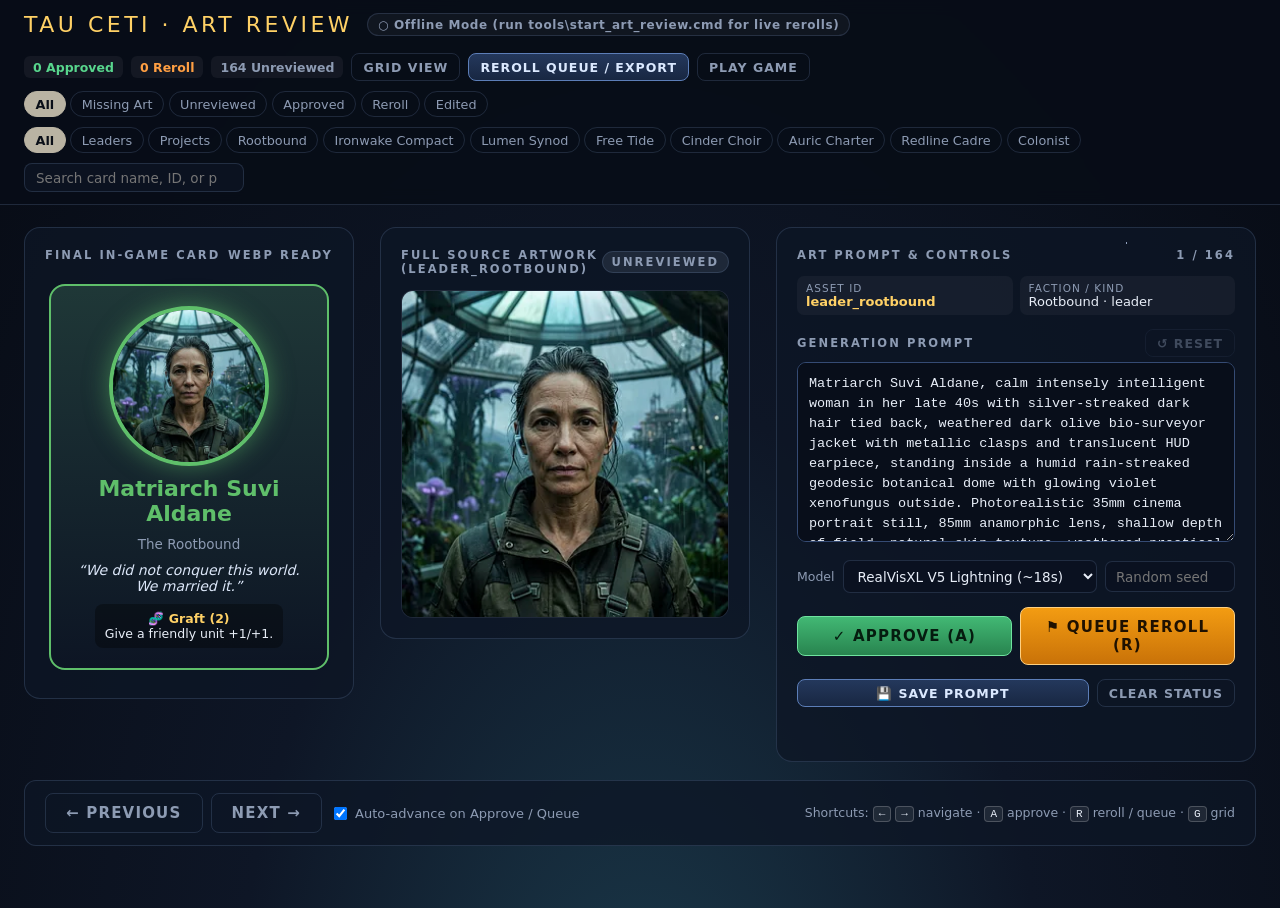
==== art/art_review.html @ 4774d33a "card art" ====
<!doctype html>
<html lang="en">
<head>
  <meta charset="utf-8">
  <meta name="viewport" content="width=device-width, initial-scale=1">
  <title>Tau Ceti — Art Review Studio</title>
  <link rel="stylesheet" href="../css/style.css">
  <style>
    html { font-size: 10px; }
    body {
      height: auto; min-height: 100vh; overflow-y: auto; user-select: text;
      font-size: 1.5rem; padding: 0 0 4rem;
    }
    .rv-top {
      position: sticky; top: 0; z-index: 40;
      background: rgba(8, 13, 24, 0.94); backdrop-filter: blur(8px);
      border-bottom: 1px solid var(--panel-line); padding: 1.2rem 2.4rem;
      display: flex; flex-direction: column; gap: 1rem;
    }
    .rv-bar { display: flex; align-items: center; justify-content: space-between; gap: 1.6rem; flex-wrap: wrap; }
    .rv-brand { display: flex; align-items: center; gap: 1.4rem; }
    .rv-brand h1 { margin: 0; font-size: 2.2rem; font-weight: 300; letter-spacing: 0.35rem; text-transform: uppercase; color: var(--gold); }
    .rv-pill {
      display: inline-flex; align-items: center; gap: 0.5rem; padding: 0.35rem 1rem;
      border-radius: 10rem; font-size: 1.2rem; font-weight: 700; letter-spacing: 0.05em;
      border: 1px solid var(--panel-line); background: rgba(255,255,255,0.04); color: var(--muted);
    }
    .rv-pill.live { border-color: var(--good); color: var(--good); background: rgba(88,214,141,0.12); }
    .rv-pill.busy { border-color: var(--gold); color: var(--gold); background: rgba(255,209,102,0.14); animation: pulse 1.4s infinite; }
    .rv-stats { display: flex; gap: 0.8rem; flex-wrap: wrap; align-items: center; }
    .rv-stat { padding: 0.35rem 0.9rem; border-radius: 0.6rem; font-size: 1.25rem; font-weight: 700; background: rgba(255,255,255,0.05); }
    .rv-stat.ok { color: var(--good); }
    .rv-stat.rr { color: #ff9f43; }
    .rv-stat.un { color: var(--muted); }
    .rv-filters { display: flex; align-items: center; gap: 1rem; flex-wrap: wrap; }
    .rv-search {
      background: #0b1220; border: 1px solid var(--panel-line); color: var(--ink);
      border-radius: 0.8rem; padding: 0.55rem 1.1rem; font: inherit; font-size: 1.35rem; width: 22rem;
    }
    .rv-main { max-width: 152rem; margin: 2.2rem auto; padding: 0 2.4rem; }

    /* Single-card inspector layout */
    .stage {
      display: grid; grid-template-columns: auto minmax(34rem, 1fr) minmax(38rem, 48rem);
      gap: 2.6rem; align-items: start;
    }
    .stage-col {
      background: rgba(14, 22, 38, 0.78); border: 1px solid var(--panel-line);
      border-radius: 1.6rem; padding: 2rem; display: flex; flex-direction: column; gap: 1.4rem;
    }
    .col-title {
      font-size: 1.15rem; text-transform: uppercase; letter-spacing: 0.18em; color: var(--muted);
      font-weight: 700; display: flex; justify-content: space-between; align-items: center;
    }
    .card-stage { display: flex; flex-direction: column; align-items: center; gap: 1.8rem; padding: 0.8rem 0.4rem; }
    .card-stage .card { font-size: 2.25rem; }
    .board-preview { display: flex; gap: 1.4rem; align-items: center; justify-content: center; flex-wrap: wrap; }
    .board-preview .unit { font-size: 1.5rem; cursor: default; }
    .board-preview .site { width: 23rem; cursor: default; }
    .leader-card-preview {
      width: 28rem; padding: 2rem; border-radius: 1.6rem; text-align: center;
      background: linear-gradient(180deg, color-mix(in srgb, var(--fc) 18%, #111a2c), #0d1524);
      border: 2px solid var(--fc); display: flex; flex-direction: column; align-items: center; gap: 1rem;
    }
    .leader-card-preview .lp-img {
      width: 16rem; height: 16rem; border-radius: 50%; overflow: hidden;
      border: 0.4rem solid var(--fc); box-shadow: 0 0 2.4rem color-mix(in srgb, var(--fc) 50%, transparent);
    }
    .leader-card-preview .lp-name { font-size: 2.2rem; font-weight: 700; color: var(--fc); }
    .leader-card-preview .lp-sub { font-size: 1.35rem; color: var(--muted); }
    .leader-card-preview .lp-motto { font-style: italic; font-size: 1.4rem; color: #dbe6f8; }

    .raw-frame {
      position: relative; width: 100%; border-radius: 1.2rem; overflow: hidden;
      border: 1px solid var(--panel-line); background: #070b14; min-height: 28rem;
      display: grid; place-items: center;
    }
    .raw-frame img { width: 100%; height: auto; max-height: 52rem; object-fit: contain; display: block; }
    .raw-overlay {
      position: absolute; inset: 0; background: rgba(7, 11, 20, 0.82); backdrop-filter: blur(4px);
      display: flex; flex-direction: column; align-items: center; justify-content: center; gap: 1rem;
      color: var(--gold); font-size: 1.8rem; font-weight: 700; letter-spacing: 0.1em; text-transform: uppercase;
    }
    .spinner {
      width: 4.2rem; height: 4.2rem; border-radius: 50%;
      border: 0.4rem solid rgba(255, 209, 102, 0.25); border-top-color: var(--gold);
      animation: spin 0.9s linear infinite;
    }
    @keyframes spin { to { transform: rotate(360deg); } }

    .meta-grid { display: grid; grid-template-columns: repeat(2, 1fr); gap: 0.7rem; font-size: 1.3rem; }
    .meta-item { background: rgba(255,255,255,0.04); padding: 0.6rem 0.9rem; border-radius: 0.7rem; }
    .meta-item span { display: block; font-size: 1.05rem; text-transform: uppercase; letter-spacing: 0.1em; color: var(--muted); }
    .prompt-box {
      width: 100%; min-height: 18rem; resize: vertical; background: #080e1a;
      border: 1px solid #354b74; border-radius: 0.9rem; color: var(--ink);
      font-family: ui-monospace, SFMono-Regular, Consolas, monospace; font-size: 1.35rem; line-height: 1.48;
      padding: 1.1rem; outline: none;
    }
    .prompt-box:focus { border-color: var(--gold); box-shadow: 0 0 0 2px rgba(255, 209, 102, 0.2); }
    .ctrl-row { display: flex; gap: 0.8rem; align-items: center; flex-wrap: wrap; }
    .ctrl-row select, .ctrl-row input[type="text"], .ctrl-row input[type="number"] {
      background: #0a1120; border: 1px solid var(--panel-line); color: var(--ink);
      border-radius: 0.7rem; padding: 0.65rem 1rem; font: inherit; font-size: 1.35rem;
    }
    .btn.approve { background: linear-gradient(180deg, #42b874, #28844f); border-color: #6fe39f; color: #051c0f; }
    .btn.approve:hover:not(:disabled) { background: linear-gradient(180deg, #52ce86, #32995d); }
    .btn.reroll { background: linear-gradient(180deg, #f39c12, #c97208); border-color: #ffd080; color: #1f1100; }
    .btn.reroll:hover:not(:disabled) { background: linear-gradient(180deg, #ffae2b, #db7f0e); }
    .status-badge {
      padding: 0.3rem 0.9rem; border-radius: 10rem; font-size: 1.15rem; font-weight: 800; text-transform: uppercase;
    }
    .st-approved { background: rgba(88, 214, 141, 0.2); color: var(--good); border: 1px solid var(--good); }
    .st-reroll { background: rgba(243, 156, 18, 0.2); color: #ffb347; border: 1px solid #f39c12; }
    .st-unreviewed { background: rgba(141, 155, 179, 0.14); color: var(--muted); border: 1px solid var(--panel-line); }
    .toast-msg { font-size: 1.3rem; min-height: 2rem; color: var(--energy); }
    .toast-msg.err { color: #ff8c8c; }
    .toast-msg.ok { color: var(--good); }
    .nav-bar {
      display: flex; justify-content: space-between; align-items: center; gap: 1.2rem;
      margin-top: 1.8rem; padding: 1.2rem 2rem; border-radius: 1.2rem;
      background: rgba(14, 22, 38, 0.78); border: 1px solid var(--panel-line); flex-wrap: wrap;
    }
    .kbd {
      display: inline-block; padding: 0.1rem 0.5rem; border-radius: 0.4rem; font-size: 1.1rem;
      background: rgba(255,255,255,0.08); border: 1px solid rgba(255,255,255,0.2); color: var(--ink);
      font-family: ui-monospace, monospace;
    }

    /* Grid browser view */
    .grid-view { display: grid; grid-template-columns: repeat(auto-fill, minmax(23rem, 1fr)); gap: 1.8rem; }
    .grid-item {
      position: relative; background: rgba(14, 22, 38, 0.8); border: 2px solid var(--panel-line);
      border-radius: 1.2rem; padding: 1.2rem; cursor: pointer; display: flex; flex-direction: column;
      align-items: center; gap: 0.8rem; transition: transform 0.12s, border-color 0.12s;
    }
    .grid-item:hover { transform: translateY(-3px); border-color: var(--gold); }
    .grid-item.st-approved-card { border-color: rgba(88, 214, 141, 0.55); }
    .grid-item.st-reroll-card { border-color: rgba(243, 156, 18, 0.8); }
    .grid-item .card { font-size: 1.5rem; pointer-events: none; }
    .grid-item .gi-foot { width: 100%; display: flex; justify-content: space-between; align-items: center; font-size: 1.2rem; }

    /* Modal export / queue */
    .q-box { width: 96rem; max-width: 90vw; }
    .q-pre {
      background: #070c16; border: 1px solid var(--panel-line); border-radius: 0.8rem;
      padding: 1.2rem; font-family: ui-monospace, Consolas, monospace; font-size: 1.25rem;
      color: #cfe4ff; white-space: pre-wrap; word-break: break-all; max-height: 26rem; overflow-y: auto;
    }
    @media (max-width: 1180px) {
      .stage { grid-template-columns: 1fr; }
    }
  </style>
</head>
<body>
  <div id="stars"></div>

  <header class="rv-top">
    <div class="rv-bar">
      <div class="rv-brand">
        <h1>Tau Ceti · Art Review</h1>
        <span id="server-pill" class="rv-pill">Checking local GPU server…</span>
        <button id="btn-pause" class="btn ghost small hidden">⏸ Pause Queue</button>
      </div>
      <div class="rv-stats">
        <span class="rv-stat ok" id="st-ok">0 Approved</span>
        <span class="rv-stat rr" id="st-rr">0 Reroll</span>
        <span class="rv-stat un" id="st-un">0 Unreviewed</span>
        <button id="btn-view" class="btn ghost small">Grid View</button>
        <button id="btn-queue" class="btn mode-btn small">Reroll Queue / Export</button>
        <a href="../index.html" class="btn ghost small" style="text-decoration:none">Play Game</a>
      </div>
    </div>
    <div class="rv-filters">
      <div id="status-chips" class="chips"></div>
      <div id="group-chips" class="chips"></div>
      <input id="search" class="rv-search" type="search" placeholder="Search card name, ID, or prompt…">
    </div>
  </header>

  <main class="rv-main">
    <div id="single-view"></div>
    <div id="grid-view" class="grid-view hidden"></div>
    <div id="nav-bar" class="nav-bar"></div>
  </main>

  <div id="modal" class="modal hidden"><div id="modal-box" class="modal-box"></div></div>

  <script src="../js/world.js"></script>
  <script src="../js/art.js"></script>
  <script src="../js/cards.js"></script>
  <script src="../tools/art_prompts.js"></script>
  <script src="review_state.js"></script>
  <script>
  (function () {
    'use strict';
    const V = window.TauCeti || {};
    const CARDS = V.CARDS || {};
    const FACTIONS = V.FACTIONS || {};
    const RAW_PROMPTS = window.TauCetiPrompts || [];
    const DISK_STATE = window.TauCetiReviewState || {};

    const REVIEW_KEY = 'tauceti_art_review_v1';
    const $ = (s, r) => (r || document).querySelector(s);

    // State persisted in localStorage AND synced with art/review_state.json when live server runs
    function loadState() {
      try { return JSON.parse(localStorage.getItem(REVIEW_KEY) || '{}'); }
      catch (e) { return {}; }
    }
    const saved = loadState();
    const statuses = Object.assign({}, DISK_STATE.statuses || {}, saved.statuses || {});
    const editedPrompts = Object.assign({}, DISK_STATE.prompts || {}, saved.prompts || {});
    const notes = Object.assign({}, DISK_STATE.notes || {}, saved.notes || {});

    let syncTimer = null;
    function syncStateToDisk() {
      if (!serverLive) return;
      clearTimeout(syncTimer);
      syncTimer = setTimeout(() => {
        fetch('/api/review_state', {
          method: 'POST', headers: { 'Content-Type': 'application/json' },
          body: JSON.stringify({ statuses, prompts: editedPrompts, notes }),
        }).catch(() => {});
      }, 250);
    }

    function persist() {
      try {
        localStorage.setItem(REVIEW_KEY, JSON.stringify({ statuses, prompts: editedPrompts, notes }));
      } catch (e) {}
      syncStateToDisk();
    }

    // Working runtime state — automatically discovers ANY new cards/factions added to js/cards.js!
    const promptMap = {};
    const origPromptMap = {};
    RAW_PROMPTS.forEach((p) => {
      promptMap[p.id] = p;
      origPromptMap[p.id] = p.prompt;
    });

    function defaultPromptFor(id, isLeader, card, fac) {
      if (isLeader) {
        const f = FACTIONS[fac];
        const name = f ? f.leader : id;
        return `Photorealistic 35mm cinema portrait still of ${name}, leader of ${f ? f.name : 'an exoplanet colony'}, weathered practical sci-fi attire, atmospheric exoplanet colony background, subtle film grain, centered bust framing.`;
      }
      const flavor = card && card.flavor ? ` Mood: ${card.flavor}` : '';
      const desc = card ? `${card.name}, sci-fi ${card.project ? 'monumental Secret Project structure' : card.type} on an alien frontier planet.${flavor}` : id;
      return `${desc} Photorealistic 35mm anamorphic cinema still, practical textures, volumetric atmosphere, natural lens optics, Sid Meier Alpha Centauri aesthetic.`;
    }

    const ALL_ITEMS = [];
    const seenIds = new Set();
    const addEntry = (id, isLeader) => {
      if (seenIds.has(id)) return;
      seenIds.add(id);
      const card = isLeader ? null : CARDS[id];
      const fac = isLeader
        ? (id === 'leader_boss' ? 'boss' : id.replace('leader_', ''))
        : (card ? card.faction : 'neutral');
      if (!origPromptMap[id]) origPromptMap[id] = defaultPromptFor(id, isLeader, card, fac);
      ALL_ITEMS.push({
        id,
        kind: isLeader ? 'leader' : (card && card.project ? 'project' : (card ? card.type : 'card')),
        name: isLeader
          ? (id === 'leader_boss' ? 'The Chiron Echo' : (FACTIONS[fac] ? FACTIONS[fac].leader : id))
          : (card ? card.name : id),
        faction: fac,
        card,
        leaderFaction: isLeader && FACTIONS[fac] ? FACTIONS[fac] : null,
      });
    };

    // 1. All existing prompt entries in order
    RAW_PROMPTS.forEach((p) => addEntry(p.id, p.kind === 'leader'));
    // 2. Any brand-new factions or cards added to js/cards.js without prompts/art yet!
    Object.keys(FACTIONS).forEach((fid) => addEntry('leader_' + fid, true));
    addEntry('leader_boss', true);
    Object.keys(CARDS).forEach((cid) => addEntry(cid, false));

    let filterStatus = 'all';
    let filterGroup = 'all';
    let searchTerm = '';
    let viewMode = 'single'; // 'single' | 'grid'
    let curIndex = 0;
    let autoAdvance = true;
    let serverLive = false;
    let serverBusy = false;
    let generatingId = null;
    let queuePaused = false;
    let rerollOrder = [];
    let freshRerolls = {}; // id -> { seed, elapsed }
    let webpSizes = {};
    let cacheBust = {}; // id -> timestamp
    let activeModel = 'realvis';
    let toast = { text: '', cls: '' };

    function pendingRerollIds() {
      // Preserve explicit FIFO order first, then any other flagged IDs
      const seen = new Set();
      const out = [];
      rerollOrder.forEach((id) => {
        if (statuses[id] === 'reroll' && !seen.has(id)) { seen.add(id); out.push(id); }
      });
      ALL_ITEMS.forEach((it) => {
        if (statuses[it.id] === 'reroll' && !seen.has(it.id)) { seen.add(it.id); out.push(it.id); }
      });
      rerollOrder = out;
      return out;
    }

    function queuePosition(id) {
      if (generatingId === id) return 0;
      const idx = pendingRerollIds().indexOf(id);
      return idx >= 0 ? idx + 1 : -1;
    }

    const facLabel = (fid) => fid === 'neutral' ? 'Colonist'
      : fid === 'boss' ? 'Campaign Boss'
      : (FACTIONS[fid] ? FACTIONS[fid].name.replace(/^The /, '') : fid);

    function currentPrompt(id) {
      return editedPrompts[id] != null ? editedPrompts[id] : (origPromptMap[id] || '');
    }

    function hasArtFile(id) {
      return !!(webpSizes[id] != null || (V.ART && V.ART[id]) || cacheBust[id]);
    }

    function filteredItems() {
      const q = searchTerm.trim().toLowerCase();
      return ALL_ITEMS.filter((it) => {
        const st = statuses[it.id] || 'unreviewed';
        if (filterStatus === 'missing' && hasArtFile(it.id)) return false;
        if (filterStatus === 'unreviewed' && st !== 'unreviewed') return false;
        if (filterStatus === 'approved' && st !== 'approved') return false;
        if (filterStatus === 'reroll' && st !== 'reroll') return false;
        if (filterStatus === 'edited' && editedPrompts[it.id] == null) return false;

        if (filterGroup === 'leaders' && it.kind !== 'leader') return false;
        else if (filterGroup === 'projects' && it.kind !== 'project') return false;
        else if (filterGroup !== 'all' && filterGroup !== 'leaders' && filterGroup !== 'projects' && it.faction !== filterGroup) return false;

        if (q) {
          const hay = (it.id + ' ' + it.name + ' ' + currentPrompt(it.id) + ' ' + (it.card ? it.card.text : '')).toLowerCase();
          if (!hay.includes(q)) return false;
        }
        return true;
      });
    }

    function imgSrc(id, raw) {
      const bust = cacheBust[id] ? '?t=' + cacheBust[id] : '';
      return raw ? `raw/${id}.png${bust}` : `${id}.webp${bust}`;
    }

    function renderCardHTML(it) {
      const bust = cacheBust[it.id] ? '?t=' + cacheBust[it.id] : '';
      const hasImg = hasArtFile(it.id);
      if (it.kind === 'leader') {
        const f = it.leaderFaction;
        const fc = f ? 'f-' + f.id : 'f-boss';
        const title = f ? f.leader : 'The Chiron Echo';
        const sub = f ? f.name : 'Planetary Conquest Final Boss';
        const motto = f ? `“${f.motto}”` : '“The world beneath the spores has learned to speak with human voices.”';
        const lArt = hasImg ? `<img class="art-img" src="${it.id}.webp${bust}" alt="">` : `<div style="font-size:7rem;display:grid;place-items:center;height:100%">${f ? f.art : '🧠'}</div>`;
        return `<div class="leader-card-preview ${fc}">
          <div class="lp-img">${lArt}</div>
          <div class="lp-name">${title}</div>
          <div class="lp-sub">${sub}</div>
          <div class="lp-motto">${motto}</div>
          ${f ? `<div style="font-size:1.25rem;background:rgba(0,0,0,0.35);padding:.7rem 1rem;border-radius:.8rem"><b>${f.power.art} ${f.power.name} (${f.power.cost})</b><br>${f.power.text}</div>` : ''}
        </div>`;
      }
      const d = it.card;
      const isUnit = d.type === 'unit';
      const isSite = d.type === 'site';
      const kind = d.project ? 'Project' : isSite ? 'Location' : isUnit ? 'Unit' : 'Order';
      const body = d.text || (d.flavor ? `<i>${d.flavor}</i>` : '');
      const stats = isUnit
        ? `<div class="c-atk">${d.atk}</div><div class="c-hp">${d.hp}</div>`
        : isSite ? `<div class="c-hp c-int" title="Integrity">${d.hp}</div>` : '';
      const cls = [isUnit ? 'unit-card' : isSite ? 'site-card' : 'order', 'f-' + d.faction];
      if (d.project) cls.push('project');
      const artInner = hasImg ? `<img class="art-img" src="${it.id}.webp${bust}" alt="">` : `<span>${d.art || '❔'}</span>`;
      return `<div class="card ${cls.join(' ')}">
        <div class="c-cost">${d.cost}</div>
        <div class="c-art">${artInner}</div>
        <div class="c-name">${d.name}</div>
        <div class="c-type">${kind} · ${facLabel(d.faction)}</div>
        <div class="c-text"><div>${body}</div></div>${stats}
      </div>`;
    }

    function renderBoardPreview(it) {
      if (!it.card) return '';
      const d = it.card;
      const bust = cacheBust[it.id] ? '?t=' + cacheBust[it.id] : '';
      const hasImg = hasArtFile(it.id);
      if (d.type === 'unit') {
        const kws = Object.keys(d.kw || {}).slice(0, 4).map((k) => {
          const info = V.KEYWORDS[k];
          return info ? `<span>${info.icon}</span>` : '';
        }).join('');
        return `<div class="board-preview">
          <div class="unit f-${d.faction}">
            <div class="u-name">${d.name}</div>
            <div class="u-art ${hasImg ? 'has-art' : ''}">${hasImg ? `<img class="art-img" src="${it.id}.webp${bust}" alt="">` : (d.art || '❔')}</div>
            <div class="u-kw">${kws}</div>
            <div class="c-atk">${d.atk}</div>
            <div class="c-hp">${d.hp}</div>
          </div>
        </div>`;
      }
      if (d.type === 'site') {
        return `<div class="board-preview">
          <div class="site f-${d.faction} ${d.project ? 'project' : ''}">
            <div class="s-art ${hasImg ? 'has-art' : ''}">${hasImg ? `<img class="art-img" src="${it.id}.webp${bust}" alt="">` : (d.art || '❔')}</div>
            <div class="s-body"><div class="s-name">${d.name}</div><div class="s-brief">${d.brief || ''}</div></div>
            <div class="c-hp c-int">${d.hp}</div>
          </div>
        </div>`;
      }
      return '';
    }

    function updateHeader() {
      let ok = 0, rr = 0, un = 0;
      ALL_ITEMS.forEach((it) => {
        const st = statuses[it.id];
        if (st === 'approved') ok++;
        else if (st === 'reroll') rr++;
        else un++;
      });
      $('#st-ok').textContent = `${ok} Approved`;
      $('#st-rr').textContent = `${rr} Reroll`;
      $('#st-un').textContent = `${un} Unreviewed`;
      $('#btn-view').textContent = viewMode === 'single' ? 'Grid View' : 'Single View';

      const pill = $('#server-pill');
      const pauseBtn = $('#btn-pause');
      const qIds = pendingRerollIds();
      const qCount = qIds.length;
      if (serverLive) {
        pauseBtn.classList.toggle('hidden', qCount === 0 && !serverBusy);
        pauseBtn.textContent = queuePaused ? `▶ Resume Queue (${qCount})` : '⏸ Pause Queue';
      } else {
        pauseBtn.classList.add('hidden');
      }

      if (serverBusy && generatingId) {
        const gItem = ALL_ITEMS.find((x) => x.id === generatingId);
        const rem = Math.max(0, qCount - (statuses[generatingId] === 'reroll' ? 1 : 0));
        pill.className = 'rv-pill busy';
        pill.textContent = `⚡ Rerolling ${gItem ? gItem.name : generatingId}${rem > 0 ? ` (+${rem} queued)` : ''}…`;
      } else if (serverLive && queuePaused && qCount > 0) {
        pill.className = 'rv-pill';
        pill.textContent = `⏸ Queue Paused (${qCount} waiting)`;
      } else if (serverLive) {
        pill.className = 'rv-pill live';
        pill.textContent = '● Live GPU Server Ready';
      } else {
        pill.className = 'rv-pill';
        pill.textContent = '○ Offline Mode (run tools\\start_art_review.cmd for live rerolls)';
      }

      const missingCount = ALL_ITEMS.filter((it) => !hasArtFile(it.id)).length;
      const stTabs = [
        ['all', 'All'],
        ...(missingCount ? [['missing', `Missing Art (${missingCount})`]] : [['missing', 'Missing Art']]),
        ['unreviewed', 'Unreviewed'], ['approved', 'Approved'], ['reroll', 'Reroll'], ['edited', 'Edited'],
      ];
      $('#status-chips').innerHTML = stTabs.map(([k, lbl]) =>
        `<span class="chip f-neutral ${filterStatus === k ? 'on' : ''}" data-fst="${k}">${lbl}</span>`).join('');

      const grpTabs = [
        ['all', 'All'], ['leaders', 'Leaders'], ['projects', 'Projects'],
        ...Object.keys(FACTIONS).map((id) => [id, facLabel(id)]),
        ['neutral', 'Colonist'],
      ];
      $('#group-chips').innerHTML = grpTabs.map(([k, lbl]) => {
        const fc = FACTIONS[k] ? 'f-' + k : 'f-neutral';
        return `<span class="chip ${fc} ${filterGroup === k ? 'on' : ''}" data-fgrp="${k}">${lbl}</span>`;
      }).join('');
    }

    function render() {
      updateHeader();
      const list = filteredItems();
      if (curIndex >= list.length) curIndex = Math.max(0, list.length - 1);

      const singleEl = $('#single-view');
      const gridEl = $('#grid-view');
      const navEl = $('#nav-bar');

      if (!list.length) {
        singleEl.classList.remove('hidden');
        gridEl.classList.add('hidden');
        singleEl.innerHTML = `<div class="stage-col" style="text-align:center;padding:6rem">
          <h2 style="margin:0;color:var(--muted)">No cards match the current filter.</h2>
          <p>Try switching status or faction filters above.</p>
        </div>`;
        navEl.innerHTML = '';
        return;
      }

      if (viewMode === 'grid') {
        singleEl.classList.add('hidden');
        gridEl.classList.remove('hidden');
        navEl.innerHTML = `<span style="color:var(--muted)">Showing ${list.length} of ${ALL_ITEMS.length} assets. Click any card to review, edit its prompt, or reroll.</span>`;
        gridEl.innerHTML = list.map((it, idx) => {
          const st = statuses[it.id] || 'unreviewed';
          const stCls = st === 'approved' ? 'st-approved-card' : st === 'reroll' ? 'st-reroll-card' : '';
          const badge = st === 'approved' ? '<span class="status-badge st-approved">✓ Approved</span>'
            : st === 'reroll' ? '<span class="status-badge st-reroll">↻ Reroll</span>'
            : '<span class="status-badge st-unreviewed">Unreviewed</span>';
          return `<div class="grid-item ${stCls}" data-open="${idx}">
            ${renderCardHTML(it)}
            <div class="gi-foot">
              <span style="color:var(--muted)">${it.id}</span>
              ${badge}
            </div>
          </div>`;
        }).join('');
        return;
      }

      singleEl.classList.remove('hidden');
      gridEl.classList.add('hidden');
      const it = list[curIndex];
      const st = statuses[it.id] || 'unreviewed';
      const qPos = queuePosition(it.id);
      const isGenThis = generatingId === it.id;
      const fresh = freshRerolls[it.id];
      const stBadge = isGenThis ? '<span class="status-badge st-reroll">⚡ Rerolling Now…</span>'
        : st === 'approved' ? '<span class="status-badge st-approved">✓ Approved</span>'
        : st === 'reroll' ? `<span class="status-badge st-reroll">↻ Queued (#${qPos})</span>`
        : fresh ? `<span class="status-badge st-approved" style="border-color:var(--energy);color:var(--energy);background:rgba(79,209,255,0.14)">✨ Fresh Reroll (${fresh.elapsed}s)</span>`
        : '<span class="status-badge st-unreviewed">Unreviewed</span>';
      const hasImg = hasArtFile(it.id);
      const kb = hasImg ? (webpSizes[it.id] != null ? `${webpSizes[it.id]} KB WebP` : 'WebP ready') : 'No art yet';
      const isEdited = editedPrompts[it.id] != null && editedPrompts[it.id] !== origPromptMap[it.id];
      const savedModel = (notes[it.id] && notes[it.id].model) || activeModel;
      const savedSeed = (notes[it.id] && notes[it.id].seed) || '';
      const bust = cacheBust[it.id] ? '?t=' + cacheBust[it.id] : '';

      let rerollBtnHTML;
      if (!serverLive) {
        rerollBtnHTML = `<button id="btn-reroll-action" class="btn reroll" style="flex:1">${hasImg ? '⚑ Queue Reroll (R)' : '✨ Queue Generate (R)'}</button>`;
      } else if (isGenThis) {
        rerollBtnHTML = `<button id="btn-reroll-action" class="btn reroll" style="flex:1" disabled>⏳ Generating…</button>`;
      } else if (st === 'reroll') {
        rerollBtnHTML = `<button id="btn-reroll-action" class="btn reroll" style="flex:1" disabled>⏳ Queued (#${qPos})</button>`;
      } else if (serverBusy) {
        rerollBtnHTML = `<button id="btn-reroll-action" class="btn reroll" style="flex:1">${hasImg ? '+ Queue Reroll (R)' : '+ Queue Generate (R)'}</button>`;
      } else {
        rerollBtnHTML = `<button id="btn-reroll-action" class="btn reroll" style="flex:1">${hasImg ? '↻ Reroll Now (R)' : '✨ Generate Now (R)'}</button>`;
      }

      const rawInner = hasImg
        ? `<img id="raw-img" src="raw/${it.id}.png${bust}" onerror="if(!this.dataset.f1){this.dataset.f1=1;this.src='raw/${it.id}.jpg${bust}';}else if(!this.dataset.f2){this.dataset.f2=1;this.src='${it.id}.webp${bust}';}" alt="${it.name}">`
        : `<div style="text-align:center;padding:5rem 2rem;color:var(--muted)"><div style="font-size:5rem;margin-bottom:1rem">${it.card ? it.card.art : '🪐'}</div><b>No artwork generated yet</b><br>Tweak the prompt on the right and click <b>Generate</b> (or run <code>tools\\gen_missing_art.cmd</code>).</div>`;

      singleEl.innerHTML = `<div class="stage" data-cur-id="${it.id}">
        <div class="stage-col">
          <div class="col-title"><span>Final In-Game Card</span><span id="cur-kb">${kb}</span></div>
          <div class="card-stage">
            ${renderCardHTML(it)}
            ${renderBoardPreview(it)}
          </div>
        </div>

        <div class="stage-col">
          <div class="col-title"><span>Full Source Artwork (${it.id})</span><span id="cur-badge">${stBadge}</span></div>
          <div class="raw-frame" id="raw-frame">
            ${rawInner}
            ${isGenThis ? '<div class="raw-overlay"><div class="spinner"></div><div>Generating on Arc A750…</div></div>' : ''}
          </div>
          ${it.card && it.card.flavor ? `<div class="insp-notes"><div class="insp-flavor">${it.card.flavor}</div></div>` : ''}
        </div>

        <div class="stage-col">
          <div class="col-title"><span>Art Prompt & Controls</span><span>${curIndex + 1} / ${list.length}</span></div>
          <div class="meta-grid">
            <div class="meta-item"><span>Asset ID</span><b>${it.id}</b></div>
            <div class="meta-item"><span>Faction / Kind</span>${facLabel(it.faction)} · ${it.kind}</div>
          </div>

          <div>
            <div class="col-title" style="margin-bottom:.5rem">
              <span>Generation Prompt ${isEdited ? '<b style="color:var(--gold)">(edited)</b>' : ''}</span>
              <button class="btn ghost small" id="btn-reset-prompt" ${isEdited ? '' : 'disabled'}>↺ Reset</button>
            </div>
            <textarea id="prompt-edit" class="prompt-box">${currentPrompt(it.id).replace(/</g, '&lt;')}</textarea>
          </div>

          <div class="ctrl-row">
            <label style="font-size:1.25rem;color:var(--muted)">Model</label>
            <select id="sel-model" style="flex:1">
              <option value="realvis" ${savedModel === 'realvis' ? 'selected' : ''}>RealVisXL V5 Lightning (~18s)</option>
              <option value="cyberrealistic" ${savedModel === 'cyberrealistic' ? 'selected' : ''}>CyberRealistic SD1.5 (~12s)</option>
              <option value="dev" ${savedModel === 'dev' ? 'selected' : ''}>FLUX.1 Dev Q3 (~8m)</option>
              <option value="unchained" ${savedModel === 'unchained' ? 'selected' : ''}>FLUX Unchained Q3 (~8m)</option>
            </select>
            <input id="inp-seed" type="text" placeholder="Random seed" value="${savedSeed}" style="width:13rem">
          </div>

          <div class="ctrl-row">
            <button id="btn-approve" class="btn approve" style="flex:1" ${isGenThis ? 'disabled' : ''}>✓ Approve (A)</button>
            ${rerollBtnHTML}
          </div>

          <div class="ctrl-row">
            <button id="btn-save-prompt" class="btn mode-btn small" style="flex:1">💾 Save Prompt</button>
            <button id="btn-clear-st" class="btn ghost small">${st === 'reroll' ? '✕ Unqueue' : 'Clear Status'}</button>
          </div>

          <div id="toast" class="toast-msg ${toast.cls}">${toast.text}</div>
        </div>
      </div>`;

      navEl.innerHTML = `
        <div class="ctrl-row">
          <button id="btn-prev" class="btn ghost">← Previous</button>
          <button id="btn-next" class="btn ghost">Next →</button>
          <label style="display:inline-flex;align-items:center;gap:.5rem;font-size:1.3rem;color:var(--muted);cursor:pointer">
            <input type="checkbox" id="chk-auto" ${autoAdvance ? 'checked' : ''}> Auto-advance on Approve / Queue
          </label>
        </div>
        <div style="font-size:1.25rem;color:var(--muted)">
          Shortcuts: <span class="kbd">←</span> <span class="kbd">→</span> navigate · <span class="kbd">A</span> approve · <span class="kbd">R</span> reroll / queue · <span class="kbd">G</span> grid
        </div>`;

      wireSingleHandlers(it, list);
    }

    function setToast(text, cls) {
      toast = { text, cls: cls || '' };
      const el = $('#toast');
      if (el) { el.textContent = text; el.className = 'toast-msg ' + (cls || ''); }
    }

    function wireSingleHandlers(it, list) {
      const box = $('#prompt-edit');
      const selM = $('#sel-model');
      const inpS = $('#inp-seed');

      const saveLocalEdit = () => {
        const txt = box.value.trim();
        if (txt && txt !== origPromptMap[it.id]) editedPrompts[it.id] = txt;
        else delete editedPrompts[it.id];
        activeModel = selM.value;
        notes[it.id] = { model: selM.value, seed: inpS.value.trim() };
        persist();
      };

      box.addEventListener('input', saveLocalEdit);
      box.addEventListener('change', saveLocalEdit);
      selM.addEventListener('change', saveLocalEdit);
      inpS.addEventListener('change', saveLocalEdit);

      $('#btn-reset-prompt').addEventListener('click', () => {
        delete editedPrompts[it.id];
        persist();
        setToast('Prompt reset to original.', '');
        render();
      });

      $('#btn-save-prompt').addEventListener('click', async () => {
        saveLocalEdit();
        const txt = box.value.trim();
        if (!txt) return setToast('Prompt cannot be empty.', 'err');
        if (serverLive) {
          try {
            const res = await fetch('/api/save_prompt', {
              method: 'POST', headers: { 'Content-Type': 'application/json' },
              body: JSON.stringify({ id: it.id, prompt: txt }),
            }).then((r) => r.json());
            if (!res.ok) throw new Error(res.error);
            origPromptMap[it.id] = txt;
            delete editedPrompts[it.id];
            persist();
            setToast('Saved directly to tools/art_prompts.json!', 'ok');
            render();
          } catch (err) {
            setToast('Save error: ' + err.message, 'err');
          }
        } else {
          setToast('Saved in browser review state. Use "Reroll Queue / Export" to download updated art_prompts.json.', 'ok');
          render();
        }
      });

      $('#btn-approve').addEventListener('click', () => approveCurrent());
      $('#btn-reroll-action').addEventListener('click', () => {
        saveLocalEdit();
        queueRerollCurrent();
      });

      $('#btn-clear-st').addEventListener('click', () => {
        delete statuses[it.id];
        delete freshRerolls[it.id];
        rerollOrder = rerollOrder.filter((x) => x !== it.id);
        persist();
        setToast('Status cleared.', '');
        render();
      });

      $('#btn-prev').addEventListener('click', () => step(-1));
      $('#btn-next').addEventListener('click', () => step(1));
      $('#chk-auto').addEventListener('change', (e) => { autoAdvance = e.target.checked; });
    }

    function step(delta) {
      const list = filteredItems();
      if (!list.length) return;
      curIndex = (curIndex + delta + list.length) % list.length;
      toast = { text: '', cls: '' };
      render();
    }

    function approveCurrent() {
      const list = filteredItems();
      const it = list[curIndex];
      if (!it || generatingId === it.id) return;
      statuses[it.id] = 'approved';
      delete freshRerolls[it.id];
      rerollOrder = rerollOrder.filter((x) => x !== it.id);
      persist();
      toast = { text: `Approved ${it.name}.`, cls: 'ok' };
      if (autoAdvance) {
        const nextList = filteredItems();
        if (filterStatus === 'unreviewed' || filterStatus === 'reroll') {
          if (curIndex >= nextList.length) curIndex = Math.max(0, nextList.length - 1);
        } else if (curIndex < nextList.length - 1) {
          curIndex++;
        }
      }
      render();
    }

    function queueRerollCurrent() {
      const list = filteredItems();
      const it = list[curIndex];
      if (!it || generatingId === it.id) return;
      const wasBusy = serverBusy;
      statuses[it.id] = 'reroll';
      delete freshRerolls[it.id];
      if (!rerollOrder.includes(it.id)) rerollOrder.push(it.id);
      persist();
      toast = {
        text: serverLive
          ? (wasBusy ? `Queued ${it.name} for automatic reroll (#${queuePosition(it.id)}).` : `Starting live reroll of ${it.name}…`)
          : `Queued ${it.name} for reroll.`,
        cls: '',
      };
      if (autoAdvance && filterStatus !== 'reroll' && curIndex < list.length - 1 && (wasBusy || !serverLive)) {
        curIndex++;
      }
      render();
      if (serverLive && !queuePaused) pumpQueue();
    }

    /** Update header, reroll button, and visible artwork without disrupting any focused prompt textarea. */
    function refreshLiveUI(affectedId, finished) {
      updateHeader();
      const focused = document.activeElement;
      const typing = focused && (focused.tagName === 'TEXTAREA' || focused.tagName === 'INPUT' || focused.tagName === 'SELECT');
      const stage = $('#single-view .stage');
      const visibleId = stage ? stage.dataset.curId : null;

      if (viewMode === 'grid') {
        if (!typing) render();
        return;
      }
      if (!typing && visibleId === affectedId) {
        render();
        return;
      }
      // Even while typing on another card, keep the Reroll Now <-> Queue Reroll button accurate!
      const btn = $('#btn-reroll-action');
      if (btn && visibleId && serverLive) {
        const st = statuses[visibleId] || 'unreviewed';
        const qPos = queuePosition(visibleId);
        if (generatingId === visibleId) { btn.disabled = true; btn.textContent = '⏳ Rerolling Now…'; }
        else if (st === 'reroll') { btn.disabled = true; btn.textContent = `⏳ Queued (#${qPos})`; }
        else if (serverBusy) { btn.disabled = false; btn.textContent = '+ Queue Reroll (R)'; }
        else { btn.disabled = false; btn.textContent = '↻ Reroll Now (R)'; }
      }
      if (finished && visibleId === affectedId) {
        // Hot-swap images in place if user was typing on the same card
        const bust = '?t=' + cacheBust[affectedId];
        document.querySelectorAll('#single-view img.art-img').forEach((img) => { img.src = `${affectedId}.webp${bust}`; });
        const rawImg = $('#raw-img');
        if (rawImg) { delete rawImg.dataset.f1; delete rawImg.dataset.f2; rawImg.src = `raw/${affectedId}.png${bust}`; }
        const ov = $('#raw-frame .raw-overlay');
        if (ov) ov.remove();
      }
    }

    async function pumpQueue() {
      if (!serverLive || serverBusy || queuePaused) return;
      const q = pendingRerollIds();
      if (!q.length) return;
      const id = q[0];
      const item = ALL_ITEMS.find((x) => x.id === id);
      const model = (notes[id] && notes[id].model) || activeModel;
      const seed = (notes[id] && notes[id].seed) || '';
      const promptText = currentPrompt(id);

      serverBusy = true;
      generatingId = id;
      refreshLiveUI(id, false);

      try {
        const res = await fetch('/api/reroll', {
          method: 'POST', headers: { 'Content-Type': 'application/json' },
          body: JSON.stringify({ id, prompt: promptText, model, seed: seed || null }),
        }).then((r) => r.json());
        if (!res.ok) throw new Error(res.error || 'Reroll failed');
        origPromptMap[id] = promptText;
        delete editedPrompts[id];
        if (statuses[id] === 'reroll') delete statuses[id];
        rerollOrder = rerollOrder.filter((x) => x !== id);
        freshRerolls[id] = { seed: res.seed, elapsed: res.elapsed };
        if (notes[id] && notes[id].seed) notes[id].seed = ''; // clear one-shot seed so next reroll is fresh
        persist();
        cacheBust[id] = Date.now();
        webpSizes[id] = res.webp_kb;
        toast = { text: `✨ Rerolled ${item ? item.name : id} in ${res.elapsed}s (${res.webp_kb} KB WebP). Ready to review!`, cls: 'ok' };
      } catch (err) {
        queuePaused = true;
        toast = { text: `Reroll failed on ${id} (queue paused): ${err.message}`, cls: 'err' };
      } finally {
        serverBusy = false;
        generatingId = null;
        refreshLiveUI(id, true);
      }
      if (!queuePaused) setTimeout(pumpQueue, 150);
    }

    function openQueueModal() {
      const flagged = ALL_ITEMS.filter((it) => statuses[it.id] === 'reroll');
      const edited = ALL_ITEMS.filter((it) => editedPrompts[it.id] != null && editedPrompts[it.id] !== origPromptMap[it.id]);
      const idList = flagged.map((x) => x.id).join(' ');
      const randSeed = Math.floor(Math.random() * 900000) + 100000;
      const psCmd = flagged.length
        ? `C:\\AI\\ComfyUI\\.venv\\Scripts\\python.exe -u tools\\gen_local_art.py --model ${activeModel} --overwrite --seed-base ${randSeed} --ids ${idList}`
        : '# No cards currently flagged for reroll.';

      $('#modal-box').innerHTML = `<div class="q-box">
        <h2>Reroll Queue & Export</h2>
        <p><b>${flagged.length}</b> card(s) flagged for reroll · <b>${edited.length}</b> unsaved prompt edit(s).</p>
        ${flagged.length ? `<p style="color:var(--gold)">Flagged IDs: ${flagged.map((x) => `<code>${x.id}</code>`).join(', ')}</p>` : ''}
        <h3>PowerShell Reroll Command</h3>
        <div class="q-pre" id="q-cmd">${psCmd}</div>
        <div class="modal-actions">
          ${serverLive && flagged.length ? `<button class="btn reroll" id="btn-batch-live">${queuePaused ? '▶ Resume' : '⚡ Start'} Auto-Reroll Queue (${flagged.length})</button>` : ''}
          <button class="btn mode-btn" id="btn-copy-cmd" ${flagged.length ? '' : 'disabled'}>Copy Command</button>
          <button class="btn ghost" id="btn-dl-prompts">Download art_prompts.json</button>
          <button class="btn ghost" id="btn-export-state">Backup Review State</button>
          <label class="btn ghost" style="display:inline-flex;align-items:center;cursor:pointer">Import Review State<input type="file" id="inp-import-state" accept=".json" style="display:none"></label>
          <button class="btn primary" id="btn-close-modal">Close</button>
        </div>
        <div id="q-status" class="toast-msg" style="text-align:center;margin-top:1rem"></div>
      </div>`;
      $('#modal').classList.remove('hidden');

      $('#btn-close-modal').addEventListener('click', () => $('#modal').classList.add('hidden'));
      $('#btn-export-state').addEventListener('click', () => {
        const blob = new Blob([JSON.stringify({ statuses, prompts: editedPrompts, notes }, null, 2)], { type: 'application/json' });
        const a = document.createElement('a');
        a.href = URL.createObjectURL(blob);
        a.download = 'tauceti_art_review_backup.json';
        a.click();
        $('#q-status').textContent = 'Downloaded tauceti_art_review_backup.json (use Import Review State to restore on localhost!).';
      });
      $('#inp-import-state').addEventListener('change', (e) => {
        const file = e.target.files && e.target.files[0];
        if (!file) return;
        const reader = new FileReader();
        reader.onload = () => {
          try {
            const data = JSON.parse(reader.result);
            Object.assign(statuses, data.statuses || {});
            Object.assign(editedPrompts, data.prompts || {});
            Object.assign(notes, data.notes || {});
            persist();
            pendingRerollIds();
            render();
            const qn = pendingRerollIds().length;
            $('#q-status').textContent = serverLive && qn
              ? `Imported! Automatically starting background rerolls for ${qn} queued card(s)…`
              : 'Imported review state! Approvals, rerolls, and edited prompts restored.';
            if (serverLive && qn && !queuePaused) pumpQueue();
          } catch (err) { $('#q-status').textContent = 'Invalid backup JSON: ' + err.message; }
        };
        reader.readAsText(file);
      });
      const copyBtn = $('#btn-copy-cmd');
      if (copyBtn) {
        copyBtn.addEventListener('click', async () => {
          try { await navigator.clipboard.writeText(psCmd); $('#q-status').textContent = 'Command copied to clipboard!'; }
          catch (e) { $('#q-status').textContent = 'Select and copy the command above.'; }
        });
      }
      $('#btn-dl-prompts').addEventListener('click', () => {
        const merged = RAW_PROMPTS.map((p) => Object.assign({}, p, { prompt: currentPrompt(p.id) }));
        const blob = new Blob([JSON.stringify(merged, null, 2)], { type: 'application/json' });
        const a = document.createElement('a');
        a.href = URL.createObjectURL(blob);
        a.download = 'art_prompts.json';
        a.click();
        $('#q-status').textContent = 'Downloaded updated art_prompts.json (drop into tools\\art_prompts.json).';
      });
      const batchBtn = $('#btn-batch-live');
      if (batchBtn) {
        batchBtn.addEventListener('click', () => {
          queuePaused = false;
          $('#modal').classList.add('hidden');
          pumpQueue();
          updateHeader();
        });
      }
    }

    // Event bindings
    document.addEventListener('click', (e) => {
      const st = e.target.closest('[data-fst]');
      if (st) { filterStatus = st.dataset.fst; curIndex = 0; return render(); }
      const grp = e.target.closest('[data-fgrp]');
      if (grp) { filterGroup = grp.dataset.fgrp; curIndex = 0; return render(); }
      const open = e.target.closest('[data-open]');
      if (open) { curIndex = +open.dataset.open; viewMode = 'single'; toast = { text: '', cls: '' }; return render(); }
      if (e.target.id === 'modal') $('#modal').classList.add('hidden');
    });

    $('#search').addEventListener('input', (e) => { searchTerm = e.target.value; curIndex = 0; render(); });
    $('#btn-view').addEventListener('click', () => { viewMode = viewMode === 'single' ? 'grid' : 'single'; render(); });
    $('#btn-queue').addEventListener('click', openQueueModal);
    $('#btn-pause').addEventListener('click', () => {
      queuePaused = !queuePaused;
      updateHeader();
      if (!queuePaused) pumpQueue();
    });

    document.addEventListener('keydown', (e) => {
      if (e.target.tagName === 'TEXTAREA' || e.target.tagName === 'INPUT' || e.target.tagName === 'SELECT') return;
      if (!$('#modal').classList.contains('hidden')) {
        if (e.key === 'Escape') $('#modal').classList.add('hidden');
        return;
      }
      if (e.key === 'ArrowRight') step(1);
      else if (e.key === 'ArrowLeft') step(-1);
      else if (e.key.toLowerCase() === 'a' && viewMode === 'single') approveCurrent();
      else if (e.key.toLowerCase() === 'r' && viewMode === 'single') queueRerollCurrent();
      else if (e.key.toLowerCase() === 'g') { viewMode = viewMode === 'single' ? 'grid' : 'single'; render(); }
    });

    // Probe local review server
    async function checkServer() {
      if (location.protocol === 'file:') { serverLive = false; return render(); }
      try {
        const res = await fetch('/api/ping', { cache: 'no-store' }).then((r) => r.json());
        if (res && res.ok) {
          serverLive = true;
          serverBusy = !!res.busy;
          generatingId = res.current || null;
          webpSizes = res.sizes || {};
          // Refresh prompts and merge disk-persisted review_state.json safely with localStorage
          const pr = await fetch('/api/prompts', { cache: 'no-store' }).then((r) => r.json());
          if (pr && pr.ok && Array.isArray(pr.prompts)) {
            pr.prompts.forEach((p) => { origPromptMap[p.id] = p.prompt; });
          }
          try {
            const rs = await fetch('/api/review_state', { cache: 'no-store' }).then((r) => r.json());
            if (rs && rs.ok && rs.state) {
              // Merge disk approvals first, keeping any newer local approvals on top, then save merged state to disk!
              Object.keys(rs.state.statuses || {}).forEach((k) => { if (!statuses[k]) statuses[k] = rs.state.statuses[k]; });
              Object.keys(rs.state.prompts || {}).forEach((k) => { if (!editedPrompts[k]) editedPrompts[k] = rs.state.prompts[k]; });
              Object.keys(rs.state.notes || {}).forEach((k) => { if (!notes[k]) notes[k] = rs.state.notes[k]; });
              persist();
            }
          } catch (e) {}
        }
      } catch (e) { serverLive = false; }
      render();
      if (serverLive && pendingRerollIds().length && !queuePaused) pumpQueue();
    }

    render();
    checkServer();
  })();
  </script>
</body>
</html>
---- css/style.css ----
/* TAU CETI — everything is sized in rem, and 1rem tracks the viewport, so the whole table scales. */
:root {
  --bg0: #070b14;
  --bg1: #0e1626;
  --panel: rgba(20, 30, 50, 0.72);
  --panel-line: rgba(140, 170, 220, 0.18);
  --ink: #e8eef8;
  --muted: #8d9bb3;
  --gold: #ffd166;
  --energy: #4fd1ff;
  --research: #b58cff;
  --atk: #f2a53a;
  --hp: #e5484d;
  --good: #58d68d;
  --psi: #d08bff;
  --fc: #b9b3a3;
}
.f-neutral { --fc: #b9b3a3; }
.f-rootbound { --fc: #5fbf6a; }
.f-ironwake { --fc: #e39a4a; }
.f-synod { --fc: #6fb6ff; }
.f-tide { --fc: #e06bb5; }
.f-cinder { --fc: #ef5350; }
.f-auric { --fc: #ffd54f; }
.f-redline { --fc: #4dd0e1; }
.f-boss { --fc: #b388ff; }

html { font-size: max(6px, min(1vh, 0.58vw)); }
* { box-sizing: border-box; }
body {
  margin: 0; height: 100vh; overflow: hidden; color: var(--ink);
  font-family: "Segoe UI", system-ui, -apple-system, "Helvetica Neue", Arial, sans-serif;
  font-size: 1.6rem;
  background: radial-gradient(ellipse at 50% 120%, #1b3a4b 0%, var(--bg1) 45%, var(--bg0) 100%);
  user-select: none;
}
#stars {
  position: fixed; inset: 0; pointer-events: none; opacity: 0.7;
  background-image:
    radial-gradient(1px 1px at 12% 18%, #fff 50%, transparent 51%),
    radial-gradient(1px 1px at 31% 72%, #cfe 50%, transparent 51%),
    radial-gradient(1.5px 1.5px at 47% 33%, #fff 50%, transparent 51%),
    radial-gradient(1px 1px at 63% 12%, #fdf 50%, transparent 51%),
    radial-gradient(1px 1px at 78% 58%, #fff 50%, transparent 51%),
    radial-gradient(1.5px 1.5px at 88% 27%, #cdf 50%, transparent 51%),
    radial-gradient(1px 1px at 22% 44%, #fff 50%, transparent 51%),
    radial-gradient(1px 1px at 56% 84%, #fff 50%, transparent 51%),
    radial-gradient(1px 1px at 94% 81%, #fff 50%, transparent 51%),
    radial-gradient(1px 1px at 5% 88%, #fff 50%, transparent 51%);
}
.hidden { display: none !important; }
.screen { position: fixed; inset: 0; }
b { color: var(--gold); font-weight: 700; }

/* ------------------------------------------------------------ buttons */
.btn {
  font: inherit; font-weight: 700; letter-spacing: 0.08em; text-transform: uppercase;
  color: var(--ink); background: #22314f; border: 1px solid #47608f; border-radius: 0.8rem;
  padding: 1rem 2rem; cursor: pointer; transition: transform 0.12s, background 0.15s, box-shadow 0.15s;
}
.btn:hover:not(:disabled) { background: #2d4270; transform: translateY(-1px); }
.btn:disabled { opacity: 0.4; cursor: default; }
.btn.primary { background: linear-gradient(180deg, #ffd166, #e09f1f); color: #1d1503; border-color: #ffe29b; box-shadow: 0 0 2rem rgba(255, 209, 102, 0.3); }
.btn.primary:hover:not(:disabled) { background: linear-gradient(180deg, #ffe08f, #f0b030); }
.btn.mode-btn { background: linear-gradient(180deg, #24385c, #182742); border-color: #5c7eb8; color: #dbe9ff; }
.btn.mode-btn:hover:not(:disabled) { background: linear-gradient(180deg, #2f4978, #203457); box-shadow: 0 0 1.4rem rgba(111, 182, 255, 0.25); }
.btn.ghost { background: transparent; border-color: var(--panel-line); color: var(--muted); }
.btn.ghost:hover:not(:disabled) { color: var(--ink); background: rgba(255, 255, 255, 0.06); }
.btn.small { padding: 0.55rem 1.1rem; font-size: 1.25rem; }

/* ------------------------------------------------------------ title screen */
#screen-title { display: flex; flex-direction: column; align-items: center; justify-content: center; gap: 1.8rem; padding: 1.6rem 2.8rem; overflow-y: auto; }
.title-head { text-align: center; }
.title-head h1 {
  margin: 0; font-size: 8.2rem; font-weight: 200; letter-spacing: 2.2rem; text-indent: 2.2rem; line-height: 1;
  background: linear-gradient(180deg, #fff 20%, #7fd4ff 60%, #3c7fb0); -webkit-background-clip: text; background-clip: text; color: transparent;
}
.tagline { margin: 0.4rem 0 0; font-size: 1.6rem; letter-spacing: 0.8rem; text-transform: uppercase; color: var(--gold); }
.intro { max-width: 96rem; margin: 1rem auto 0; color: var(--muted); line-height: 1.4; font-size: 1.5rem; }

.faction-list {
  display: grid; grid-template-columns: repeat(7, minmax(0, 1fr)); gap: 1.2rem;
  width: 100%; max-width: 164rem;
}
.faction {
  padding: 1.4rem 1.1rem 1.2rem; border-radius: 1.4rem; cursor: pointer; text-align: center;
  background: linear-gradient(180deg, color-mix(in srgb, var(--fc) 14%, #111a2c), #0d1524);
  border: 2px solid color-mix(in srgb, var(--fc) 32%, transparent);
  transition: transform 0.15s, box-shadow 0.15s, border-color 0.15s;
  display: flex; flex-direction: column; gap: 0.55rem; min-width: 0;
}
.faction:hover { transform: translateY(-0.5rem); }
.faction.chosen { border-color: var(--fc); box-shadow: 0 0 3rem color-mix(in srgb, var(--fc) 45%, transparent); transform: translateY(-0.5rem); }
.faction .f-glyph { font-size: 4.4rem; line-height: 1.05; }
.faction .f-glyph.has-art {
  width: 7.4rem; height: 7.4rem; margin: 0 auto 0.2rem; border-radius: 50%; overflow: hidden;
  border: 0.26rem solid var(--fc); box-shadow: 0 0 1.4rem color-mix(in srgb, var(--fc) 50%, transparent);
}
.art-img { width: 100%; height: 100%; object-fit: cover; display: block; }
.faction .f-name { font-size: 1.75rem; font-weight: 700; color: var(--fc); letter-spacing: 0.03em; line-height: 1.15; }
.faction .f-leader { font-size: 1.1rem; text-transform: uppercase; letter-spacing: 0.09em; color: var(--muted); }
.faction .f-motto { font-style: italic; font-size: 1.2rem; min-height: 4.4rem; line-height: 1.3; color: #d6e0f0; }
.faction .f-style { font-size: 1.2rem; color: var(--muted); min-height: 5.2rem; line-height: 1.3; }
.faction .f-power { font-size: 1.18rem; background: rgba(0, 0, 0, 0.34); border-radius: 0.7rem; padding: 0.65rem; line-height: 1.3; min-height: 5.4rem; }
.faction .f-power span { color: var(--fc); font-weight: 700; display: block; margin-bottom: 0.2rem; }
.faction .f-deck { align-self: center; margin-top: auto; }

.setup-panel {
  width: 100%; max-width: 164rem; background: rgba(12, 19, 34, 0.78);
  border: 1px solid var(--panel-line); border-radius: 1.4rem; padding: 1.2rem 2rem;
  display: flex; flex-direction: column; gap: 0.9rem;
}
.setup-row { display: flex; flex-wrap: wrap; align-items: center; justify-content: space-between; gap: 1.2rem 2.4rem; }
.setup-group { display: flex; align-items: center; gap: 0.8rem; flex-wrap: wrap; }
.setup-desc {
  font-size: 1.35rem; color: #b9c8e0; border-top: 1px solid rgba(140, 170, 220, 0.12);
  padding-top: 0.7rem; display: flex; justify-content: space-between; gap: 2rem; flex-wrap: wrap;
}
.setup-desc span b { color: var(--gold); }
.label { text-transform: uppercase; letter-spacing: 0.14em; font-size: 1.15rem; color: var(--muted); font-weight: 700; }
.chips { display: flex; gap: 0.45rem; flex-wrap: wrap; }
.chip { padding: 0.45rem 1.05rem; border-radius: 10rem; border: 1px solid var(--panel-line); color: var(--muted); cursor: pointer; font-size: 1.28rem; transition: background 0.12s, color 0.12s; }
.chip:hover { color: var(--ink); border-color: rgba(200, 220, 255, 0.35); }
.chip.on { background: var(--fc); color: #0a0f18; border-color: var(--fc); font-weight: 700; }
.title-buttons { display: flex; gap: 1.2rem; flex-wrap: wrap; justify-content: center; }
.title-buttons .primary { font-size: 1.75rem; padding: 1.15rem 3.2rem; }

/* ------------------------------------------------------------ game layout */
#screen-game { display: flex; }
#side {
  width: 30rem; flex: none; display: flex; flex-direction: column; gap: 1rem; padding: 1.2rem;
  background: rgba(6, 10, 18, 0.72); border-right: 1px solid var(--panel-line);
}
#table { flex: 1; min-width: 0; display: flex; flex-direction: column; padding: 1rem 1.6rem; gap: 0.6rem; }
.row { display: flex; align-items: center; gap: 1.6rem; }
.top-row { height: 10.6rem; flex: none; }
.bottom-row { height: 25rem; flex: none; align-items: flex-end; }
.bottom-row .leader-slot { align-self: center; }
.leader-slot { width: 45rem; flex: none; }

/* The battlefield: seven lane columns. */
#field { flex: 1; min-height: 0; position: relative; }
#lanes { height: 100%; display: grid; grid-template-columns: repeat(7, minmax(0, 1fr)); gap: 0.5rem; }
.lane {
  display: flex; flex-direction: column; min-width: 0; border-radius: 1.2rem; border: 1px solid var(--panel-line);
  background: linear-gradient(180deg, rgba(70, 26, 38, 0.5) 0%, rgba(20, 30, 50, 0.55) 44%, rgba(20, 30, 50, 0.55) 56%, rgba(20, 60, 66, 0.5) 100%);
  transition: border-color 0.15s, box-shadow 0.15s;
}
.cell { display: grid; place-items: center; min-height: 0; min-width: 0; }
.site-cell { height: 9.4rem; flex: none; }
.unit-cell { flex: 1; }

/* Planetary terrain & Supply Pod center strip */
.lane-gap {
  height: 4.4rem; flex: none; display: flex; align-items: center; justify-content: center; gap: 0.45rem;
  color: rgba(141, 155, 179, 0.42); font-size: 1.15rem; font-weight: 700; letter-spacing: 0.08em;
  border-top: 1px dashed rgba(140, 170, 220, 0.14); border-bottom: 1px dashed rgba(140, 170, 220, 0.14);
  cursor: help; padding: 0 0.4rem; position: relative; z-index: 2;
}
.lane-gap.has-terrain {
  background: color-mix(in srgb, var(--tc) 18%, rgba(8, 12, 22, 0.65));
  border-top-color: color-mix(in srgb, var(--tc) 45%, transparent);
  border-bottom-color: color-mix(in srgb, var(--tc) 45%, transparent);
  color: color-mix(in srgb, var(--tc) 85%, #fff);
}
.terrain-pill { display: inline-flex; align-items: center; gap: 0.25rem; font-size: 1.05rem; white-space: nowrap; overflow: hidden; text-overflow: ellipsis; }
.pod-badge {
  display: inline-flex; align-items: center; gap: 0.2rem; padding: 0.15rem 0.55rem; border-radius: 10rem;
  background: linear-gradient(180deg, #ffe08a, #d8961c); color: #1b1200; font-size: 1.05rem; font-weight: 800;
  box-shadow: 0 0 1rem rgba(255, 209, 102, 0.65); animation: pulse 1.8s infinite; flex: none;
}

.lane.reach { border-color: rgba(255, 107, 107, 0.55); }
.lane.reach .cell.enemy { background: rgba(255, 107, 107, 0.07); }
.lane.coltarget { border-color: var(--gold); box-shadow: inset 0 0 2.6rem rgba(255, 209, 102, 0.16); cursor: crosshair; }
.lane.coltarget:hover { box-shadow: inset 0 0 3.4rem rgba(255, 209, 102, 0.42); }
.lane.flagged { border-color: var(--gold); box-shadow: inset 0 0 4rem rgba(255, 209, 102, 0.45); }

.slot, .plot {
  border: 2px dashed rgba(140, 170, 220, 0.1); display: grid; place-items: center; text-align: center;
  color: transparent; font-size: 1.25rem; font-weight: 700; letter-spacing: 0.14em; text-transform: uppercase;
}
.slot { width: 13.4rem; height: 15.4rem; border-radius: 1.2rem; }
.plot { width: calc(100% - 1.6rem); max-width: 24rem; height: 8rem; border-radius: 0.6rem; }
.slot-target { border-color: var(--gold); color: var(--gold); background: rgba(255, 209, 102, 0.08); cursor: pointer; animation: target 0.9s infinite; }
.slot-target:hover { background: rgba(255, 209, 102, 0.24); }
.slot-move { border-color: var(--energy); color: var(--energy); background: rgba(79, 209, 255, 0.08); cursor: pointer; }
.slot-move:hover { background: rgba(79, 209, 255, 0.24); }

.mid-row {
  position: absolute; left: 0; right: 0; top: 50%; height: 4.4rem; transform: translateY(-50%); padding: 0 0.8rem;
  display: flex; align-items: center; justify-content: space-between; gap: 2rem; pointer-events: none; z-index: 4;
}
.hint { color: #c5cfdf; font-size: 1.45rem; padding: 0.45rem 1.3rem; border-radius: 10rem; background: rgba(6, 10, 18, 0.88); border: 1px solid rgba(140, 170, 220, 0.2); }
.hint:empty { display: none; }
.hint.warn { color: #ff9a8a; border-color: rgba(255, 107, 107, 0.4); }
.end-turn { pointer-events: auto; min-width: 15rem; padding: 0.75rem 1.8rem; margin-left: auto; background: #1f4a3a; border-color: #3f9070; }
.end-turn:hover:not(:disabled) { background: #2a6650; }
.end-turn.nudge { background: linear-gradient(180deg, #ffd166, #e09f1f); color: #1d1503; border-color: #ffe29b; animation: pulse 1.4s infinite; }

/* ------------------------------------------------------------ leader panel */
.leader { display: flex; align-items: center; gap: 1rem; padding: 0.6rem 1rem; border-radius: 1.4rem; background: var(--panel); border: 1px solid color-mix(in srgb, var(--fc) 40%, transparent); }
.leader.active { box-shadow: 0 0 2rem color-mix(in srgb, var(--fc) 35%, transparent); border-color: var(--fc); }
.portrait {
  position: relative; width: 8.2rem; height: 8.2rem; flex: none; border-radius: 50%; cursor: pointer;
  display: grid; place-items: center; font-size: 4.2rem;
  background: radial-gradient(circle at 35% 30%, color-mix(in srgb, var(--fc) 55%, #fff), color-mix(in srgb, var(--fc) 50%, #000) 75%);
  border: 0.35rem solid var(--fc); box-shadow: 0 0.4rem 1.2rem rgba(0, 0, 0, 0.5);
}
.portrait .art-img { border-radius: 50%; }
.portrait .hp, .portrait .armor {
  position: absolute; bottom: -0.7rem; min-width: 3.5rem; height: 3.5rem; padding: 0 0.55rem; border-radius: 2rem;
  display: grid; place-items: center; font-size: 1.9rem; font-weight: 800; border: 0.25rem solid #0a0f18;
}
.portrait .hp { right: -1rem; background: var(--hp); }
.portrait .hp.hurt { background: #a8262b; color: #ffd0d0; }
.portrait .armor { left: -1rem; background: #8a96a8; color: #0a0f18; }
.l-info { flex: 1; min-width: 0; display: flex; flex-direction: column; gap: 0.38rem; }
.l-name { font-weight: 700; font-size: 1.5rem; white-space: nowrap; overflow: hidden; text-overflow: ellipsis; }
.l-fac { font-size: 1.08rem; text-transform: uppercase; letter-spacing: 0.12em; color: var(--fc); white-space: nowrap; overflow: hidden; text-overflow: ellipsis; }
.energy { display: flex; align-items: center; gap: 0.25rem; }
.pip { width: 0.9rem; height: 1.5rem; border-radius: 0.28rem; background: #1b2740; border: 1px solid #2c3c5e; transform: skewX(-12deg); }
.pip.have { background: var(--energy); border-color: #b7ecff; box-shadow: 0 0 0.55rem var(--energy); }
.pip.spent { background: #25557a; border-color: #36709c; }
.energy .num { margin-left: 0.5rem; font-weight: 700; color: var(--energy); font-size: 1.45rem; }
.research { display: flex; align-items: center; gap: 0.6rem; cursor: help; }
.r-bar { position: relative; flex: 1; margin-right: 1.2rem; height: 0.9rem; background: #1b2740; border-radius: 1rem; }
.r-fill { position: absolute; left: 0; top: 0; bottom: 0; border-radius: 1rem; background: linear-gradient(90deg, #7a5cd6, var(--research)); transition: width 0.4s; }
.r-tick { position: absolute; top: -0.45rem; width: 1.8rem; height: 1.8rem; margin-left: -0.9rem; border-radius: 50%; background: #1b2740; border: 2px solid #46557a; font-size: 0.9rem; font-weight: 800; display: grid; place-items: center; color: var(--muted); }
.r-tick.on { background: var(--research); border-color: #e3d4ff; color: #150a2e; box-shadow: 0 0 0.8rem var(--research); }
.r-tick.ascent { border-color: var(--gold); color: var(--gold); }
.r-tick.ascent.on { background: var(--gold); color: #1d1400; box-shadow: 0 0 1.2rem var(--gold); }
.research .num { font-weight: 700; color: var(--research); font-size: 1.45rem; min-width: 4.4rem; }
.counts { font-size: 1.18rem; color: var(--muted); letter-spacing: 0.04em; }
.power {
  position: relative; width: 7.6rem; height: 7.6rem; flex: none; border-radius: 1.5rem; font: inherit; color: var(--ink);
  background: #131d31; border: 2px solid #33415f; display: flex; flex-direction: column; align-items: center; justify-content: center; gap: 0.2rem;
}
.power .p-art { font-size: 2.8rem; line-height: 1; }
.power .p-name { font-size: 0.96rem; text-transform: uppercase; letter-spacing: 0.06em; text-align: center; line-height: 1.1; }
.power .p-cost { position: absolute; top: -0.85rem; left: -0.85rem; width: 2.7rem; height: 2.7rem; border-radius: 50%; background: var(--energy); color: #04202c; font-weight: 800; font-size: 1.55rem; display: grid; place-items: center; border: 2px solid #0a0f18; }
.power.usable { cursor: pointer; border-color: var(--fc); box-shadow: 0 0 1.4rem color-mix(in srgb, var(--fc) 55%, transparent); }
.power.usable:hover { transform: translateY(-2px); }
.power.used { opacity: 0.4; }
.power.selected { border-color: var(--gold); box-shadow: 0 0 2rem var(--gold); }

/* ------------------------------------------------------------ cards */
.card {
  position: relative; font-size: 1.5rem; width: 12em; height: 17em; flex: none; border-radius: 0.9em;
  background: linear-gradient(180deg, #1c2640, #121a2c); border: 0.2em solid var(--fc);
  box-shadow: 0 0.4em 1em rgba(0, 0, 0, 0.55); display: flex; flex-direction: column; text-align: center;
}
.c-art {
  height: 5.8em; margin: 0.35em 0.35em 0; border-radius: 0.6em; display: grid; place-items: center; overflow: hidden;
  background: radial-gradient(circle at 50% 110%, color-mix(in srgb, var(--fc) 70%, #000), color-mix(in srgb, var(--fc) 18%, #0a0f18) 75%);
}
.c-art span { font-size: 3.5em; line-height: 1; filter: drop-shadow(0 0.08em 0.12em rgba(0, 0, 0, 0.6)); }
.card.order .c-art { border-radius: 50% / 0.6em; }
.card.site-card { border-style: double; border-width: 0.36em; border-radius: 0.4em; }
.card.site-card .c-art { border-radius: 0.2em; background: linear-gradient(180deg, color-mix(in srgb, var(--fc) 16%, #0a0f18) 55%, color-mix(in srgb, var(--fc) 60%, #000) 56%); }
.card.project { border-color: var(--gold); box-shadow: 0 0 1.4em rgba(255, 209, 102, 0.35), 0 0.4em 1em rgba(0, 0, 0, 0.65); }
.card.project .c-type { color: var(--gold); }
.card.overcharged { box-shadow: 0 0 1.4em rgba(255, 213, 79, 0.75), 0 0.4em 1em rgba(0, 0, 0, 0.55) !important; }
.c-name { font-weight: 700; font-size: 0.9em; margin-top: 0.3em; padding: 0 0.3em; line-height: 1.1; }
.c-type { font-size: 0.58em; text-transform: uppercase; letter-spacing: 0.11em; color: var(--fc); margin-top: 0.2em; }
.c-text { flex: 1; font-size: 0.78em; line-height: 1.24; padding: 0.3em 0.65em 0; color: #cfd8e8; display: flex; flex-direction: column; justify-content: center; margin-bottom: 1.75em; overflow: hidden; }
.c-text i { color: var(--muted); font-size: 0.9em; }
.c-cost, .c-atk, .c-hp {
  position: absolute; width: 2.3em; height: 2.3em; border-radius: 50%; display: grid; place-items: center;
  font-weight: 800; font-size: 1.1em; border: 0.14em solid #0a0f18; color: #fff; text-shadow: 0 1px 2px rgba(0, 0, 0, 0.6);
}
.c-cost { top: -0.5em; left: -0.5em; background: radial-gradient(circle at 35% 30%, #9fe8ff, #1b8fc4); color: #03202c; text-shadow: none; }
.c-cost.cheap { background: radial-gradient(circle at 35% 30%, #b8ffd0, #2fae62); }
.c-atk { bottom: -0.45em; left: -0.45em; background: radial-gradient(circle at 35% 30%, #ffd08a, #c67812); border-radius: 0.5em; }
.c-hp { bottom: -0.45em; right: -0.45em; background: radial-gradient(circle at 35% 30%, #ff9a9d, #b8252b); }
.c-hp.c-int { background: radial-gradient(circle at 35% 30%, #d3e4ff, #44669e); border-radius: 0.45em; }
.buffed { color: #9dffb8 !important; }
.hurt { color: #ffb3b3 !important; }

/* hand */
.hand { flex: 1; min-width: 0; height: 100%; display: flex; align-items: flex-end; justify-content: center; padding-bottom: 0.6rem; }
.hand .card { font-size: 1.42rem; transition: transform 0.15s, box-shadow 0.15s, filter 0.15s; filter: brightness(0.8) saturate(0.75); cursor: default; }
.hand .card.playable { filter: none; cursor: pointer; box-shadow: 0 0 1.2em color-mix(in srgb, var(--good) 65%, transparent), 0 0.4em 1em rgba(0, 0, 0, 0.55); }
.hand .card:hover { transform: translateY(-2.2em) scale(1.12); z-index: 20; filter: none; }
.hand .card.selected { transform: translateY(-0.7em) scale(1.03); z-index: 21; filter: none; border-color: var(--gold); box-shadow: 0 0 2em var(--gold); }
.hand .card.shake { animation: shake 0.3s; }
.opp-hand { flex: 1; display: flex; justify-content: center; align-items: center; height: 100%; }
.card-back {
  width: 5.8rem; height: 8.2rem; border-radius: 0.7rem; margin-left: -2rem; border: 2px solid #46557a;
  background: repeating-linear-gradient(45deg, #17223a 0 0.6rem, #1e2c4a 0.6rem 1.2rem); box-shadow: 0 0.3rem 0.8rem rgba(0, 0, 0, 0.5);
  display: grid; place-items: center; font-size: 2.2rem; color: #46557a;
}
.card-back:first-child { margin-left: 0; }

/* ------------------------------------------------------------ units on the battlefield */
.unit {
  position: relative; font-size: 1.4rem; width: 9.6em; height: 11em; flex: none; border-radius: 0.9em;
  background: radial-gradient(circle at 50% 100%, color-mix(in srgb, var(--fc) 45%, #0a0f18), #141d31 80%);
  border: 0.22em solid var(--fc); box-shadow: 0 0.4em 1em rgba(0, 0, 0, 0.5);
  display: flex; flex-direction: column; align-items: center; cursor: pointer; transition: box-shadow 0.15s, transform 0.15s;
}
.unit .u-name { font-size: 0.7em; font-weight: 700; margin-top: 0.35em; padding: 0 0.35em; max-width: 100%; white-space: nowrap; overflow: hidden; text-overflow: ellipsis; }
.unit .u-art { flex: 1; width: 100%; display: grid; place-items: center; font-size: 3.7em; line-height: 1; filter: drop-shadow(0 0.08em 0.1em rgba(0, 0, 0, 0.6)); }
.unit .u-art.has-art {
  width: calc(100% - 0.6em); margin: 0.25em 0.3em 0.15em; border-radius: 0.5em; overflow: hidden;
  border: 1px solid color-mix(in srgb, var(--fc) 45%, rgba(255, 255, 255, 0.12));
  filter: none; box-shadow: inset 0 0 0.8em rgba(0, 0, 0, 0.45);
}
.unit .u-kw { height: 1.7em; display: flex; gap: 0.16em; margin-bottom: 1.35em; flex-wrap: nowrap; }
.unit .u-kw span { font-size: 0.78em; min-width: 1.55em; height: 1.55em; padding: 0 0.25em; border-radius: 1em; background: rgba(0, 0, 0, 0.62); border: 1px solid rgba(255, 255, 255, 0.25); display: grid; place-items: center; }
.unit .u-kw span.promo { border-color: var(--gold); color: var(--gold); }
.unit .c-atk, .unit .c-hp { font-size: 1.25em; }
.unit.fixed { border-radius: 0.2em; border-style: double; border-width: 0.4em; }
.unit.guard { box-shadow: 0 0 0 0.3em #c9d3e0, 0 0.4em 1em rgba(0, 0, 0, 0.5); }
.unit.shielded::after { content: ''; position: absolute; inset: -0.5em; border-radius: 1.3em; border: 0.2em solid rgba(120, 220, 255, 0.85); box-shadow: inset 0 0 1.4em rgba(120, 220, 255, 0.45), 0 0 1em rgba(120, 220, 255, 0.5); pointer-events: none; }
.unit.jammed, .site.jammed { filter: saturate(0.25) brightness(0.75); }
.unit.jammed::before, .site.jammed::before {
  content: '⊘ JAM'; position: absolute; top: 0.35em; right: 0.35em; font-size: 0.72em; font-weight: 800;
  color: #8fe3ff; background: rgba(6, 18, 36, 0.9); border: 1px solid #4fd1ff; border-radius: 0.4em; padding: 0.1em 0.35em; z-index: 4;
}
.unit.asleep:not(.jammed) .u-art { opacity: 0.55; }
.unit.asleep:not(.jammed)::before { content: 'z'; position: absolute; top: 1.6em; right: 0.5em; font-size: 1.1em; font-weight: 700; color: var(--muted); font-style: italic; }
.unit.ready { box-shadow: 0 0 0 0.22em var(--good), 0 0 1.6em var(--good); }
.unit.ready.guard { box-shadow: 0 0 0 0.3em #c9d3e0, 0 0 0 0.5em var(--good), 0 0 1.6em var(--good); }
.unit.can-move { box-shadow: 0 0 0 0.18em var(--energy), 0 0 1em color-mix(in srgb, var(--energy) 60%, transparent); }
.unit.ready:hover, .unit.can-move:hover { transform: translateY(-0.4em); }
.unit.selected { transform: translateY(-0.6em) scale(1.05); box-shadow: 0 0 0 0.25em var(--gold), 0 0 2.2em var(--gold) !important; z-index: 5; }
.unit.enter, .site.enter { animation: pop 0.35s ease-out; }
.targetable { cursor: crosshair !important; animation: target 0.9s infinite; }
.unit.targetable, .portrait.targetable, .site.targetable { box-shadow: 0 0 0 0.3rem #ff6b6b, 0 0 2.4rem #ff6b6b !important; }
.targetable.friendly { box-shadow: 0 0 0 0.3rem var(--good), 0 0 2.4rem var(--good) !important; }
.unit.flagged, .site.flagged, .portrait.flagged { box-shadow: 0 0 0 0.4rem var(--gold), 0 0 3rem var(--gold) !important; }

/* ------------------------------------------------------------ locations on the battlefield */
.site {
  position: relative; width: calc(100% - 1.6rem); max-width: 24rem; height: 8rem; flex: none; border-radius: 0.6rem; cursor: pointer;
  border: 0.4rem double var(--fc); box-shadow: 0 0.4rem 1rem rgba(0, 0, 0, 0.5);
  background: linear-gradient(180deg, color-mix(in srgb, var(--fc) 24%, #101829), #0d1423);
  display: flex; align-items: center; gap: 0.5rem; padding: 0 0.5rem; transition: box-shadow 0.15s;
}
.site.project {
  border-color: var(--gold);
  background: linear-gradient(180deg, rgba(255, 209, 102, 0.22), #151423);
  box-shadow: 0 0 1.4rem rgba(255, 209, 102, 0.32), 0 0.4rem 1rem rgba(0, 0, 0, 0.55);
}
.site.project .s-name { color: var(--gold); }
.site .s-art { font-size: 3rem; line-height: 1; flex: none; filter: drop-shadow(0 0.2rem 0.3rem rgba(0, 0, 0, 0.6)); }
.site .s-art.has-art {
  width: 5.6rem; height: 5.6rem; border-radius: 0.45rem; overflow: hidden; filter: none;
  border: 1px solid color-mix(in srgb, var(--fc) 55%, rgba(255, 255, 255, 0.2));
}
.site.project .s-art.has-art { border-color: var(--gold); }
.site .s-body { flex: 1; min-width: 0; }
.site .s-name { font-size: 1.2rem; font-weight: 700; line-height: 1.1; }
.site .s-brief { font-size: 1.04rem; line-height: 1.15; color: var(--muted); margin-top: 0.22rem; padding-right: 1.3rem; }
.site .c-int { font-size: 1.45rem; bottom: -1rem; right: -1rem; }
.site.working { box-shadow: 0 0 0 0.15rem var(--research), 0 0 1.4rem color-mix(in srgb, var(--research) 65%, transparent); }
.site.working .s-brief { color: #dccbff; }
.site.idle { filter: saturate(0.55) brightness(0.85); }

/* ------------------------------------------------------------ sidebar */
.inspector { height: 55rem; flex: none; display: flex; flex-direction: column; align-items: center; gap: 0.8rem; padding-top: 1rem; overflow-y: auto; scrollbar-width: thin; }
.inspector .card { font-size: 2rem; }
.insp-empty { color: var(--muted); font-size: 1.4rem; text-align: center; margin-top: 16rem; padding: 0 2rem; line-height: 1.5; }
.insp-notes { width: 100%; font-size: 1.24rem; line-height: 1.38; color: #c5cfdf; display: flex; flex-direction: column; gap: 0.45rem; padding: 0 0.4rem; margin-top: 0.4rem; }
.insp-notes div { background: rgba(255, 255, 255, 0.05); border-radius: 0.6rem; padding: 0.45rem 0.75rem; }
.insp-flavor { font-style: italic; color: #aebed6; border-left: 2px solid var(--gold); padding-left: 0.75rem !important; background: rgba(255, 209, 102, 0.06) !important; }
.insp-leader { text-align: center; padding: 0 0.8rem; display: flex; flex-direction: column; gap: 0.8rem; align-items: center; }
.insp-leader .big { font-size: 7rem; line-height: 1; }
.insp-leader .big.has-art {
  width: 13rem; height: 13rem; border-radius: 50%; overflow: hidden;
  border: 0.35rem solid var(--fc); box-shadow: 0 0 2rem color-mix(in srgb, var(--fc) 45%, transparent);
}
.quote-toast .qt-art { font-size: 4.4rem; flex: none; }
.quote-toast .qt-art.has-art {
  width: 11.2rem; height: 8rem; border-radius: 0.7rem; overflow: hidden;
  border: 1.5px solid var(--gold); box-shadow: 0 0 1.4rem rgba(255, 209, 102, 0.35);
}
.insp-leader .nm { font-size: 1.9rem; font-weight: 700; color: var(--fc); }
.insp-leader .sub { color: var(--muted); font-size: 1.32rem; line-height: 1.4; }
.side-title { font-size: 1.2rem; text-transform: uppercase; letter-spacing: 0.2em; color: var(--muted); padding: 0.4rem 0.2rem; border-top: 1px solid var(--panel-line); }
.log-wrap { flex: 1; min-height: 0; display: flex; flex-direction: column; }
.log { flex: 1; overflow-y: auto; font-size: 1.26rem; line-height: 1.42; color: #b9c4d6; padding-right: 0.4rem; scrollbar-width: thin; scrollbar-color: #33415f transparent; }
.log div { padding: 0.14rem 0.2rem; }
.log .turn { color: var(--gold); margin-top: 0.6rem; text-transform: uppercase; letter-spacing: 0.12em; font-size: 1.12rem; }
.log .foe { color: #f0a8a8; }
.log .sys { color: var(--research); }
.log .gold { color: var(--gold); }
.side-buttons { display: flex; gap: 0.6rem; justify-content: space-between; }
.side-buttons .btn { flex: 1; }
#btn-mute { flex: 0 0 4.6rem; padding: 0.55rem 0; text-align: center; }

/* ------------------------------------------------------------ effects layer */
#fx { position: fixed; inset: 0; pointer-events: none; z-index: 100; }
.floater { position: fixed; font-size: 3.4rem; font-weight: 900; transform: translate(-50%, -50%); text-shadow: 0 0 0.6rem #000, 0 0.2rem 0 #000; animation: floatUp 1.1s ease-out forwards; }
.floater.dmg { color: #ff5d5d; }
.floater.psi { color: var(--psi); }
.floater.heal { color: #6dffa0; }
.floater.block { color: #8fe3ff; font-size: 2.3rem; }
.floater.armor { color: #cdd6e3; font-size: 2.7rem; }
.floater.jam { color: #8fe3ff; font-size: 2.2rem; }
.floater.promote { color: var(--gold); font-size: 2.4rem; }
.ghost-unit { position: fixed; margin: 0; animation: die 0.5s ease-in forwards; }
.banner {
  position: fixed; left: 0; right: 0; top: 42%; text-align: center; font-size: 6.6rem; font-weight: 200; letter-spacing: 1.5rem; text-transform: uppercase;
  text-shadow: 0 0 3rem rgba(127, 212, 255, 0.9); animation: banner 1.1s ease-out forwards;
  background: linear-gradient(90deg, transparent, rgba(6, 10, 18, 0.85) 30%, rgba(6, 10, 18, 0.85) 70%, transparent); padding: 1.5rem 0;
}
.banner.foe { text-shadow: 0 0 3rem rgba(255, 107, 107, 0.9); }

/* SMAC-style Secret Project / Breakthrough Quote Toast */
.quote-toast {
  position: fixed; top: 2.4rem; left: 50%; transform: translateX(-50%);
  width: 68rem; max-width: 90vw; padding: 1.4rem 2.2rem; border-radius: 1.2rem;
  background: linear-gradient(135deg, rgba(16, 24, 44, 0.96), rgba(32, 24, 48, 0.96));
  border: 2px solid var(--gold); box-shadow: 0 1rem 4rem rgba(0, 0, 0, 0.85), 0 0 2.5rem rgba(255, 209, 102, 0.35);
  display: flex; align-items: center; gap: 1.6rem; animation: toastIn 0.35s ease-out;
}
.quote-toast .qt-art { font-size: 4.4rem; flex: none; }
.quote-toast .qt-kicker { font-size: 1.05rem; letter-spacing: 0.22em; text-transform: uppercase; color: var(--gold); font-weight: 700; }
.quote-toast .qt-title { font-size: 2rem; font-weight: 700; color: #fff; margin: 0.15rem 0 0.35rem; }
.quote-toast .qt-body { font-style: italic; font-size: 1.38rem; color: #d5e0f5; line-height: 1.38; }

.flash { position: fixed; left: 50%; top: 46%; transform: translate(-50%, -50%); display: flex; flex-direction: column; align-items: center; gap: 1.4rem; animation: flashIn 0.25s ease-out; }
.flash .card { font-size: 2.2rem; box-shadow: 0 0 5rem rgba(0, 0, 0, 0.9), 0 0 3rem color-mix(in srgb, var(--fc) 60%, transparent); }
.flash .who { font-size: 1.5rem; letter-spacing: 0.3em; text-transform: uppercase; color: #ffb0b0; background: rgba(6, 10, 18, 0.85); padding: 0.5rem 1.6rem; border-radius: 10rem; }
.flash .power-card { width: 30rem; padding: 2rem; border-radius: 1.6rem; background: #131d31; border: 2px solid var(--fc); text-align: center; box-shadow: 0 0 5rem rgba(0, 0, 0, 0.9); }
.flash .power-card .big { font-size: 5.5rem; }
.flash .power-card .nm { font-size: 2.1rem; font-weight: 700; color: var(--fc); margin: 0.6rem 0; }

/* ------------------------------------------------------------ modals */
.modal { position: fixed; inset: 0; z-index: 200; background: rgba(4, 7, 13, 0.84); display: grid; place-items: center; backdrop-filter: blur(4px); }
.modal-box { max-width: 154rem; max-height: 92vh; overflow-y: auto; background: #101829; border: 1px solid var(--panel-line); border-radius: 2rem; padding: 2.6rem 3.4rem; box-shadow: 0 2rem 8rem rgba(0, 0, 0, 0.8); scrollbar-width: thin; }
.modal-box h2 { margin: 0 0 1.4rem; font-weight: 300; font-size: 3.3rem; letter-spacing: 0.35rem; text-transform: uppercase; }
.modal-box h3 { margin: 1.5rem 0 0.6rem; font-size: 1.4rem; text-transform: uppercase; letter-spacing: 0.18em; color: var(--gold); }
.modal-box p, .modal-box li { line-height: 1.46; color: #c9d3e4; font-size: 1.48rem; margin-top: 0; }
.modal-box ul { margin: 0; padding-left: 2.2rem; }
.modal-actions { display: flex; gap: 1.2rem; justify-content: center; margin-top: 2rem; flex-wrap: wrap; }
.help { width: 122rem; }
.help .cols { display: grid; grid-template-columns: 1fr 1fr; gap: 0 3.6rem; }
.kw-list { display: grid; grid-template-columns: auto 1fr; gap: 0.4rem 1.2rem; font-size: 1.35rem; color: #c9d3e4; line-height: 1.32; }
.kw-list span:nth-child(odd) { color: var(--gold); font-weight: 700; white-space: nowrap; }
.gallery { display: flex; flex-wrap: wrap; gap: 2rem 1.6rem; justify-content: center; padding: 0.8rem 0.4rem; width: 132rem; max-width: 100%; }
.gallery .card { font-size: 1.48rem; }
.gallery .qty { position: absolute; top: -0.5em; right: -0.5em; background: #0a0f18; border: 1px solid var(--fc); color: var(--fc); border-radius: 1em; font-size: 0.8em; font-weight: 700; padding: 0.1em 0.6em; }
.result { text-align: center; width: 72rem; }
.result .big { font-size: 8.5rem; line-height: 1.1; }
.result h2 { font-size: 5.4rem; letter-spacing: 1rem; margin-bottom: 0.6rem; }
.result.win h2 { color: var(--gold); }
.result.lose h2 { color: #ff7b7b; }

/* ------------------------------------------------------------ deckbuilder modal */
.builder { width: 144rem; max-width: 92vw; }
.builder-head { display: flex; align-items: center; justify-content: space-between; gap: 2rem; flex-wrap: wrap; margin-bottom: 1.2rem; }
.builder-body { display: grid; grid-template-columns: 1fr 34rem; gap: 2rem; align-items: start; }
.builder-filters { display: flex; gap: 0.6rem; flex-wrap: wrap; margin-bottom: 1.2rem; align-items: center; }
.builder-grid { display: flex; flex-wrap: wrap; gap: 1.6rem 1.2rem; max-height: 62vh; overflow-y: auto; padding: 0.8rem 0.6rem; scrollbar-width: thin; }
.b-card-wrap { position: relative; cursor: pointer; transition: transform 0.12s; }
.b-card-wrap:hover { transform: translateY(-0.4rem); }
.b-card-wrap .card { font-size: 1.32rem; }
.b-card-wrap.maxed .card { filter: brightness(0.7); }
.b-count {
  position: absolute; top: -0.6rem; right: -0.6rem; z-index: 3;
  background: #0a0f18; border: 2px solid var(--fc); color: var(--ink);
  border-radius: 10rem; padding: 0.15rem 0.7rem; font-size: 1.25rem; font-weight: 800;
}
.b-count.has { background: var(--gold); color: #161000; border-color: #fff2c2; }
.b-side {
  background: rgba(8, 13, 24, 0.75); border: 1px solid var(--panel-line); border-radius: 1.2rem;
  padding: 1.2rem 1.4rem; display: flex; flex-direction: column; gap: 0.9rem; max-height: 68vh;
}
.curve { display: flex; align-items: flex-end; gap: 0.45rem; height: 7rem; padding: 0.4rem 0.2rem; border-bottom: 1px solid var(--panel-line); }
.curve-col { flex: 1; display: flex; flex-direction: column; align-items: center; gap: 0.2rem; height: 100%; justify-content: flex-end; }
.curve-bar { width: 100%; background: linear-gradient(180deg, var(--energy), #206b9e); border-radius: 0.3rem 0.3rem 0 0; min-height: 2px; transition: height 0.2s; }
.curve-n { font-size: 1.05rem; color: var(--muted); }
.b-list { flex: 1; overflow-y: auto; display: flex; flex-direction: column; gap: 0.35rem; scrollbar-width: thin; min-height: 24rem; }
.b-row {
  display: flex; align-items: center; gap: 0.6rem; padding: 0.4rem 0.7rem; border-radius: 0.6rem;
  background: rgba(255, 255, 255, 0.05); cursor: pointer; font-size: 1.28rem; border-left: 3px solid var(--fc);
}
.b-row:hover { background: rgba(255, 100, 100, 0.16); }
.b-row .br-cost { width: 2rem; height: 2rem; border-radius: 50%; background: #1b8fc4; color: #021a24; font-weight: 800; display: grid; place-items: center; font-size: 1.15rem; flex: none; }
.b-row .br-name { flex: 1; white-space: nowrap; overflow: hidden; text-overflow: ellipsis; }
.b-row .br-qty { color: var(--gold); font-weight: 800; }
.code-row { display: flex; gap: 0.5rem; }
.code-row input { flex: 1; background: #0a101e; border: 1px solid var(--panel-line); color: var(--ink); border-radius: 0.6rem; padding: 0.5rem 0.8rem; font: inherit; font-size: 1.2rem; }

/* ------------------------------------------------------------ campaign & draft modals */
.camp-wrap { width: 126rem; max-width: 90vw; }
.camp-grid { display: grid; grid-template-columns: repeat(auto-fit, minmax(34rem, 1fr)); gap: 1.4rem; margin-top: 1.2rem; }
.camp-card {
  background: linear-gradient(180deg, color-mix(in srgb, var(--fc) 14%, #131d32), #0c1322);
  border: 2px solid color-mix(in srgb, var(--fc) 35%, transparent); border-radius: 1.2rem;
  padding: 1.4rem 1.6rem; display: flex; flex-direction: column; gap: 0.6rem;
}
.camp-card.cleared { border-color: var(--good); }
.camp-head { display: flex; align-items: center; justify-content: space-between; gap: 1rem; }
.camp-title { font-size: 1.8rem; font-weight: 700; color: var(--fc); }
.camp-badge { font-size: 1.1rem; padding: 0.2rem 0.7rem; border-radius: 10rem; background: rgba(0, 0, 0, 0.4); color: var(--muted); font-weight: 700; text-transform: uppercase; }
.camp-card.cleared .camp-badge { background: rgba(88, 214, 141, 0.2); color: var(--good); }
.camp-meta { font-size: 1.22rem; color: var(--muted); }
.camp-brief { font-size: 1.32rem; color: #d0dbec; line-height: 1.38; flex: 1; }

.draft-wrap { width: 132rem; max-width: 92vw; }
.draft-packs { display: grid; grid-template-columns: repeat(3, 1fr); gap: 1.6rem; margin-top: 1.4rem; }
.draft-pack {
  background: rgba(18, 28, 48, 0.85); border: 2px solid var(--panel-line); border-radius: 1.4rem;
  padding: 1.4rem; display: flex; flex-direction: column; align-items: center; gap: 1rem; cursor: pointer;
  transition: transform 0.14s, border-color 0.14s, box-shadow 0.14s;
}
.draft-pack:hover { transform: translateY(-0.4rem); border-color: var(--gold); box-shadow: 0 0 2.4rem rgba(255, 209, 102, 0.25); }
.draft-pack-cards { display: flex; gap: 0.8rem; justify-content: center; flex-wrap: wrap; }
.draft-pack-cards .card { font-size: 1.08rem; }

/* ------------------------------------------------------------ responsive */
@media (max-width: 1180px) {
  .faction-list { grid-template-columns: repeat(auto-fit, minmax(22rem, 1fr)); }
  .builder-body { grid-template-columns: 1fr; }
  .draft-packs { grid-template-columns: 1fr; }
}

/* ------------------------------------------------------------ keyframes */
@keyframes pulse { 0%, 100% { box-shadow: 0 0 0.6rem rgba(255, 209, 102, 0.4); } 50% { box-shadow: 0 0 2.4rem rgba(255, 209, 102, 0.9); } }
@keyframes target { 0%, 100% { filter: brightness(1); } 50% { filter: brightness(1.3); } }
@keyframes pop { from { transform: scale(0.4); opacity: 0; } 70% { transform: scale(1.1); } to { transform: scale(1); } }
@keyframes shake { 25% { translate: -0.5em 0; } 75% { translate: 0.5em 0; } }
@keyframes floatUp { 0% { opacity: 0; margin-top: 0; scale: 0.5; } 15% { opacity: 1; scale: 1.25; } 30% { scale: 1; } 100% { opacity: 0; margin-top: -7rem; } }
@keyframes die { to { transform: scale(0.55) rotate(9deg); opacity: 0; filter: grayscale(1) brightness(0.5); } }
@keyframes banner { 0% { opacity: 0; letter-spacing: 3.6rem; } 20% { opacity: 1; letter-spacing: 1.5rem; } 75% { opacity: 1; } 100% { opacity: 0; } }
@keyframes flashIn { from { opacity: 0; transform: translate(-50%, -50%) scale(0.7); } }
@keyframes toastIn { from { opacity: 0; transform: translate(-50%, -2rem); } to { opacity: 1; transform: translate(-50%, 0); } }
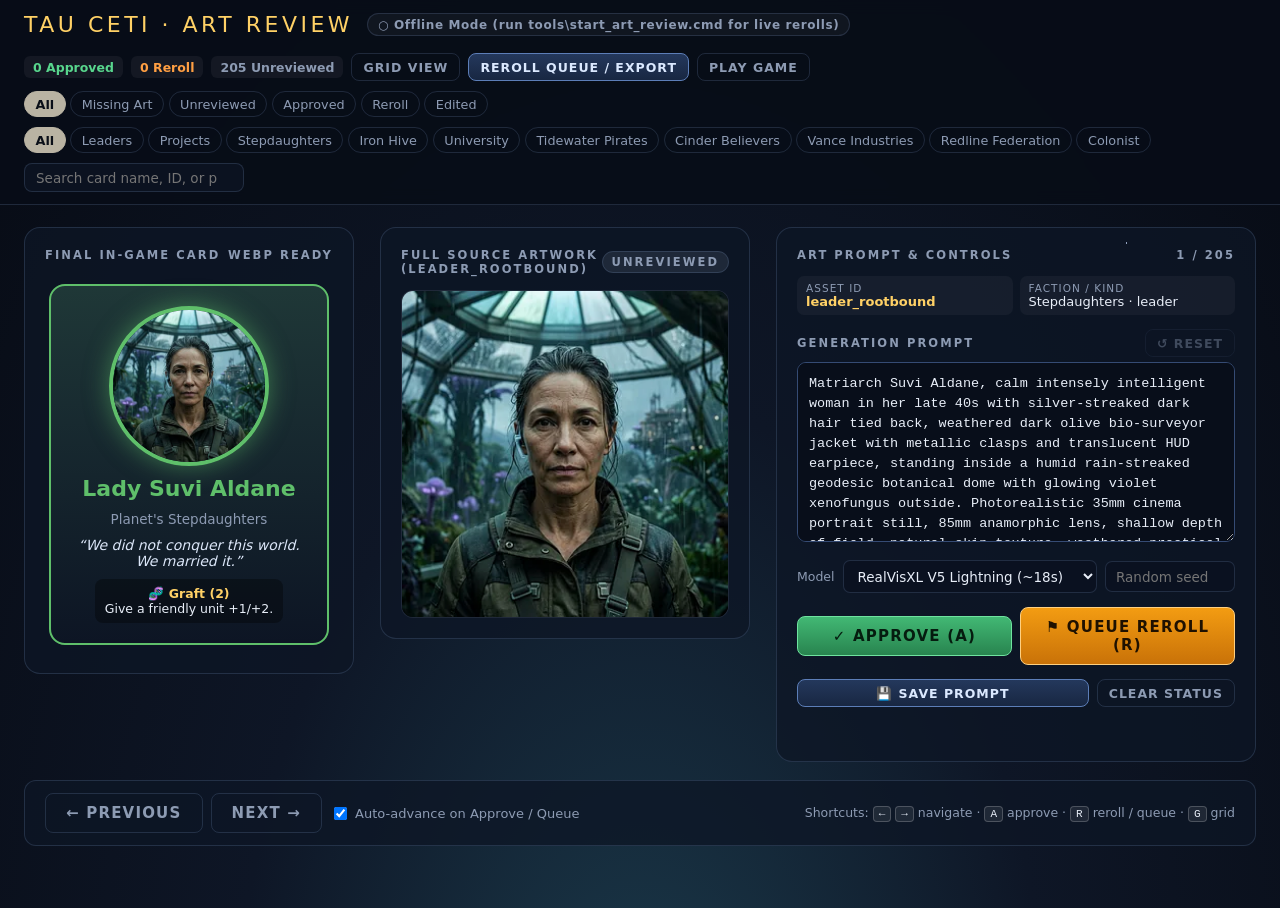
==== commit b1a57bec: "update names" ====
--- a/art/art_review.html
+++ b/art/art_review.html
@@ -265,7 +265,7 @@
         id,
         kind: isLeader ? 'leader' : (card && card.project ? 'project' : (card ? card.type : 'card')),
         name: isLeader
-          ? (id === 'leader_boss' ? 'The Chiron Echo' : (FACTIONS[fac] ? FACTIONS[fac].leader : id))
+          ? (id === 'leader_boss' ? 'The Planetmind' : (FACTIONS[fac] ? FACTIONS[fac].leader : id))
           : (card ? card.name : id),
         faction: fac,
         card,
@@ -319,7 +319,7 @@
 
     const facLabel = (fid) => fid === 'neutral' ? 'Colonist'
       : fid === 'boss' ? 'Campaign Boss'
-      : (FACTIONS[fid] ? FACTIONS[fid].name.replace(/^The /, '') : fid);
+      : (FACTIONS[fid] ? (FACTIONS[fid].short || FACTIONS[fid].name.replace(/^The /, '')) : fid);
 
     function currentPrompt(id) {
       return editedPrompts[id] != null ? editedPrompts[id] : (origPromptMap[id] || '');
@@ -362,7 +362,7 @@
       if (it.kind === 'leader') {
         const f = it.leaderFaction;
         const fc = f ? 'f-' + f.id : 'f-boss';
-        const title = f ? f.leader : 'The Chiron Echo';
+        const title = f ? f.leader : 'The Planetmind';
         const sub = f ? f.name : 'Planetary Conquest Final Boss';
         const motto = f ? `“${f.motto}”` : '“The world beneath the spores has learned to speak with human voices.”';
         const lArt = hasImg ? `<img class="art-img" src="${it.id}.webp${bust}" alt="">` : `<div style="font-size:7rem;display:grid;place-items:center;height:100%">${f ? f.art : '🧠'}</div>`;
--- a/css/style.css
+++ b/css/style.css
@@ -386,6 +386,8 @@
 .log .foe { color: #f0a8a8; }
 .log .sys { color: var(--research); }
 .log .gold { color: var(--gold); }
+.log .log-card { cursor: help; text-decoration: underline dotted rgba(255, 209, 102, 0.45); text-underline-offset: 2px; }
+.log .log-card:hover { color: var(--gold); text-decoration-color: var(--gold); }
 .side-buttons { display: flex; gap: 0.6rem; justify-content: space-between; }
 .side-buttons .btn { flex: 1; }
 #btn-mute { flex: 0 0 4.6rem; padding: 0.55rem 0; text-align: center; }
@@ -449,41 +451,120 @@
 .result.win h2 { color: var(--gold); }
 .result.lose h2 { color: #ff7b7b; }
 
-/* ------------------------------------------------------------ deckbuilder modal */
-.builder { width: 144rem; max-width: 92vw; }
-.builder-head { display: flex; align-items: center; justify-content: space-between; gap: 2rem; flex-wrap: wrap; margin-bottom: 1.2rem; }
-.builder-body { display: grid; grid-template-columns: 1fr 34rem; gap: 2rem; align-items: start; }
-.builder-filters { display: flex; gap: 0.6rem; flex-wrap: wrap; margin-bottom: 1.2rem; align-items: center; }
-.builder-grid { display: flex; flex-wrap: wrap; gap: 1.6rem 1.2rem; max-height: 62vh; overflow-y: auto; padding: 0.8rem 0.6rem; scrollbar-width: thin; }
+/* ------------------------------------------------------------ deckbuilder screen */
+#screen-builder { display: flex; flex-direction: column; gap: 1rem; padding: 1.2rem 1.8rem 1.4rem; }
+.bd-top { display: flex; align-items: center; gap: 2.2rem; flex: none; }
+.bd-top h2 { margin: 0; font-weight: 300; font-size: 2.8rem; letter-spacing: 0.7rem; text-transform: uppercase; }
+.bd-rules { margin-left: auto; color: var(--muted); font-size: 1.3rem; }
+.bd-main { flex: 1; min-height: 0; display: grid; grid-template-columns: 30rem minmax(0, 1fr) 36rem; gap: 1.6rem; }
+.bd-lib, .bd-deck {
+  background: rgba(8, 13, 24, 0.78); border: 1px solid var(--panel-line); border-radius: 1.2rem;
+  padding: 1.2rem; display: flex; flex-direction: column; gap: 0.9rem; min-height: 0;
+}
+.bd-input {
+  background: #0a101e; border: 1px solid var(--panel-line); color: var(--ink); border-radius: 0.6rem;
+  padding: 0.55rem 0.9rem; font: inherit; font-size: 1.3rem; min-width: 0; user-select: text;
+}
+.bd-input:focus { outline: none; border-color: var(--energy); }
+
+/* library + card detail */
+.bd-lib-head { display: flex; align-items: center; justify-content: space-between; }
+.bd-lib-list { flex: none; max-height: 22rem; overflow-y: auto; display: flex; flex-direction: column; gap: 0.35rem; scrollbar-width: thin; scrollbar-color: #33415f transparent; padding: 1px; }
+.bl-row {
+  display: flex; align-items: center; gap: 0.6rem; padding: 0.5rem 0.7rem; border-radius: 0.6rem; flex: none;
+  background: rgba(255, 255, 255, 0.05); border-left: 3px solid var(--fc); cursor: pointer; font-size: 1.28rem;
+}
+.bl-row:hover { background: rgba(255, 255, 255, 0.1); }
+.bl-row.on { background: color-mix(in srgb, var(--fc) 20%, transparent); outline: 1px solid var(--fc); cursor: default; }
+.bl-art { flex: none; white-space: nowrap; }
+.bl-pact { font-size: 0.85em; color: var(--muted); }
+.bl-name { flex: 1; white-space: nowrap; overflow: hidden; text-overflow: ellipsis; }
+.bl-name i { color: var(--gold); font-size: 0.9em; }
+.bl-n { flex: none; color: var(--muted); font-weight: 700; font-size: 1.1rem; }
+.bl-n.ok { color: var(--good); }
+.bd-lib .inspector { flex: 1; height: auto; min-height: 0; }
+.bd-lib .inspector .card { font-size: 1.9rem; }
+.bd-lib .insp-empty { margin-top: 10rem; }
+
+/* faction / pact / doctrine */
+.bd-pool { display: flex; flex-direction: column; gap: 0.8rem; min-width: 0; min-height: 0; }
+.bd-setup {
+  flex: none; display: grid; grid-template-columns: auto minmax(0, 1fr); gap: 0.55rem 1.4rem; align-items: center;
+  background: rgba(12, 19, 34, 0.78); border: 1px solid var(--panel-line); border-radius: 1.2rem; padding: 1rem 1.4rem;
+}
+.bd-setup .chip { font-size: 1.2rem; padding: 0.35rem 0.9rem; white-space: nowrap; }
+.bd-row { display: flex; align-items: center; gap: 0.6rem 1.4rem; flex-wrap: wrap; }
+.bd-inline { font-size: 1.2rem; color: #b9c8e0; }
+.bd-note {
+  grid-column: 2; font-size: 1.2rem; line-height: 1.3; color: #b9c8e0;
+  display: flex; align-items: center; justify-content: space-between; gap: 1.6rem;
+}
+.bd-note b:first-child { color: var(--fc); }
+.bd-note i { color: var(--muted); }
+.bd-presets { flex: none; display: flex; align-items: center; gap: 0.5rem; }
+
+/* filters + card pool */
+.bd-filters { flex: none; display: flex; align-items: center; gap: 1.2rem; }
+.bd-filter-chips { flex: 1; display: flex; flex-wrap: wrap; gap: 0.4rem 1.6rem; }
+.bd-filter-chips .chips { gap: 0.3rem; flex-wrap: nowrap; }
+.bd-filter-chips .chip { font-size: 1.15rem; padding: 0.3rem 0.8rem; white-space: nowrap; }
+#bd-search { flex: none; width: 20rem; }
+.bd-grid { flex: 1; min-height: 0; overflow-y: auto; padding: 0 0.8rem 2rem 0.2rem; scrollbar-width: thin; scrollbar-color: #33415f transparent; }
+.bd-group {
+  position: sticky; top: 0; z-index: 6; display: flex; align-items: baseline; gap: 1.2rem; padding: 0.7rem 0.4rem 0.5rem;
+  background: #0c1423; border-bottom: 1px solid color-mix(in srgb, var(--fc) 55%, transparent);
+}
+.bd-group .g-name { font-size: 1.4rem; font-weight: 700; color: var(--fc); text-transform: uppercase; letter-spacing: 0.14em; }
+.bd-group .g-note { font-size: 1.2rem; color: var(--muted); }
+.bd-cards { display: grid; grid-template-columns: repeat(auto-fill, minmax(15.8rem, 1fr)); justify-items: center; gap: 1.9rem 0.6rem; padding: 1.5rem 0.6rem 1.6rem; }
+.bd-empty { color: var(--muted); text-align: center; padding: 5rem 2rem; font-size: 1.4rem; line-height: 1.5; }
 .b-card-wrap { position: relative; cursor: pointer; transition: transform 0.12s; }
 .b-card-wrap:hover { transform: translateY(-0.4rem); }
-.b-card-wrap .card { font-size: 1.32rem; }
-.b-card-wrap.maxed .card { filter: brightness(0.7); }
+.b-card-wrap .card { font-size: 1.28rem; }
+.b-card-wrap.maxed .card { filter: brightness(0.8); }
+.b-card-wrap.blocked { cursor: not-allowed; }
+.b-card-wrap.blocked .card { filter: grayscale(0.8) brightness(0.55); }
 .b-count {
   position: absolute; top: -0.6rem; right: -0.6rem; z-index: 3;
-  background: #0a0f18; border: 2px solid var(--fc); color: var(--ink);
-  border-radius: 10rem; padding: 0.15rem 0.7rem; font-size: 1.25rem; font-weight: 800;
+  background: #0a0f18; border: 2px solid var(--panel-line); color: var(--muted);
+  border-radius: 10rem; padding: 0.15rem 0.7rem; font-size: 1.2rem; font-weight: 800;
 }
 .b-count.has { background: var(--gold); color: #161000; border-color: #fff2c2; }
-.b-side {
-  background: rgba(8, 13, 24, 0.75); border: 1px solid var(--panel-line); border-radius: 1.2rem;
-  padding: 1.2rem 1.4rem; display: flex; flex-direction: column; gap: 0.9rem; max-height: 68vh;
-}
+
+/* the deck being built */
+.bd-name { font-size: 1.55rem; font-weight: 700; }
+.bd-stats { flex: none; display: flex; flex-direction: column; gap: 0.55rem; }
+.bd-count { display: flex; align-items: baseline; justify-content: space-between; font-size: 1.5rem; }
+.bd-count strong { color: var(--gold); }
+.bd-count strong.ok { color: var(--good); }
+.bd-pactn { font-size: 1.25rem; font-weight: 700; color: var(--fc); }
+.bd-pactn.over { color: #ff8a80; }
+.bd-types { font-size: 1.2rem; color: var(--muted); }
+.bd-issue { font-size: 1.2rem; line-height: 1.3; padding: 0.35rem 0.7rem; border-radius: 0.5rem; }
+.bd-issue.err { background: rgba(255, 107, 107, 0.14); color: #ffb0a0; }
+.bd-issue.warn { background: rgba(255, 209, 102, 0.1); color: #f1d9a0; }
 .curve { display: flex; align-items: flex-end; gap: 0.45rem; height: 7rem; padding: 0.4rem 0.2rem; border-bottom: 1px solid var(--panel-line); }
 .curve-col { flex: 1; display: flex; flex-direction: column; align-items: center; gap: 0.2rem; height: 100%; justify-content: flex-end; }
 .curve-bar { width: 100%; background: linear-gradient(180deg, var(--energy), #206b9e); border-radius: 0.3rem 0.3rem 0 0; min-height: 2px; transition: height 0.2s; }
 .curve-n { font-size: 1.05rem; color: var(--muted); }
-.b-list { flex: 1; overflow-y: auto; display: flex; flex-direction: column; gap: 0.35rem; scrollbar-width: thin; min-height: 24rem; }
+.b-list { flex: 1; min-height: 0; overflow-y: auto; display: flex; flex-direction: column; gap: 0.35rem; scrollbar-width: thin; scrollbar-color: #33415f transparent; padding-right: 0.3rem; }
 .b-row {
-  display: flex; align-items: center; gap: 0.6rem; padding: 0.4rem 0.7rem; border-radius: 0.6rem;
+  display: flex; align-items: center; gap: 0.6rem; padding: 0.4rem 0.7rem; border-radius: 0.6rem; flex: none;
   background: rgba(255, 255, 255, 0.05); cursor: pointer; font-size: 1.28rem; border-left: 3px solid var(--fc);
 }
 .b-row:hover { background: rgba(255, 100, 100, 0.16); }
+.b-row.illegal { outline: 1px solid #ff6b6b; }
 .b-row .br-cost { width: 2rem; height: 2rem; border-radius: 50%; background: #1b8fc4; color: #021a24; font-weight: 800; display: grid; place-items: center; font-size: 1.15rem; flex: none; }
 .b-row .br-name { flex: 1; white-space: nowrap; overflow: hidden; text-overflow: ellipsis; }
+.b-row .br-pact { flex: none; font-size: 0.95rem; text-transform: uppercase; letter-spacing: 0.08em; color: var(--fc); border: 1px solid var(--fc); border-radius: 10rem; padding: 0 0.5rem; }
 .b-row .br-qty { color: var(--gold); font-weight: 800; }
-.code-row { display: flex; gap: 0.5rem; }
-.code-row input { flex: 1; background: #0a101e; border: 1px solid var(--panel-line); color: var(--ink); border-radius: 0.6rem; padding: 0.5rem 0.8rem; font: inherit; font-size: 1.2rem; }
+.code-row { flex: none; display: flex; gap: 0.5rem; }
+.code-row input { flex: 1; font-size: 1.15rem; }
+.bd-msg { flex: none; font-size: 1.22rem; line-height: 1.3; min-height: 3.2rem; color: var(--good); }
+.bd-msg.bad { color: #ffb0a0; }
+.bd-actions { flex: none; display: grid; grid-template-columns: repeat(4, 1fr); gap: 0.5rem; }
+.bd-actions .btn { padding: 0.6rem 0.2rem; font-size: 1.05rem; letter-spacing: 0.03em; }
+#bd-play { flex: none; }
 
 /* ------------------------------------------------------------ campaign & draft modals */
 .camp-wrap { width: 126rem; max-width: 90vw; }
@@ -515,7 +596,6 @@
 /* ------------------------------------------------------------ responsive */
 @media (max-width: 1180px) {
   .faction-list { grid-template-columns: repeat(auto-fit, minmax(22rem, 1fr)); }
-  .builder-body { grid-template-columns: 1fr; }
   .draft-packs { grid-template-columns: 1fr; }
 }
 
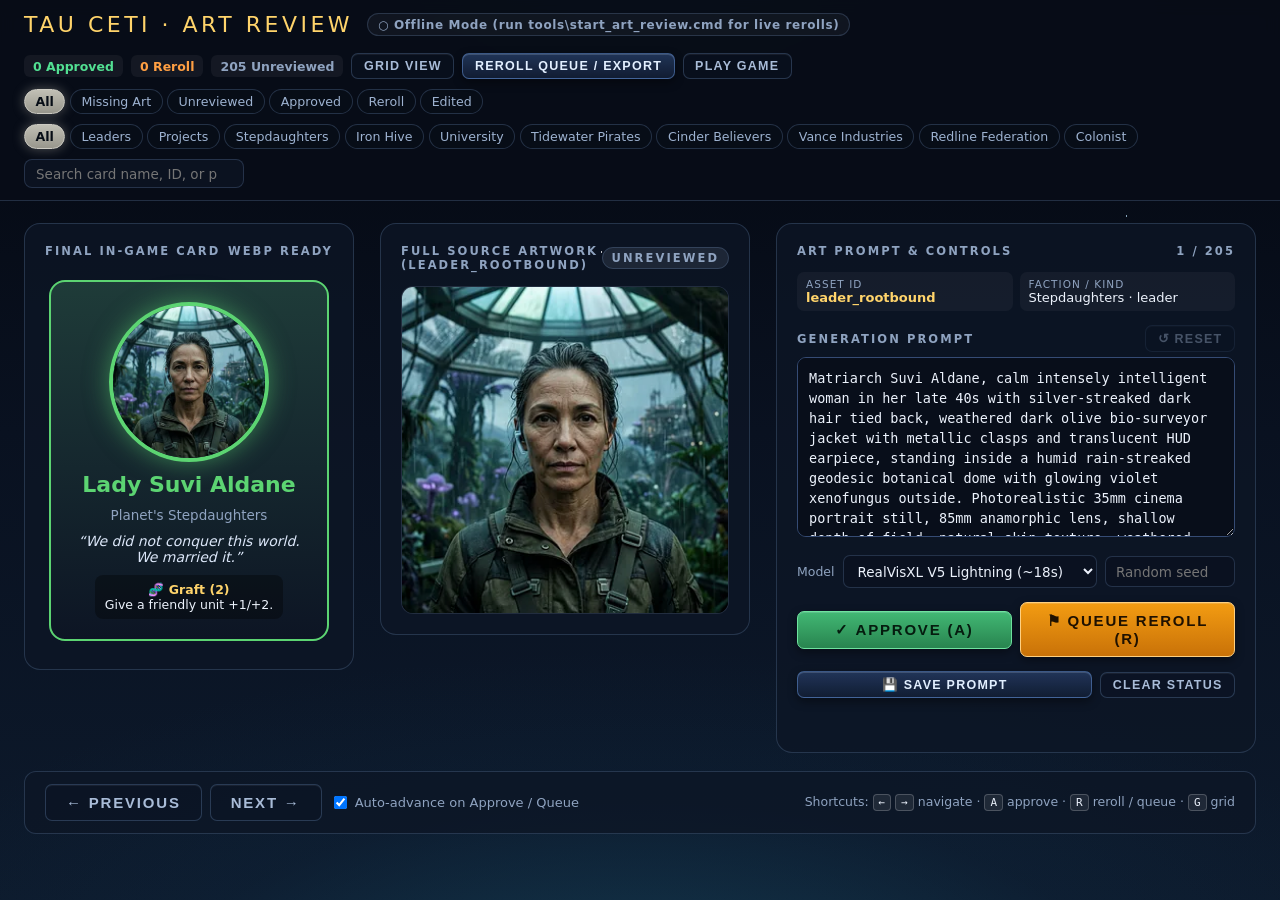
==== commit 8fe7dfd6: "visual update" ====
--- a/art/art_review.html
+++ b/art/art_review.html
@@ -378,6 +378,7 @@
       const isUnit = d.type === 'unit';
       const isSite = d.type === 'site';
       const kind = d.project ? 'Project' : isSite ? 'Location' : isUnit ? 'Unit' : 'Order';
+      const kindIcon = d.project ? '★' : isSite ? '🏛' : isUnit ? '⚔' : '⚡';
       const body = d.text || (d.flavor ? `<i>${d.flavor}</i>` : '');
       const stats = isUnit
         ? `<div class="c-atk">${d.atk}</div><div class="c-hp">${d.hp}</div>`
@@ -389,7 +390,7 @@
         <div class="c-cost">${d.cost}</div>
         <div class="c-art">${artInner}</div>
         <div class="c-name">${d.name}</div>
-        <div class="c-type">${kind} · ${facLabel(d.faction)}</div>
+        <div class="c-type"><span class="c-kind">${kindIcon} ${kind}</span><span class="c-fac">${facLabel(d.faction)}</span></div>
         <div class="c-text"><div>${body}</div></div>${stats}
       </div>`;
     }
--- a/css/style.css
+++ b/css/style.css
@@ -1,595 +1,2102 @@
-/* TAU CETI — everything is sized in rem, and 1rem tracks the viewport, so the whole table scales. */
+/* TAU CETI — Planetfall of the Perihelion
+ * Orbital Command & Exoplanet Tabletop visual system.
+ * Everything is sized in rem, and 1rem tracks the viewport so the entire table scales crisply.
+ */
 :root {
-  --bg0: #070b14;
-  --bg1: #0e1626;
-  --panel: rgba(20, 30, 50, 0.72);
-  --panel-line: rgba(140, 170, 220, 0.18);
-  --ink: #e8eef8;
-  --muted: #8d9bb3;
-  --gold: #ffd166;
-  --energy: #4fd1ff;
-  --research: #b58cff;
-  --atk: #f2a53a;
-  --hp: #e5484d;
-  --good: #58d68d;
-  --psi: #d08bff;
+  --bg0: #050810;
+  --bg1: #0c1526;
+  --bg2: #122136;
+  --panel: rgba(11, 18, 33, 0.84);
+  --panel-solid: #0c1424;
+  --panel-line: rgba(138, 178, 232, 0.2);
+  --panel-hi: rgba(210, 232, 255, 0.12);
+  --ink: #ecf2fc;
+  --muted: #8fa3c0;
+  --gold: #ffd46b;
+  --gold-deep: #c48718;
+  --energy: #4cd8ff;
+  --research: #ba8fff;
+  --atk: #f5a638;
+  --hp: #e64952;
+  --good: #52e093;
+  --psi: #d68fff;
   --fc: #b9b3a3;
-}
-.f-neutral { --fc: #b9b3a3; }
-.f-rootbound { --fc: #5fbf6a; }
-.f-ironwake { --fc: #e39a4a; }
-.f-synod { --fc: #6fb6ff; }
-.f-tide { --fc: #e06bb5; }
-.f-cinder { --fc: #ef5350; }
-.f-auric { --fc: #ffd54f; }
-.f-redline { --fc: #4dd0e1; }
-.f-boss { --fc: #b388ff; }
+  --font-display: "Rajdhani", "Bahnschrift", "DIN Alternate", "Segoe UI", sans-serif;
+  --font-body: "Exo 2", "Segoe UI", system-ui, -apple-system, "Helvetica Neue", Arial, sans-serif;
+  --font-mono: "JetBrains Mono", "Cascadia Code", "Consolas", monospace;
+}
+
+.f-neutral   { --fc: #b8b6aa; }
+.f-rootbound { --fc: #5cd472; }
+.f-ironwake  { --fc: #ee9e46; }
+.f-synod     { --fc: #67bdff; }
+.f-tide      { --fc: #ec6ec0; }
+.f-cinder    { --fc: #f55855; }
+.f-auric     { --fc: #ffd859; }
+.f-redline   { --fc: #46dce8; }
+.f-boss      { --fc: #c08dff; }
 
 html { font-size: max(6px, min(1vh, 0.58vw)); }
 * { box-sizing: border-box; }
+
 body {
-  margin: 0; height: 100vh; overflow: hidden; color: var(--ink);
-  font-family: "Segoe UI", system-ui, -apple-system, "Helvetica Neue", Arial, sans-serif;
+  margin: 0;
+  height: 100vh;
+  overflow: hidden;
+  color: var(--ink);
+  font-family: var(--font-body);
   font-size: 1.6rem;
-  background: radial-gradient(ellipse at 50% 120%, #1b3a4b 0%, var(--bg1) 45%, var(--bg0) 100%);
+  background:
+    radial-gradient(ellipse 90% 55% at 50% 112%, rgba(28, 92, 118, 0.48) 0%, rgba(15, 42, 66, 0.28) 42%, transparent 72%),
+    radial-gradient(ellipse 70% 45% at 50% -10%, rgba(44, 78, 128, 0.25) 0%, transparent 65%),
+    linear-gradient(180deg, #04070f 0%, #091120 48%, #0d1a2c 100%);
   user-select: none;
-}
+  -webkit-font-smoothing: antialiased;
+}
+
+/* Deep orbital starfield + subtle twinkling constellations */
 #stars {
-  position: fixed; inset: 0; pointer-events: none; opacity: 0.7;
+  position: fixed;
+  inset: 0;
+  pointer-events: none;
+  opacity: 0.78;
   background-image:
-    radial-gradient(1px 1px at 12% 18%, #fff 50%, transparent 51%),
-    radial-gradient(1px 1px at 31% 72%, #cfe 50%, transparent 51%),
-    radial-gradient(1.5px 1.5px at 47% 33%, #fff 50%, transparent 51%),
-    radial-gradient(1px 1px at 63% 12%, #fdf 50%, transparent 51%),
-    radial-gradient(1px 1px at 78% 58%, #fff 50%, transparent 51%),
-    radial-gradient(1.5px 1.5px at 88% 27%, #cdf 50%, transparent 51%),
-    radial-gradient(1px 1px at 22% 44%, #fff 50%, transparent 51%),
-    radial-gradient(1px 1px at 56% 84%, #fff 50%, transparent 51%),
-    radial-gradient(1px 1px at 94% 81%, #fff 50%, transparent 51%),
-    radial-gradient(1px 1px at 5% 88%, #fff 50%, transparent 51%);
-}
+    radial-gradient(1.2px 1.2px at 11% 16%, rgba(255, 255, 255, 0.9) 50%, transparent 51%),
+    radial-gradient(1px 1px at 23% 44%, rgba(210, 238, 255, 0.75) 50%, transparent 51%),
+    radial-gradient(1.1px 1.1px at 31% 72%, rgba(200, 255, 238, 0.7) 50%, transparent 51%),
+    radial-gradient(1.6px 1.6px at 47% 28%, rgba(255, 255, 255, 0.95) 50%, transparent 51%),
+    radial-gradient(1px 1px at 56% 84%, rgba(255, 240, 220, 0.7) 50%, transparent 51%),
+    radial-gradient(1.2px 1.2px at 63% 12%, rgba(248, 220, 255, 0.8) 50%, transparent 51%),
+    radial-gradient(1px 1px at 78% 58%, rgba(255, 255, 255, 0.8) 50%, transparent 51%),
+    radial-gradient(1.6px 1.6px at 88% 24%, rgba(190, 228, 255, 0.9) 50%, transparent 51%),
+    radial-gradient(1px 1px at 94% 81%, rgba(255, 255, 255, 0.7) 50%, transparent 51%),
+    radial-gradient(1.2px 1.2px at 5% 88%, rgba(210, 235, 255, 0.75) 50%, transparent 51%),
+    radial-gradient(1px 1px at 39% 11%, rgba(255, 235, 195, 0.65) 50%, transparent 51%),
+    radial-gradient(1.3px 1.3px at 72% 38%, rgba(205, 240, 255, 0.8) 50%, transparent 51%);
+}
+
+/* Subtle orbital telemetry grid + edge vignette + exoplanet horizon rim */
+#atmosphere {
+  position: fixed;
+  inset: 0;
+  pointer-events: none;
+  z-index: 0;
+  background:
+    radial-gradient(ellipse 100% 90% at 50% 50%, transparent 55%, rgba(2, 5, 12, 0.62) 100%),
+    linear-gradient(rgba(120, 175, 240, 0.03) 1px, transparent 1px),
+    linear-gradient(90deg, rgba(120, 175, 240, 0.03) 1px, transparent 1px);
+  background-size: 100% 100%, 4.8rem 4.8rem, 4.8rem 4.8rem;
+}
+
 .hidden { display: none !important; }
-.screen { position: fixed; inset: 0; }
+.screen { position: fixed; inset: 0; z-index: 1; }
 b { color: var(--gold); font-weight: 700; }
+
+/* Custom dark tactical scrollbars */
+::-webkit-scrollbar { width: 0.65rem; height: 0.65rem; }
+::-webkit-scrollbar-track { background: rgba(5, 9, 18, 0.45); border-radius: 1rem; }
+::-webkit-scrollbar-thumb { background: rgba(110, 145, 198, 0.32); border-radius: 1rem; }
+::-webkit-scrollbar-thumb:hover { background: rgba(140, 185, 245, 0.52); }
 
 /* ------------------------------------------------------------ buttons */
 .btn {
-  font: inherit; font-weight: 700; letter-spacing: 0.08em; text-transform: uppercase;
-  color: var(--ink); background: #22314f; border: 1px solid #47608f; border-radius: 0.8rem;
-  padding: 1rem 2rem; cursor: pointer; transition: transform 0.12s, background 0.15s, box-shadow 0.15s;
-}
-.btn:hover:not(:disabled) { background: #2d4270; transform: translateY(-1px); }
-.btn:disabled { opacity: 0.4; cursor: default; }
-.btn.primary { background: linear-gradient(180deg, #ffd166, #e09f1f); color: #1d1503; border-color: #ffe29b; box-shadow: 0 0 2rem rgba(255, 209, 102, 0.3); }
-.btn.primary:hover:not(:disabled) { background: linear-gradient(180deg, #ffe08f, #f0b030); }
-.btn.mode-btn { background: linear-gradient(180deg, #24385c, #182742); border-color: #5c7eb8; color: #dbe9ff; }
-.btn.mode-btn:hover:not(:disabled) { background: linear-gradient(180deg, #2f4978, #203457); box-shadow: 0 0 1.4rem rgba(111, 182, 255, 0.25); }
-.btn.ghost { background: transparent; border-color: var(--panel-line); color: var(--muted); }
-.btn.ghost:hover:not(:disabled) { color: var(--ink); background: rgba(255, 255, 255, 0.06); }
-.btn.small { padding: 0.55rem 1.1rem; font-size: 1.25rem; }
+  position: relative;
+  overflow: hidden;
+  font-family: var(--font-display);
+  font-size: 1.5rem;
+  font-weight: 700;
+  letter-spacing: 0.12em;
+  text-transform: uppercase;
+  color: var(--ink);
+  background: linear-gradient(180deg, #25385c 0%, #16233b 100%);
+  border: 1px solid rgba(118, 162, 224, 0.42);
+  border-radius: 0.7rem;
+  padding: 0.9rem 2rem;
+  cursor: pointer;
+  box-shadow: inset 0 1px 0 rgba(220, 240, 255, 0.16), 0 0.35rem 1rem rgba(0, 0, 0, 0.4);
+  transition: transform 0.14s ease, background 0.16s ease, box-shadow 0.16s ease, border-color 0.16s ease;
+}
+.btn::after {
+  content: '';
+  position: absolute;
+  inset: 0;
+  background: linear-gradient(115deg, transparent 30%, rgba(255, 255, 255, 0.12) 50%, transparent 70%);
+  transform: translateX(-120%);
+  transition: transform 0.45s ease;
+  pointer-events: none;
+}
+.btn:hover:not(:disabled) {
+  background: linear-gradient(180deg, #2f4875 0%, #1d3052 100%);
+  border-color: rgba(152, 198, 255, 0.68);
+  box-shadow: inset 0 1px 0 rgba(255, 255, 255, 0.24), 0 0.5rem 1.6rem rgba(0, 0, 0, 0.5), 0 0 1.4rem rgba(76, 216, 255, 0.18);
+  transform: translateY(-1px);
+}
+.btn:hover:not(:disabled)::after { transform: translateX(120%); }
+.btn:active:not(:disabled) { transform: translateY(1px); }
+.btn:disabled { opacity: 0.38; cursor: default; box-shadow: none; }
+
+.btn.primary {
+  background: linear-gradient(180deg, #ffe08a 0%, #eab02f 52%, #c58412 100%);
+  color: #191002;
+  border-color: #fff0b8;
+  text-shadow: 0 1px 0 rgba(255, 246, 210, 0.45);
+  box-shadow: inset 0 1px 0 rgba(255, 255, 255, 0.55), 0 0.4rem 1.8rem rgba(255, 200, 72, 0.34), 0 0.4rem 1.2rem rgba(0, 0, 0, 0.5);
+}
+.btn.primary:hover:not(:disabled) {
+  background: linear-gradient(180deg, #ffeaab 0%, #f5bd3c 52%, #d49018 100%);
+  border-color: #fff8dc;
+  box-shadow: inset 0 1px 0 rgba(255, 255, 255, 0.7), 0 0.6rem 2.6rem rgba(255, 208, 92, 0.52), 0 0.5rem 1.4rem rgba(0, 0, 0, 0.55);
+}
+
+.btn.mode-btn {
+  background: linear-gradient(180deg, rgba(35, 56, 94, 0.9) 0%, rgba(18, 30, 52, 0.94) 100%);
+  border-color: rgba(105, 152, 224, 0.48);
+  color: #e2efff;
+}
+.btn.mode-btn:hover:not(:disabled) {
+  background: linear-gradient(180deg, rgba(46, 74, 122, 0.95) 0%, rgba(24, 41, 70, 0.98) 100%);
+  border-color: rgba(135, 195, 255, 0.78);
+  box-shadow: inset 0 1px 0 rgba(255, 255, 255, 0.2), 0 0 1.8rem rgba(103, 189, 255, 0.3);
+}
+
+.btn.ghost {
+  background: rgba(12, 20, 36, 0.48);
+  border-color: rgba(138, 178, 232, 0.24);
+  color: #a9bcd8;
+  box-shadow: inset 0 1px 0 rgba(255, 255, 255, 0.06);
+}
+.btn.ghost:hover:not(:disabled) {
+  color: var(--ink);
+  background: rgba(45, 70, 114, 0.35);
+  border-color: rgba(168, 204, 255, 0.45);
+}
+.btn.small { padding: 0.5rem 1.15rem; font-size: 1.25rem; letter-spacing: 0.1em; }
 
 /* ------------------------------------------------------------ title screen */
-#screen-title { display: flex; flex-direction: column; align-items: center; justify-content: center; gap: 1.8rem; padding: 1.6rem 2.8rem; overflow-y: auto; }
-.title-head { text-align: center; }
+#screen-title {
+  display: flex;
+  flex-direction: column;
+  align-items: center;
+  justify-content: center;
+  gap: 1.55rem;
+  padding: 1.4rem 2.8rem;
+  overflow-y: auto;
+}
+
+/* Luminous planetary horizon arc behind the title */
+#screen-title::before {
+  content: '';
+  position: fixed;
+  left: 50%;
+  top: -36vh;
+  width: 130vw;
+  height: 62vh;
+  transform: translateX(-50%);
+  border-radius: 50%;
+  background: radial-gradient(ellipse at 50% 100%, rgba(76, 216, 255, 0.14) 0%, rgba(44, 118, 172, 0.06) 45%, transparent 72%);
+  border-bottom: 1px solid rgba(125, 212, 255, 0.18);
+  box-shadow: 0 0 6rem rgba(76, 216, 255, 0.12);
+  pointer-events: none;
+  z-index: -1;
+}
+
+.title-head { text-align: center; position: relative; }
 .title-head h1 {
-  margin: 0; font-size: 8.2rem; font-weight: 200; letter-spacing: 2.2rem; text-indent: 2.2rem; line-height: 1;
-  background: linear-gradient(180deg, #fff 20%, #7fd4ff 60%, #3c7fb0); -webkit-background-clip: text; background-clip: text; color: transparent;
-}
-.tagline { margin: 0.4rem 0 0; font-size: 1.6rem; letter-spacing: 0.8rem; text-transform: uppercase; color: var(--gold); }
-.intro { max-width: 96rem; margin: 1rem auto 0; color: var(--muted); line-height: 1.4; font-size: 1.5rem; }
+  margin: 0;
+  font-family: var(--font-display);
+  font-size: 8.6rem;
+  font-weight: 600;
+  letter-spacing: 2.1rem;
+  text-indent: 2.1rem;
+  line-height: 0.94;
+  background: linear-gradient(180deg, #ffffff 10%, #bfe8ff 52%, #5ea8da 92%);
+  -webkit-background-clip: text;
+  background-clip: text;
+  color: transparent;
+  filter: drop-shadow(0 0.5rem 2.4rem rgba(76, 216, 255, 0.34));
+}
+.tagline {
+  display: inline-flex;
+  align-items: center;
+  gap: 1.6rem;
+  margin: 0.45rem 0 0;
+  font-family: var(--font-display);
+  font-size: 1.75rem;
+  font-weight: 700;
+  letter-spacing: 0.65rem;
+  text-transform: uppercase;
+  color: var(--gold);
+  text-shadow: 0 0 1.4rem rgba(255, 212, 107, 0.35);
+}
+.tagline::before, .tagline::after {
+  content: '';
+  width: 6.5rem;
+  height: 1px;
+  background: linear-gradient(90deg, transparent, rgba(255, 212, 107, 0.7), transparent);
+}
+.intro {
+  max-width: 92rem;
+  margin: 0.75rem auto 0;
+  color: #9cb0cc;
+  line-height: 1.42;
+  font-size: 1.45rem;
+}
+.intro i { color: #d5e5fb; }
 
 .faction-list {
-  display: grid; grid-template-columns: repeat(7, minmax(0, 1fr)); gap: 1.2rem;
-  width: 100%; max-width: 164rem;
-}
+  display: grid;
+  grid-template-columns: repeat(7, minmax(0, 1fr));
+  gap: 1.15rem;
+  width: 100%;
+  max-width: 164rem;
+}
+
 .faction {
-  padding: 1.4rem 1.1rem 1.2rem; border-radius: 1.4rem; cursor: pointer; text-align: center;
-  background: linear-gradient(180deg, color-mix(in srgb, var(--fc) 14%, #111a2c), #0d1524);
-  border: 2px solid color-mix(in srgb, var(--fc) 32%, transparent);
-  transition: transform 0.15s, box-shadow 0.15s, border-color 0.15s;
-  display: flex; flex-direction: column; gap: 0.55rem; min-width: 0;
-}
-.faction:hover { transform: translateY(-0.5rem); }
-.faction.chosen { border-color: var(--fc); box-shadow: 0 0 3rem color-mix(in srgb, var(--fc) 45%, transparent); transform: translateY(-0.5rem); }
+  position: relative;
+  overflow: hidden;
+  padding: 1.45rem 1.05rem 1.15rem;
+  border-radius: 1.2rem;
+  cursor: pointer;
+  text-align: center;
+  background:
+    radial-gradient(circle at 50% 0%, color-mix(in srgb, var(--fc) 22%, transparent), transparent 60%),
+    linear-gradient(180deg, rgba(19, 30, 50, 0.92) 0%, rgba(10, 16, 29, 0.96) 100%);
+  border: 1px solid color-mix(in srgb, var(--fc) 34%, rgba(140, 175, 230, 0.16));
+  box-shadow: inset 0 1px 0 rgba(255, 255, 255, 0.08), 0 0.8rem 2.2rem rgba(0, 0, 0, 0.45);
+  transition: transform 0.18s ease, box-shadow 0.18s ease, border-color 0.18s ease, background 0.18s ease;
+  display: flex;
+  flex-direction: column;
+  gap: 0.5rem;
+  min-width: 0;
+}
+.faction::before {
+  content: '';
+  position: absolute;
+  top: 0;
+  left: 14%;
+  right: 14%;
+  height: 0.28rem;
+  border-radius: 0 0 1rem 1rem;
+  background: var(--fc);
+  opacity: 0.45;
+  transition: opacity 0.18s ease, left 0.18s ease, right 0.18s ease, box-shadow 0.18s ease;
+}
+.faction:hover {
+  transform: translateY(-0.55rem);
+  border-color: color-mix(in srgb, var(--fc) 72%, #fff 12%);
+  box-shadow: inset 0 1px 0 rgba(255, 255, 255, 0.16), 0 1.2rem 3rem rgba(0, 0, 0, 0.55), 0 0 2.2rem color-mix(in srgb, var(--fc) 26%, transparent);
+}
+.faction:hover::before { opacity: 0.9; left: 8%; right: 8%; }
+.faction.chosen {
+  border-color: var(--fc);
+  background:
+    radial-gradient(circle at 50% 0%, color-mix(in srgb, var(--fc) 32%, transparent), transparent 65%),
+    linear-gradient(180deg, color-mix(in srgb, var(--fc) 14%, #142038) 0%, #0b1222 100%);
+  box-shadow:
+    inset 0 1px 0 rgba(255, 255, 255, 0.22),
+    inset 0 0 2.2rem color-mix(in srgb, var(--fc) 14%, transparent),
+    0 1.2rem 3.2rem rgba(0, 0, 0, 0.6),
+    0 0 3.2rem color-mix(in srgb, var(--fc) 44%, transparent);
+  transform: translateY(-0.6rem);
+}
+.faction.chosen::before {
+  opacity: 1;
+  left: 0;
+  right: 0;
+  box-shadow: 0 0 1.4rem var(--fc);
+}
+
 .faction .f-glyph { font-size: 4.4rem; line-height: 1.05; }
 .faction .f-glyph.has-art {
-  width: 7.4rem; height: 7.4rem; margin: 0 auto 0.2rem; border-radius: 50%; overflow: hidden;
-  border: 0.26rem solid var(--fc); box-shadow: 0 0 1.4rem color-mix(in srgb, var(--fc) 50%, transparent);
+  width: 7.8rem;
+  height: 7.8rem;
+  margin: 0 auto 0.25rem;
+  border-radius: 50%;
+  overflow: hidden;
+  border: 0.25rem solid color-mix(in srgb, var(--fc) 88%, #fff 12%);
+  box-shadow:
+    0 0 0 0.28rem rgba(6, 10, 19, 0.9),
+    0 0 0 0.42rem color-mix(in srgb, var(--fc) 36%, transparent),
+    0 0.5rem 1.8rem color-mix(in srgb, var(--fc) 42%, rgba(0, 0, 0, 0.7));
+  transition: transform 0.2s ease, box-shadow 0.2s ease;
+}
+.faction:hover .f-glyph.has-art, .faction.chosen .f-glyph.has-art {
+  transform: scale(1.04);
+  box-shadow:
+    0 0 0 0.28rem rgba(6, 10, 19, 0.92),
+    0 0 0 0.48rem var(--fc),
+    0 0 2.2rem color-mix(in srgb, var(--fc) 60%, transparent);
 }
 .art-img { width: 100%; height: 100%; object-fit: cover; display: block; }
-.faction .f-name { font-size: 1.75rem; font-weight: 700; color: var(--fc); letter-spacing: 0.03em; line-height: 1.15; }
-.faction .f-leader { font-size: 1.1rem; text-transform: uppercase; letter-spacing: 0.09em; color: var(--muted); }
-.faction .f-motto { font-style: italic; font-size: 1.2rem; min-height: 4.4rem; line-height: 1.3; color: #d6e0f0; }
-.faction .f-style { font-size: 1.2rem; color: var(--muted); min-height: 5.2rem; line-height: 1.3; }
-.faction .f-power { font-size: 1.18rem; background: rgba(0, 0, 0, 0.34); border-radius: 0.7rem; padding: 0.65rem; line-height: 1.3; min-height: 5.4rem; }
-.faction .f-power span { color: var(--fc); font-weight: 700; display: block; margin-bottom: 0.2rem; }
-.faction .f-deck { align-self: center; margin-top: auto; }
-
+.faction .f-name {
+  font-family: var(--font-display);
+  font-size: 1.95rem;
+  font-weight: 700;
+  color: var(--fc);
+  letter-spacing: 0.04em;
+  line-height: 1.08;
+  text-shadow: 0 0.15rem 1rem color-mix(in srgb, var(--fc) 35%, transparent);
+}
+.faction .f-leader {
+  font-family: var(--font-mono);
+  font-size: 1.02rem;
+  text-transform: uppercase;
+  letter-spacing: 0.09em;
+  color: #a6bad6;
+}
+.faction .f-motto {
+  font-style: italic;
+  font-size: 1.18rem;
+  min-height: 4.2rem;
+  line-height: 1.32;
+  color: #dbe5f6;
+  padding-bottom: 0.45rem;
+  border-bottom: 1px solid rgba(140, 178, 232, 0.12);
+}
+.faction .f-style { font-size: 1.18rem; color: var(--muted); min-height: 5rem; line-height: 1.32; }
+.faction .f-power {
+  font-size: 1.15rem;
+  background: rgba(4, 8, 16, 0.55);
+  border: 1px solid color-mix(in srgb, var(--fc) 24%, rgba(140, 175, 230, 0.14));
+  border-radius: 0.75rem;
+  padding: 0.6rem 0.7rem;
+  line-height: 1.28;
+  min-height: 5.2rem;
+  box-shadow: inset 0 1px 0 rgba(255, 255, 255, 0.05);
+}
+.faction .f-power span {
+  font-family: var(--font-display);
+  font-size: 1.3rem;
+  letter-spacing: 0.05em;
+  color: var(--fc);
+  font-weight: 700;
+  display: block;
+  margin-bottom: 0.18rem;
+}
+.faction .f-deck { align-self: center; margin-top: auto; width: 100%; }
+
+/* Setup console */
 .setup-panel {
-  width: 100%; max-width: 164rem; background: rgba(12, 19, 34, 0.78);
-  border: 1px solid var(--panel-line); border-radius: 1.4rem; padding: 1.2rem 2rem;
-  display: flex; flex-direction: column; gap: 0.9rem;
-}
-.setup-row { display: flex; flex-wrap: wrap; align-items: center; justify-content: space-between; gap: 1.2rem 2.4rem; }
-.setup-group { display: flex; align-items: center; gap: 0.8rem; flex-wrap: wrap; }
+  width: 100%;
+  max-width: 164rem;
+  background: linear-gradient(180deg, rgba(13, 22, 40, 0.88) 0%, rgba(8, 14, 26, 0.92) 100%);
+  backdrop-filter: blur(12px);
+  border: 1px solid rgba(138, 178, 232, 0.24);
+  border-radius: 1.25rem;
+  padding: 1.15rem 2rem;
+  box-shadow: inset 0 1px 0 rgba(215, 235, 255, 0.12), 0 1rem 3rem rgba(0, 0, 0, 0.48);
+  display: flex;
+  flex-direction: column;
+  gap: 0.85rem;
+}
+.setup-row { display: flex; flex-wrap: wrap; align-items: center; justify-content: space-between; gap: 1rem 2.2rem; }
+.setup-group { display: flex; align-items: center; gap: 0.75rem; flex-wrap: wrap; }
 .setup-desc {
-  font-size: 1.35rem; color: #b9c8e0; border-top: 1px solid rgba(140, 170, 220, 0.12);
-  padding-top: 0.7rem; display: flex; justify-content: space-between; gap: 2rem; flex-wrap: wrap;
+  font-size: 1.32rem;
+  color: #bfd0e8;
+  border-top: 1px solid rgba(138, 178, 232, 0.14);
+  padding-top: 0.7rem;
+  display: flex;
+  justify-content: space-between;
+  gap: 1.8rem;
+  flex-wrap: wrap;
 }
 .setup-desc span b { color: var(--gold); }
-.label { text-transform: uppercase; letter-spacing: 0.14em; font-size: 1.15rem; color: var(--muted); font-weight: 700; }
+.label {
+  font-family: var(--font-display);
+  text-transform: uppercase;
+  letter-spacing: 0.16em;
+  font-size: 1.25rem;
+  color: #8ea7ca;
+  font-weight: 700;
+}
 .chips { display: flex; gap: 0.45rem; flex-wrap: wrap; }
-.chip { padding: 0.45rem 1.05rem; border-radius: 10rem; border: 1px solid var(--panel-line); color: var(--muted); cursor: pointer; font-size: 1.28rem; transition: background 0.12s, color 0.12s; }
-.chip:hover { color: var(--ink); border-color: rgba(200, 220, 255, 0.35); }
-.chip.on { background: var(--fc); color: #0a0f18; border-color: var(--fc); font-weight: 700; }
-.title-buttons { display: flex; gap: 1.2rem; flex-wrap: wrap; justify-content: center; }
-.title-buttons .primary { font-size: 1.75rem; padding: 1.15rem 3.2rem; }
+.chip {
+  padding: 0.4rem 1.05rem;
+  border-radius: 10rem;
+  background: rgba(8, 14, 26, 0.65);
+  border: 1px solid rgba(138, 178, 232, 0.22);
+  color: #9db2d0;
+  cursor: pointer;
+  font-size: 1.26rem;
+  font-weight: 500;
+  transition: background 0.14s, color 0.14s, border-color 0.14s, box-shadow 0.14s, transform 0.12s;
+}
+.chip:hover {
+  color: var(--ink);
+  border-color: rgba(185, 215, 255, 0.45);
+  background: rgba(34, 52, 84, 0.6);
+}
+.chip.on {
+  background: linear-gradient(180deg, color-mix(in srgb, var(--fc) 95%, #fff 14%), color-mix(in srgb, var(--fc) 86%, #000 18%));
+  color: #070d16;
+  border-color: color-mix(in srgb, var(--fc) 90%, #fff 35%);
+  font-weight: 700;
+  box-shadow: 0 0 1.2rem color-mix(in srgb, var(--fc) 42%, transparent);
+}
+.title-buttons { display: flex; gap: 1.15rem; flex-wrap: wrap; justify-content: center; align-items: center; }
+.title-buttons .primary { font-size: 1.95rem; letter-spacing: 0.16em; padding: 1.05rem 3.4rem; }
 
 /* ------------------------------------------------------------ game layout */
 #screen-game { display: flex; }
 #side {
-  width: 30rem; flex: none; display: flex; flex-direction: column; gap: 1rem; padding: 1.2rem;
-  background: rgba(6, 10, 18, 0.72); border-right: 1px solid var(--panel-line);
-}
-#table { flex: 1; min-width: 0; display: flex; flex-direction: column; padding: 1rem 1.6rem; gap: 0.6rem; }
+  width: 30rem;
+  flex: none;
+  display: flex;
+  flex-direction: column;
+  gap: 0.9rem;
+  padding: 1.15rem;
+  background: linear-gradient(180deg, rgba(7, 12, 22, 0.92) 0%, rgba(5, 9, 17, 0.96) 100%);
+  backdrop-filter: blur(12px);
+  border-right: 1px solid rgba(138, 178, 232, 0.22);
+  box-shadow: 0.8rem 0 3rem rgba(0, 0, 0, 0.55);
+  z-index: 3;
+}
+#table { flex: 1; min-width: 0; display: flex; flex-direction: column; padding: 0.95rem 1.5rem; gap: 0.65rem; }
 .row { display: flex; align-items: center; gap: 1.6rem; }
 .top-row { height: 10.6rem; flex: none; }
 .bottom-row { height: 25rem; flex: none; align-items: flex-end; }
 .bottom-row .leader-slot { align-self: center; }
 .leader-slot { width: 45rem; flex: none; }
 
-/* The battlefield: seven lane columns. */
-#field { flex: 1; min-height: 0; position: relative; }
-#lanes { height: 100%; display: grid; grid-template-columns: repeat(7, minmax(0, 1fr)); gap: 0.5rem; }
+/* The battlefield: seven tactical orbital-table lanes + docked frontline command bar */
+#field {
+  flex: 1;
+  min-height: 0;
+  position: relative;
+  display: flex;
+  flex-direction: column;
+  gap: 0.5rem;
+  padding: 0.5rem 0.5rem 0.45rem;
+  border-radius: 1.45rem;
+  background:
+    radial-gradient(ellipse 80% 45% at 50% 46%, rgba(28, 52, 86, 0.28), rgba(6, 10, 19, 0.58)),
+    rgba(6, 10, 19, 0.55);
+  border: 1px solid rgba(138, 178, 232, 0.18);
+  box-shadow: inset 0 0 4rem rgba(0, 0, 0, 0.65), 0 0.8rem 2.4rem rgba(0, 0, 0, 0.45);
+}
+#lanes { flex: 1; min-height: 0; display: grid; grid-template-columns: repeat(7, minmax(0, 1fr)); gap: 0.55rem; }
+
 .lane {
-  display: flex; flex-direction: column; min-width: 0; border-radius: 1.2rem; border: 1px solid var(--panel-line);
-  background: linear-gradient(180deg, rgba(70, 26, 38, 0.5) 0%, rgba(20, 30, 50, 0.55) 44%, rgba(20, 30, 50, 0.55) 56%, rgba(20, 60, 66, 0.5) 100%);
-  transition: border-color 0.15s, box-shadow 0.15s;
+  position: relative;
+  display: flex;
+  flex-direction: column;
+  min-width: 0;
+  border-radius: 1.1rem;
+  border: 1px solid rgba(138, 178, 232, 0.15);
+  background:
+    linear-gradient(180deg,
+      rgba(96, 28, 44, 0.34) 0%,
+      rgba(22, 31, 52, 0.42) 38%,
+      rgba(16, 24, 42, 0.52) 50%,
+      rgba(18, 38, 54, 0.42) 62%,
+      rgba(18, 74, 84, 0.34) 100%);
+  box-shadow: inset 0 1px 0 rgba(255, 255, 255, 0.05);
+  transition: border-color 0.16s, box-shadow 0.16s, background 0.25s;
+}
+.lane.has-terrain {
+  border-color: color-mix(in srgb, var(--tc) 34%, rgba(138, 178, 232, 0.16));
+  background:
+    radial-gradient(ellipse 110% 34% at 50% 50%, color-mix(in srgb, var(--tc) 20%, transparent), transparent 72%),
+    linear-gradient(180deg,
+      rgba(96, 28, 44, 0.32) 0%,
+      rgba(20, 29, 48, 0.42) 38%,
+      rgba(14, 21, 36, 0.54) 50%,
+      rgba(18, 36, 52, 0.42) 62%,
+      rgba(18, 74, 84, 0.32) 100%);
 }
 .cell { display: grid; place-items: center; min-height: 0; min-width: 0; }
-.site-cell { height: 9.4rem; flex: none; }
+.site-cell { height: 8.8rem; flex: none; }
 .unit-cell { flex: 1; }
 
 /* Planetary terrain & Supply Pod center strip */
 .lane-gap {
-  height: 4.4rem; flex: none; display: flex; align-items: center; justify-content: center; gap: 0.45rem;
-  color: rgba(141, 155, 179, 0.42); font-size: 1.15rem; font-weight: 700; letter-spacing: 0.08em;
-  border-top: 1px dashed rgba(140, 170, 220, 0.14); border-bottom: 1px dashed rgba(140, 170, 220, 0.14);
-  cursor: help; padding: 0 0.4rem; position: relative; z-index: 2;
+  height: 4rem;
+  flex: none;
+  display: flex;
+  align-items: center;
+  justify-content: center;
+  gap: 0.45rem;
+  font-family: var(--font-mono);
+  color: rgba(154, 176, 206, 0.42);
+  font-size: 1.08rem;
+  font-weight: 700;
+  letter-spacing: 0.1em;
+  background: rgba(5, 9, 18, 0.42);
+  border-top: 1px solid rgba(138, 178, 232, 0.14);
+  border-bottom: 1px solid rgba(138, 178, 232, 0.14);
+  cursor: help;
+  padding: 0 0.45rem;
+  position: relative;
+  z-index: 2;
 }
 .lane-gap.has-terrain {
-  background: color-mix(in srgb, var(--tc) 18%, rgba(8, 12, 22, 0.65));
-  border-top-color: color-mix(in srgb, var(--tc) 45%, transparent);
-  border-bottom-color: color-mix(in srgb, var(--tc) 45%, transparent);
-  color: color-mix(in srgb, var(--tc) 85%, #fff);
-}
-.terrain-pill { display: inline-flex; align-items: center; gap: 0.25rem; font-size: 1.05rem; white-space: nowrap; overflow: hidden; text-overflow: ellipsis; }
+  background: linear-gradient(90deg,
+    color-mix(in srgb, var(--tc) 14%, rgba(7, 11, 20, 0.85)),
+    color-mix(in srgb, var(--tc) 28%, rgba(7, 11, 20, 0.8)),
+    color-mix(in srgb, var(--tc) 14%, rgba(7, 11, 20, 0.85)));
+  border-top-color: color-mix(in srgb, var(--tc) 55%, transparent);
+  border-bottom-color: color-mix(in srgb, var(--tc) 55%, transparent);
+  box-shadow: inset 0 0 1.4rem color-mix(in srgb, var(--tc) 24%, transparent);
+  color: color-mix(in srgb, var(--tc) 82%, #ffffff);
+}
+.terrain-pill {
+  display: inline-flex;
+  align-items: center;
+  gap: 0.28rem;
+  font-family: var(--font-display);
+  font-size: 1.2rem;
+  font-weight: 700;
+  letter-spacing: 0.05em;
+  text-transform: uppercase;
+  white-space: nowrap;
+  overflow: hidden;
+  text-overflow: ellipsis;
+  text-shadow: 0 1px 4px rgba(0, 0, 0, 0.85);
+}
 .pod-badge {
-  display: inline-flex; align-items: center; gap: 0.2rem; padding: 0.15rem 0.55rem; border-radius: 10rem;
-  background: linear-gradient(180deg, #ffe08a, #d8961c); color: #1b1200; font-size: 1.05rem; font-weight: 800;
-  box-shadow: 0 0 1rem rgba(255, 209, 102, 0.65); animation: pulse 1.8s infinite; flex: none;
-}
-
-.lane.reach { border-color: rgba(255, 107, 107, 0.55); }
-.lane.reach .cell.enemy { background: rgba(255, 107, 107, 0.07); }
-.lane.coltarget { border-color: var(--gold); box-shadow: inset 0 0 2.6rem rgba(255, 209, 102, 0.16); cursor: crosshair; }
-.lane.coltarget:hover { box-shadow: inset 0 0 3.4rem rgba(255, 209, 102, 0.42); }
-.lane.flagged { border-color: var(--gold); box-shadow: inset 0 0 4rem rgba(255, 209, 102, 0.45); }
+  display: inline-flex;
+  align-items: center;
+  gap: 0.22rem;
+  padding: 0.16rem 0.6rem;
+  border-radius: 10rem;
+  background: linear-gradient(180deg, #ffea9c 0%, #e49e1c 100%);
+  color: #1a1000;
+  font-family: var(--font-display);
+  font-size: 1.15rem;
+  font-weight: 700;
+  letter-spacing: 0.08em;
+  border: 1px solid #fff3c4;
+  box-shadow: 0 0 1.2rem rgba(255, 212, 107, 0.7);
+  animation: pulse 1.8s infinite;
+  flex: none;
+}
+
+.lane.reach {
+  border-color: rgba(255, 107, 107, 0.6);
+  box-shadow: inset 0 0 1.8rem rgba(255, 92, 92, 0.12);
+}
+.lane.reach .cell.enemy { background: rgba(255, 95, 95, 0.08); }
+.lane.coltarget {
+  border-color: var(--gold);
+  box-shadow: inset 0 0 2.8rem rgba(255, 212, 107, 0.2), 0 0 1.2rem rgba(255, 212, 107, 0.25);
+  cursor: crosshair;
+}
+.lane.coltarget:hover { box-shadow: inset 0 0 3.8rem rgba(255, 212, 107, 0.45), 0 0 2rem rgba(255, 212, 107, 0.35); }
+.lane.flagged { border-color: var(--gold); box-shadow: inset 0 0 4rem rgba(255, 212, 107, 0.48); }
 
 .slot, .plot {
-  border: 2px dashed rgba(140, 170, 220, 0.1); display: grid; place-items: center; text-align: center;
-  color: transparent; font-size: 1.25rem; font-weight: 700; letter-spacing: 0.14em; text-transform: uppercase;
-}
-.slot { width: 13.4rem; height: 15.4rem; border-radius: 1.2rem; }
-.plot { width: calc(100% - 1.6rem); max-width: 24rem; height: 8rem; border-radius: 0.6rem; }
-.slot-target { border-color: var(--gold); color: var(--gold); background: rgba(255, 209, 102, 0.08); cursor: pointer; animation: target 0.9s infinite; }
-.slot-target:hover { background: rgba(255, 209, 102, 0.24); }
-.slot-move { border-color: var(--energy); color: var(--energy); background: rgba(79, 209, 255, 0.08); cursor: pointer; }
-.slot-move:hover { background: rgba(79, 209, 255, 0.24); }
+  border: 1.5px dashed rgba(138, 178, 232, 0.12);
+  background: rgba(5, 9, 18, 0.18);
+  display: grid;
+  place-items: center;
+  text-align: center;
+  color: transparent;
+  font-family: var(--font-display);
+  font-size: 1.35rem;
+  font-weight: 700;
+  letter-spacing: 0.18em;
+  text-transform: uppercase;
+  transition: background 0.15s, border-color 0.15s, box-shadow 0.15s;
+}
+.slot { width: 13.4rem; height: 15.2rem; border-radius: 1.1rem; }
+.plot { width: calc(100% - 1.5rem); max-width: 24rem; height: 7.9rem; border-radius: 0.7rem; }
+.slot-target {
+  border-style: solid;
+  border-color: var(--gold);
+  color: var(--gold);
+  background: radial-gradient(circle at 50% 50%, rgba(255, 212, 107, 0.18), rgba(255, 212, 107, 0.05));
+  box-shadow: inset 0 0 1.8rem rgba(255, 212, 107, 0.2), 0 0 1.2rem rgba(255, 212, 107, 0.25);
+  cursor: pointer;
+  animation: target 1s infinite;
+}
+.slot-target:hover { background: rgba(255, 212, 107, 0.28); }
+.slot-move {
+  border-style: solid;
+  border-color: var(--energy);
+  color: var(--energy);
+  background: radial-gradient(circle at 50% 50%, rgba(76, 216, 255, 0.18), rgba(76, 216, 255, 0.05));
+  box-shadow: inset 0 0 1.6rem rgba(76, 216, 255, 0.18), 0 0 1.2rem rgba(76, 216, 255, 0.22);
+  cursor: pointer;
+}
+.slot-move:hover { background: rgba(76, 216, 255, 0.28); }
 
 .mid-row {
-  position: absolute; left: 0; right: 0; top: 50%; height: 4.4rem; transform: translateY(-50%); padding: 0 0.8rem;
-  display: flex; align-items: center; justify-content: space-between; gap: 2rem; pointer-events: none; z-index: 4;
-}
-.hint { color: #c5cfdf; font-size: 1.45rem; padding: 0.45rem 1.3rem; border-radius: 10rem; background: rgba(6, 10, 18, 0.88); border: 1px solid rgba(140, 170, 220, 0.2); }
+  flex: none;
+  height: 3.9rem;
+  padding: 0 0.35rem;
+  display: flex;
+  align-items: center;
+  justify-content: space-between;
+  gap: 1.6rem;
+  border-top: 1px solid rgba(138, 178, 232, 0.14);
+  padding-top: 0.4rem;
+}
+.hint {
+  color: #d6e4f7;
+  font-size: 1.34rem;
+  font-weight: 500;
+  padding: 0.4rem 1.35rem;
+  border-radius: 10rem;
+  background: rgba(8, 15, 29, 0.82);
+  border: 1px solid rgba(138, 178, 232, 0.26);
+  box-shadow: inset 0 1px 0 rgba(255, 255, 255, 0.06);
+}
 .hint:empty { display: none; }
-.hint.warn { color: #ff9a8a; border-color: rgba(255, 107, 107, 0.4); }
-.end-turn { pointer-events: auto; min-width: 15rem; padding: 0.75rem 1.8rem; margin-left: auto; background: #1f4a3a; border-color: #3f9070; }
-.end-turn:hover:not(:disabled) { background: #2a6650; }
-.end-turn.nudge { background: linear-gradient(180deg, #ffd166, #e09f1f); color: #1d1503; border-color: #ffe29b; animation: pulse 1.4s infinite; }
-
-/* ------------------------------------------------------------ leader panel */
-.leader { display: flex; align-items: center; gap: 1rem; padding: 0.6rem 1rem; border-radius: 1.4rem; background: var(--panel); border: 1px solid color-mix(in srgb, var(--fc) 40%, transparent); }
-.leader.active { box-shadow: 0 0 2rem color-mix(in srgb, var(--fc) 35%, transparent); border-color: var(--fc); }
+.hint.warn {
+  color: #ffaaa0;
+  border-color: rgba(255, 107, 107, 0.55);
+  background: rgba(45, 14, 20, 0.78);
+  box-shadow: 0 0 1.2rem rgba(255, 92, 92, 0.22);
+}
+.end-turn {
+  min-width: 15.8rem;
+  padding: 0.58rem 2rem;
+  margin-left: auto;
+  font-size: 1.52rem;
+  background: linear-gradient(180deg, #25684f 0%, #164031 100%);
+  border-color: #4dc495;
+  box-shadow: inset 0 1px 0 rgba(190, 255, 225, 0.25), 0 0.35rem 1.2rem rgba(0, 0, 0, 0.55), 0 0 1.4rem rgba(82, 224, 147, 0.22);
+}
+.end-turn:hover:not(:disabled) {
+  background: linear-gradient(180deg, #2e8061 0%, #1d5440 100%);
+  border-color: #79e8bc;
+  box-shadow: inset 0 1px 0 rgba(220, 255, 240, 0.32), 0 0 2rem rgba(82, 224, 147, 0.38);
+}
+.end-turn.nudge {
+  background: linear-gradient(180deg, #ffe08a 0%, #e6a622 100%);
+  color: #191002;
+  border-color: #fff0b8;
+  animation: pulse 1.4s infinite;
+}
+
+/* ------------------------------------------------------------ leader HUD console */
+.leader {
+  position: relative;
+  display: flex;
+  align-items: center;
+  gap: 1.05rem;
+  padding: 0.65rem 1.1rem;
+  border-radius: 1.3rem;
+  background:
+    linear-gradient(135deg, color-mix(in srgb, var(--fc) 12%, rgba(15, 24, 42, 0.92)) 0%, rgba(8, 14, 26, 0.94) 100%);
+  backdrop-filter: blur(10px);
+  border: 1px solid color-mix(in srgb, var(--fc) 42%, rgba(138, 178, 232, 0.2));
+  box-shadow: inset 0 1px 0 rgba(255, 255, 255, 0.1), 0 0.6rem 2rem rgba(0, 0, 0, 0.5);
+  transition: border-color 0.2s, box-shadow 0.2s;
+}
+.leader.active {
+  border-color: var(--fc);
+  box-shadow:
+    inset 0 1px 0 rgba(255, 255, 255, 0.18),
+    0 0 2.2rem color-mix(in srgb, var(--fc) 34%, transparent),
+    0 0.6rem 2rem rgba(0, 0, 0, 0.55);
+}
 .portrait {
-  position: relative; width: 8.2rem; height: 8.2rem; flex: none; border-radius: 50%; cursor: pointer;
-  display: grid; place-items: center; font-size: 4.2rem;
+  position: relative;
+  width: 8.2rem;
+  height: 8.2rem;
+  flex: none;
+  border-radius: 50%;
+  cursor: pointer;
+  display: grid;
+  place-items: center;
+  font-size: 4.2rem;
   background: radial-gradient(circle at 35% 30%, color-mix(in srgb, var(--fc) 55%, #fff), color-mix(in srgb, var(--fc) 50%, #000) 75%);
-  border: 0.35rem solid var(--fc); box-shadow: 0 0.4rem 1.2rem rgba(0, 0, 0, 0.5);
+  border: 0.3rem solid color-mix(in srgb, var(--fc) 90%, #fff 15%);
+  box-shadow:
+    0 0 0 0.24rem #070b14,
+    0 0 0 0.38rem color-mix(in srgb, var(--fc) 38%, transparent),
+    0 0.45rem 1.4rem rgba(0, 0, 0, 0.65);
 }
 .portrait .art-img { border-radius: 50%; }
 .portrait .hp, .portrait .armor {
-  position: absolute; bottom: -0.7rem; min-width: 3.5rem; height: 3.5rem; padding: 0 0.55rem; border-radius: 2rem;
-  display: grid; place-items: center; font-size: 1.9rem; font-weight: 800; border: 0.25rem solid #0a0f18;
-}
-.portrait .hp { right: -1rem; background: var(--hp); }
-.portrait .hp.hurt { background: #a8262b; color: #ffd0d0; }
-.portrait .armor { left: -1rem; background: #8a96a8; color: #0a0f18; }
-.l-info { flex: 1; min-width: 0; display: flex; flex-direction: column; gap: 0.38rem; }
-.l-name { font-weight: 700; font-size: 1.5rem; white-space: nowrap; overflow: hidden; text-overflow: ellipsis; }
-.l-fac { font-size: 1.08rem; text-transform: uppercase; letter-spacing: 0.12em; color: var(--fc); white-space: nowrap; overflow: hidden; text-overflow: ellipsis; }
-.energy { display: flex; align-items: center; gap: 0.25rem; }
-.pip { width: 0.9rem; height: 1.5rem; border-radius: 0.28rem; background: #1b2740; border: 1px solid #2c3c5e; transform: skewX(-12deg); }
-.pip.have { background: var(--energy); border-color: #b7ecff; box-shadow: 0 0 0.55rem var(--energy); }
-.pip.spent { background: #25557a; border-color: #36709c; }
-.energy .num { margin-left: 0.5rem; font-weight: 700; color: var(--energy); font-size: 1.45rem; }
+  position: absolute;
+  bottom: -0.65rem;
+  min-width: 3.55rem;
+  height: 3.55rem;
+  padding: 0 0.55rem;
+  border-radius: 2rem;
+  display: grid;
+  place-items: center;
+  font-family: var(--font-display);
+  font-size: 2.05rem;
+  font-weight: 700;
+  border: 0.22rem solid #080d17;
+  box-shadow: inset 0 0.15rem 0.25rem rgba(255, 255, 255, 0.32), 0 0.25rem 0.7rem rgba(0, 0, 0, 0.65);
+}
+.portrait .hp {
+  right: -0.95rem;
+  background: radial-gradient(circle at 35% 28%, #ff7c82 0%, #d42c36 58%, #8f171f 100%);
+  color: #fff;
+}
+.portrait .hp.hurt {
+  background: radial-gradient(circle at 35% 28%, #d94a50 0%, #8f1b20 75%);
+  color: #ffd5d5;
+}
+.portrait .armor {
+  left: -0.95rem;
+  border-radius: 0.7rem;
+  background: linear-gradient(180deg, #d7e2f0 0%, #8696ab 60%, #5b6a7d 100%);
+  color: #09101a;
+}
+
+.l-info { flex: 1; min-width: 0; display: flex; flex-direction: column; gap: 0.34rem; }
+.l-name {
+  font-family: var(--font-display);
+  font-weight: 700;
+  font-size: 1.75rem;
+  letter-spacing: 0.03em;
+  line-height: 1.05;
+  white-space: nowrap;
+  overflow: hidden;
+  text-overflow: ellipsis;
+}
+.l-fac {
+  font-family: var(--font-mono);
+  font-size: 1rem;
+  text-transform: uppercase;
+  letter-spacing: 0.1em;
+  color: var(--fc);
+  white-space: nowrap;
+  overflow: hidden;
+  text-overflow: ellipsis;
+}
+.energy { display: flex; align-items: center; gap: 0.26rem; }
+.pip {
+  width: 0.92rem;
+  height: 1.48rem;
+  border-radius: 0.24rem;
+  background: linear-gradient(180deg, #16233c, #0d1628);
+  border: 1px solid rgba(90, 128, 180, 0.32);
+  transform: skewX(-14deg);
+  transition: background 0.15s, box-shadow 0.15s;
+}
+.pip.have {
+  background: linear-gradient(180deg, #b8f3ff 0%, var(--energy) 45%, #178dc2 100%);
+  border-color: #d6f7ff;
+  box-shadow: 0 0 0.75rem rgba(76, 216, 255, 0.78);
+}
+.pip.spent {
+  background: linear-gradient(180deg, #2c5b82, #1b3a54);
+  border-color: #4683b0;
+}
+.energy .num {
+  margin-left: 0.5rem;
+  font-family: var(--font-mono);
+  font-weight: 700;
+  color: var(--energy);
+  font-size: 1.38rem;
+  text-shadow: 0 0 0.8rem rgba(76, 216, 255, 0.4);
+}
 .research { display: flex; align-items: center; gap: 0.6rem; cursor: help; }
-.r-bar { position: relative; flex: 1; margin-right: 1.2rem; height: 0.9rem; background: #1b2740; border-radius: 1rem; }
-.r-fill { position: absolute; left: 0; top: 0; bottom: 0; border-radius: 1rem; background: linear-gradient(90deg, #7a5cd6, var(--research)); transition: width 0.4s; }
-.r-tick { position: absolute; top: -0.45rem; width: 1.8rem; height: 1.8rem; margin-left: -0.9rem; border-radius: 50%; background: #1b2740; border: 2px solid #46557a; font-size: 0.9rem; font-weight: 800; display: grid; place-items: center; color: var(--muted); }
-.r-tick.on { background: var(--research); border-color: #e3d4ff; color: #150a2e; box-shadow: 0 0 0.8rem var(--research); }
+.r-bar {
+  position: relative;
+  flex: 1;
+  margin-right: 1.2rem;
+  height: 0.85rem;
+  background: rgba(16, 25, 44, 0.92);
+  border: 1px solid rgba(138, 178, 232, 0.2);
+  border-radius: 1rem;
+  box-shadow: inset 0 1px 3px rgba(0, 0, 0, 0.6);
+}
+.r-fill {
+  position: absolute;
+  left: 0;
+  top: 0;
+  bottom: 0;
+  border-radius: 1rem;
+  background: linear-gradient(90deg, #7450d6 0%, var(--research) 75%, #e2c9ff 100%);
+  box-shadow: 0 0 0.9rem rgba(186, 143, 255, 0.6);
+  transition: width 0.4s ease;
+}
+.r-tick {
+  position: absolute;
+  top: -0.52rem;
+  width: 1.85rem;
+  height: 1.85rem;
+  margin-left: -0.92rem;
+  border-radius: 50%;
+  background: #131e36;
+  border: 2px solid #485b84;
+  font-family: var(--font-mono);
+  font-size: 0.88rem;
+  font-weight: 700;
+  display: grid;
+  place-items: center;
+  color: var(--muted);
+}
+.r-tick.on {
+  background: radial-gradient(circle at 35% 30%, #efe2ff, var(--research));
+  border-color: #f3e8ff;
+  color: #160a30;
+  box-shadow: 0 0 1rem var(--research);
+}
 .r-tick.ascent { border-color: var(--gold); color: var(--gold); }
-.r-tick.ascent.on { background: var(--gold); color: #1d1400; box-shadow: 0 0 1.2rem var(--gold); }
-.research .num { font-weight: 700; color: var(--research); font-size: 1.45rem; min-width: 4.4rem; }
-.counts { font-size: 1.18rem; color: var(--muted); letter-spacing: 0.04em; }
+.r-tick.ascent.on {
+  background: radial-gradient(circle at 35% 30%, #fff4c2, var(--gold));
+  color: #1d1400;
+  box-shadow: 0 0 1.4rem var(--gold);
+}
+.research .num {
+  font-family: var(--font-mono);
+  font-weight: 700;
+  color: var(--research);
+  font-size: 1.35rem;
+  min-width: 4.4rem;
+}
+.counts { font-family: var(--font-mono); font-size: 1.1rem; color: var(--muted); letter-spacing: 0.04em; }
+
 .power {
-  position: relative; width: 7.6rem; height: 7.6rem; flex: none; border-radius: 1.5rem; font: inherit; color: var(--ink);
-  background: #131d31; border: 2px solid #33415f; display: flex; flex-direction: column; align-items: center; justify-content: center; gap: 0.2rem;
-}
-.power .p-art { font-size: 2.8rem; line-height: 1; }
-.power .p-name { font-size: 0.96rem; text-transform: uppercase; letter-spacing: 0.06em; text-align: center; line-height: 1.1; }
-.power .p-cost { position: absolute; top: -0.85rem; left: -0.85rem; width: 2.7rem; height: 2.7rem; border-radius: 50%; background: var(--energy); color: #04202c; font-weight: 800; font-size: 1.55rem; display: grid; place-items: center; border: 2px solid #0a0f18; }
-.power.usable { cursor: pointer; border-color: var(--fc); box-shadow: 0 0 1.4rem color-mix(in srgb, var(--fc) 55%, transparent); }
-.power.usable:hover { transform: translateY(-2px); }
-.power.used { opacity: 0.4; }
-.power.selected { border-color: var(--gold); box-shadow: 0 0 2rem var(--gold); }
-
-/* ------------------------------------------------------------ cards */
+  position: relative;
+  width: 7.7rem;
+  height: 7.7rem;
+  flex: none;
+  border-radius: 1.35rem;
+  font: inherit;
+  color: var(--ink);
+  background: radial-gradient(circle at 50% 25%, color-mix(in srgb, var(--fc) 18%, #1c2a46), #0d1526 80%);
+  border: 2px solid #35476b;
+  box-shadow: inset 0 1px 0 rgba(255, 255, 255, 0.14), 0 0.4rem 1.2rem rgba(0, 0, 0, 0.55);
+  display: flex;
+  flex-direction: column;
+  align-items: center;
+  justify-content: center;
+  gap: 0.18rem;
+  transition: transform 0.14s, box-shadow 0.16s, border-color 0.16s;
+}
+.power .p-art { font-size: 2.75rem; line-height: 1; filter: drop-shadow(0 2px 4px rgba(0, 0, 0, 0.6)); }
+.power .p-name {
+  font-family: var(--font-display);
+  font-size: 1.06rem;
+  font-weight: 700;
+  text-transform: uppercase;
+  letter-spacing: 0.06em;
+  text-align: center;
+  line-height: 1.02;
+}
+.power .p-cost {
+  position: absolute;
+  top: -0.82rem;
+  left: -0.82rem;
+  width: 2.75rem;
+  height: 2.75rem;
+  border-radius: 50%;
+  background: radial-gradient(circle at 32% 28%, #b8f3ff 0%, #3ac4f5 52%, #136d9b 100%);
+  color: #031924;
+  font-family: var(--font-display);
+  font-weight: 700;
+  font-size: 1.75rem;
+  display: grid;
+  place-items: center;
+  border: 2px solid #080d17;
+  box-shadow: inset 0 1px 2px rgba(255, 255, 255, 0.5), 0 2px 6px rgba(0, 0, 0, 0.6);
+}
+.power.usable {
+  cursor: pointer;
+  border-color: var(--fc);
+  box-shadow: inset 0 1px 0 rgba(255, 255, 255, 0.24), 0 0 1.8rem color-mix(in srgb, var(--fc) 55%, transparent);
+}
+.power.usable:hover {
+  transform: translateY(-2px);
+  box-shadow: inset 0 1px 0 rgba(255, 255, 255, 0.35), 0 0 2.4rem color-mix(in srgb, var(--fc) 75%, transparent);
+}
+.power.used { opacity: 0.36; filter: saturate(0.4); }
+.power.selected { border-color: var(--gold); box-shadow: 0 0 2.4rem var(--gold); }
+
+/* ------------------------------------------------------------ crafted tabletop cards */
 .card {
-  position: relative; font-size: 1.5rem; width: 12em; height: 17em; flex: none; border-radius: 0.9em;
-  background: linear-gradient(180deg, #1c2640, #121a2c); border: 0.2em solid var(--fc);
-  box-shadow: 0 0.4em 1em rgba(0, 0, 0, 0.55); display: flex; flex-direction: column; text-align: center;
-}
+  position: relative;
+  font-size: 1.5rem;
+  width: 12em;
+  height: 17em;
+  flex: none;
+  border-radius: 0.8em;
+  background:
+    radial-gradient(ellipse 100% 45% at 50% 0%, color-mix(in srgb, var(--fc) 22%, transparent), transparent 65%),
+    linear-gradient(170deg, #1f2b46 0%, #121b2f 48%, #0a101d 100%);
+  border: 0.17em solid color-mix(in srgb, var(--fc) 82%, #ffffff 10%);
+  box-shadow:
+    inset 0 1px 0 rgba(255, 255, 255, 0.2),
+    inset 0 0 0 0.08em rgba(6, 10, 18, 0.72),
+    0 0.5em 1.25em rgba(0, 0, 0, 0.65);
+  display: flex;
+  flex-direction: column;
+  text-align: center;
+}
+
 .c-art {
-  height: 5.8em; margin: 0.35em 0.35em 0; border-radius: 0.6em; display: grid; place-items: center; overflow: hidden;
-  background: radial-gradient(circle at 50% 110%, color-mix(in srgb, var(--fc) 70%, #000), color-mix(in srgb, var(--fc) 18%, #0a0f18) 75%);
-}
-.c-art span { font-size: 3.5em; line-height: 1; filter: drop-shadow(0 0.08em 0.12em rgba(0, 0, 0, 0.6)); }
-.card.order .c-art { border-radius: 50% / 0.6em; }
-.card.site-card { border-style: double; border-width: 0.36em; border-radius: 0.4em; }
-.card.site-card .c-art { border-radius: 0.2em; background: linear-gradient(180deg, color-mix(in srgb, var(--fc) 16%, #0a0f18) 55%, color-mix(in srgb, var(--fc) 60%, #000) 56%); }
-.card.project { border-color: var(--gold); box-shadow: 0 0 1.4em rgba(255, 209, 102, 0.35), 0 0.4em 1em rgba(0, 0, 0, 0.65); }
-.card.project .c-type { color: var(--gold); }
-.card.overcharged { box-shadow: 0 0 1.4em rgba(255, 213, 79, 0.75), 0 0.4em 1em rgba(0, 0, 0, 0.55) !important; }
-.c-name { font-weight: 700; font-size: 0.9em; margin-top: 0.3em; padding: 0 0.3em; line-height: 1.1; }
-.c-type { font-size: 0.58em; text-transform: uppercase; letter-spacing: 0.11em; color: var(--fc); margin-top: 0.2em; }
-.c-text { flex: 1; font-size: 0.78em; line-height: 1.24; padding: 0.3em 0.65em 0; color: #cfd8e8; display: flex; flex-direction: column; justify-content: center; margin-bottom: 1.75em; overflow: hidden; }
+  position: relative;
+  height: 6.05em;
+  margin: 0.32em 0.32em 0;
+  border-radius: 0.48em;
+  display: grid;
+  place-items: center;
+  overflow: hidden;
+  border: 1px solid color-mix(in srgb, var(--fc) 40%, rgba(255, 255, 255, 0.14));
+  background: radial-gradient(circle at 50% 110%, color-mix(in srgb, var(--fc) 65%, #000), color-mix(in srgb, var(--fc) 16%, #090e18) 76%);
+  box-shadow: inset 0 0 0.8em rgba(0, 0, 0, 0.6);
+}
+.c-art::after {
+  content: '';
+  position: absolute;
+  inset: 0;
+  background: linear-gradient(180deg, rgba(255, 255, 255, 0.07) 0%, transparent 28%, rgba(8, 13, 24, 0.18) 72%, rgba(8, 13, 24, 0.78) 100%);
+  pointer-events: none;
+}
+.c-art .art-img { transition: transform 0.28s ease; }
+.card:hover .c-art .art-img { transform: scale(1.045); }
+.c-art span { font-size: 3.5em; line-height: 1; filter: drop-shadow(0 0.08em 0.14em rgba(0, 0, 0, 0.7)); }
+
+/* ---- 1. UNIT: armored combatant chassis ---- */
+.card.unit-card {
+  border-radius: 0.78em;
+}
+.card.unit-card .c-kind {
+  background: rgba(245, 166, 56, 0.18);
+  border-color: rgba(245, 166, 56, 0.52);
+  color: #ffd591;
+}
+
+/* ---- 2. ORDER: arched holographic command transmission ---- */
+.card.order {
+  border-radius: 1.75em 1.75em 1.35em 1.35em;
+  border-color: color-mix(in srgb, var(--energy) 56%, var(--fc) 44%);
+  background:
+    repeating-linear-gradient(0deg, rgba(76, 216, 255, 0.04) 0 2px, transparent 2px 5px),
+    radial-gradient(ellipse 95% 48% at 50% 8%, color-mix(in srgb, var(--energy) 24%, color-mix(in srgb, var(--fc) 22%, transparent)), transparent 68%),
+    linear-gradient(170deg, #102a46 0%, #0d1d38 52%, #13112d 100%);
+  box-shadow:
+    inset 0 1px 0 rgba(165, 242, 255, 0.34),
+    inset 0 0 1.3em rgba(76, 216, 255, 0.12),
+    0 0.5em 1.3em rgba(0, 0, 0, 0.68);
+}
+.card.order::after {
+  content: '◈ COMMAND ◈';
+  position: absolute;
+  left: 50%;
+  bottom: 0.52em;
+  transform: translateX(-50%);
+  font-family: var(--font-mono);
+  font-size: 0.48em;
+  font-weight: 700;
+  letter-spacing: 0.18em;
+  color: rgba(126, 232, 255, 0.78);
+  padding: 0.16em 0.75em;
+  border-radius: 10em;
+  background: rgba(8, 28, 48, 0.75);
+  border: 1px solid rgba(76, 216, 255, 0.36);
+  white-space: nowrap;
+  pointer-events: none;
+}
+.card.order .c-art {
+  height: 5.85em;
+  margin: 0.42em 0.62em 0;
+  border-radius: 3em;
+  border: 0.13em solid color-mix(in srgb, var(--energy) 68%, var(--fc) 32%);
+  box-shadow: 0 0 0.9em rgba(76, 216, 255, 0.3), inset 0 0 0.9em rgba(0, 0, 0, 0.65);
+}
+.card.order .c-kind {
+  background: rgba(76, 216, 255, 0.2);
+  border-color: rgba(76, 216, 255, 0.58);
+  color: #96eeff;
+}
+.card.order .c-type {
+  border-bottom-color: rgba(76, 216, 255, 0.28);
+}
+
+/* ---- 3. LOCATION: heavy bolted architectural blueprint slab ---- */
+.card.site-card {
+  border-style: double;
+  border-width: 0.36em;
+  border-radius: 0.2em;
+  border-color: color-mix(in srgb, var(--fc) 72%, #8eb4df 28%);
+  background:
+    linear-gradient(rgba(130, 185, 255, 0.085) 1px, transparent 1px),
+    linear-gradient(90deg, rgba(130, 185, 255, 0.085) 1px, transparent 1px),
+    linear-gradient(175deg, color-mix(in srgb, var(--fc) 12%, #19263c) 0%, #10192b 58%, #0a111f 100%);
+  background-size: 0.95em 0.95em, 0.95em 0.95em, 100% 100%;
+  box-shadow:
+    inset 0 0 0 0.12em rgba(6, 11, 20, 0.8),
+    inset 0 0.2em 0 rgba(190, 222, 255, 0.22),
+    0 0.52em 1.3em rgba(0, 0, 0, 0.72);
+}
+.card.site-card::after {
+  content: '⬡ FACILITY';
+  position: absolute;
+  left: 0.65em;
+  bottom: 0.55em;
+  font-family: var(--font-mono);
+  font-size: 0.48em;
+  font-weight: 700;
+  letter-spacing: 0.14em;
+  color: rgba(164, 204, 250, 0.72);
+  padding: 0.14em 0.55em;
+  border-radius: 0.25em;
+  background: rgba(14, 26, 46, 0.85);
+  border: 1px solid rgba(130, 182, 248, 0.34);
+  pointer-events: none;
+}
+.card.site-card .c-art {
+  margin: 0.26em 0.26em 0;
+  border-radius: 0.08em;
+  border: 1px solid rgba(155, 196, 245, 0.3);
+  border-top: 0.18em solid color-mix(in srgb, var(--fc) 72%, #a6c8f0 28%);
+  border-bottom: 0.18em solid color-mix(in srgb, var(--fc) 72%, #a6c8f0 28%);
+}
+.card.site-card .c-kind {
+  background: rgba(110, 162, 236, 0.22);
+  border-color: rgba(138, 188, 252, 0.58);
+  color: #c7e0ff;
+}
+
+/* ---- 4. SECRET PROJECT: legendary brushed-gold monument ---- */
+.card.project {
+  border-color: var(--gold);
+  background:
+    linear-gradient(rgba(255, 212, 107, 0.09) 1px, transparent 1px),
+    linear-gradient(90deg, rgba(255, 212, 107, 0.09) 1px, transparent 1px),
+    radial-gradient(ellipse 110% 45% at 50% 0%, rgba(255, 212, 107, 0.34), transparent 65%),
+    linear-gradient(170deg, #2d253b 0%, #1a182d 52%, #0f0f1e 100%);
+  background-size: 0.95em 0.95em, 0.95em 0.95em, 100% 100%, 100% 100%;
+  box-shadow:
+    inset 0 1px 0 rgba(255, 244, 200, 0.52),
+    inset 0 0 1.4em rgba(255, 209, 102, 0.18),
+    0 0 1.7em rgba(255, 209, 102, 0.42),
+    0 0.55em 1.3em rgba(0, 0, 0, 0.74);
+}
+.card.project::after {
+  content: '★ SECRET PROJECT';
+  color: #ffe699;
+  background: rgba(46, 34, 12, 0.88);
+  border-color: rgba(255, 212, 107, 0.58);
+}
+.card.project .c-art {
+  border-color: rgba(255, 216, 118, 0.5);
+  border-top-color: var(--gold);
+  border-bottom-color: var(--gold);
+}
+.card.project .c-name { color: #ffebb0; text-shadow: 0 0 0.6em rgba(255, 209, 102, 0.45); }
+.card.project .c-type { color: var(--gold); border-bottom-color: rgba(255, 212, 107, 0.36); }
+.card.project .c-kind {
+  background: rgba(255, 212, 107, 0.24);
+  border-color: rgba(255, 218, 122, 0.72);
+  color: #ffecaa;
+}
+
+.card.overcharged {
+  box-shadow:
+    inset 0 1px 0 rgba(255, 245, 200, 0.4),
+    0 0 1.6em rgba(255, 213, 79, 0.8),
+    0 0.5em 1.2em rgba(0, 0, 0, 0.65) !important;
+}
+
+.c-name {
+  font-family: var(--font-display);
+  font-weight: 700;
+  font-size: 1.02em;
+  letter-spacing: 0.02em;
+  margin-top: 0.2em;
+  padding: 0.08em 0.38em 0.04em;
+  line-height: 1.04;
+  color: #f4f8ff;
+  background: linear-gradient(90deg, transparent, rgba(5, 9, 18, 0.66) 14%, rgba(5, 9, 18, 0.66) 86%, transparent);
+  text-shadow: 0 1px 3px rgba(0, 0, 0, 0.9);
+}
+.c-type {
+  display: flex;
+  align-items: center;
+  justify-content: center;
+  gap: 0.45em;
+  font-family: var(--font-mono);
+  font-size: 0.5em;
+  font-weight: 700;
+  text-transform: uppercase;
+  letter-spacing: 0.08em;
+  color: color-mix(in srgb, var(--fc) 90%, #fff 14%);
+  margin: 0.24em 0.55em 0;
+  padding-bottom: 0.32em;
+  border-bottom: 1px solid color-mix(in srgb, var(--fc) 28%, rgba(255, 255, 255, 0.08));
+}
+.c-kind {
+  display: inline-flex;
+  align-items: center;
+  gap: 0.22em;
+  padding: 0.14em 0.5em;
+  border-radius: 10em;
+  border: 1px solid rgba(255, 255, 255, 0.25);
+  background: rgba(255, 255, 255, 0.08);
+  white-space: nowrap;
+  flex: none;
+}
+.c-fac {
+  white-space: nowrap;
+  overflow: hidden;
+  text-overflow: ellipsis;
+}
+.c-text {
+  flex: 1;
+  font-size: 0.76em;
+  line-height: 1.24;
+  padding: 0.28em 0.68em 0;
+  color: #d4dfef;
+  display: flex;
+  flex-direction: column;
+  justify-content: center;
+  margin-bottom: 1.7em;
+  overflow: hidden;
+}
 .c-text i { color: var(--muted); font-size: 0.9em; }
+
+/* Crafted metallic stat medallions */
 .c-cost, .c-atk, .c-hp {
-  position: absolute; width: 2.3em; height: 2.3em; border-radius: 50%; display: grid; place-items: center;
-  font-weight: 800; font-size: 1.1em; border: 0.14em solid #0a0f18; color: #fff; text-shadow: 0 1px 2px rgba(0, 0, 0, 0.6);
-}
-.c-cost { top: -0.5em; left: -0.5em; background: radial-gradient(circle at 35% 30%, #9fe8ff, #1b8fc4); color: #03202c; text-shadow: none; }
-.c-cost.cheap { background: radial-gradient(circle at 35% 30%, #b8ffd0, #2fae62); }
-.c-atk { bottom: -0.45em; left: -0.45em; background: radial-gradient(circle at 35% 30%, #ffd08a, #c67812); border-radius: 0.5em; }
-.c-hp { bottom: -0.45em; right: -0.45em; background: radial-gradient(circle at 35% 30%, #ff9a9d, #b8252b); }
-.c-hp.c-int { background: radial-gradient(circle at 35% 30%, #d3e4ff, #44669e); border-radius: 0.45em; }
-.buffed { color: #9dffb8 !important; }
-.hurt { color: #ffb3b3 !important; }
-
-/* hand */
-.hand { flex: 1; min-width: 0; height: 100%; display: flex; align-items: flex-end; justify-content: center; padding-bottom: 0.6rem; }
-.hand .card { font-size: 1.42rem; transition: transform 0.15s, box-shadow 0.15s, filter 0.15s; filter: brightness(0.8) saturate(0.75); cursor: default; }
-.hand .card.playable { filter: none; cursor: pointer; box-shadow: 0 0 1.2em color-mix(in srgb, var(--good) 65%, transparent), 0 0.4em 1em rgba(0, 0, 0, 0.55); }
-.hand .card:hover { transform: translateY(-2.2em) scale(1.12); z-index: 20; filter: none; }
-.hand .card.selected { transform: translateY(-0.7em) scale(1.03); z-index: 21; filter: none; border-color: var(--gold); box-shadow: 0 0 2em var(--gold); }
+  position: absolute;
+  width: 2.25em;
+  height: 2.25em;
+  border-radius: 50%;
+  display: grid;
+  place-items: center;
+  font-family: var(--font-display);
+  font-weight: 700;
+  font-size: 1.18em;
+  border: 0.13em solid #070b14;
+  color: #ffffff;
+  text-shadow: 0 1px 3px rgba(0, 0, 0, 0.75);
+  box-shadow:
+    inset 0 0.1em 0.18em rgba(255, 255, 255, 0.45),
+    inset 0 -0.1em 0.18em rgba(0, 0, 0, 0.38),
+    0 0.18em 0.45em rgba(0, 0, 0, 0.72);
+  z-index: 3;
+}
+.c-cost {
+  top: -0.45em;
+  left: -0.45em;
+  background: radial-gradient(circle at 32% 28%, #c7f6ff 0%, #3ac7f5 48%, #106a99 100%);
+  color: #021722;
+  text-shadow: 0 1px 0 rgba(215, 250, 255, 0.45);
+}
+.c-cost.cheap {
+  background: radial-gradient(circle at 32% 28%, #d2ffe2 0%, #3dd17a 50%, #197a41 100%);
+  color: #032210;
+}
+.c-atk {
+  bottom: -0.42em;
+  left: -0.42em;
+  border-radius: 0.55em 0.22em 0.55em 0.22em;
+  background: radial-gradient(circle at 32% 28%, #ffe19e 0%, #e08d1a 54%, #944f08 100%);
+}
+.c-hp {
+  bottom: -0.42em;
+  right: -0.42em;
+  background: radial-gradient(circle at 32% 28%, #ff9ea3 0%, #d42c37 54%, #82131c 100%);
+}
+.c-hp.c-int {
+  background: radial-gradient(circle at 32% 28%, #d8e9ff 0%, #4b74b3 54%, #24406e 100%);
+  border-radius: 0.42em;
+}
+.buffed { color: #9effbc !important; text-shadow: 0 0 6px rgba(82, 224, 147, 0.7) !important; }
+.hurt { color: #ffbbbb !important; }
+
+/* Hand & opponent card backs */
+.hand { flex: 1; min-width: 0; height: 100%; display: flex; align-items: flex-end; justify-content: center; padding-bottom: 0.55rem; }
+.hand .card {
+  font-size: 1.42rem;
+  transition: transform 0.16s cubic-bezier(0.2, 0.8, 0.2, 1), box-shadow 0.16s ease, filter 0.16s ease;
+  filter: brightness(0.76) saturate(0.72);
+  cursor: default;
+}
+.hand .card.playable {
+  filter: none;
+  cursor: pointer;
+  transform: translateY(-0.35em);
+  box-shadow:
+    inset 0 1px 0 rgba(255, 255, 255, 0.26),
+    0 0 1.45em color-mix(in srgb, var(--good) 62%, transparent),
+    0 0.55em 1.3em rgba(0, 0, 0, 0.68);
+}
+.hand .card:hover {
+  transform: translateY(-2.35em) scale(1.13);
+  z-index: 20;
+  filter: none;
+  box-shadow:
+    inset 0 1px 0 rgba(255, 255, 255, 0.32),
+    0 1.1em 2.8em rgba(0, 0, 0, 0.82),
+    0 0 2em color-mix(in srgb, var(--fc) 50%, transparent);
+}
+.hand .card.selected {
+  transform: translateY(-0.95em) scale(1.05);
+  z-index: 21;
+  filter: none;
+  border-color: var(--gold);
+  box-shadow: 0 0 2.4em var(--gold), 0 0.8em 2em rgba(0, 0, 0, 0.75);
+}
 .hand .card.shake { animation: shake 0.3s; }
+
 .opp-hand { flex: 1; display: flex; justify-content: center; align-items: center; height: 100%; }
 .card-back {
-  width: 5.8rem; height: 8.2rem; border-radius: 0.7rem; margin-left: -2rem; border: 2px solid #46557a;
-  background: repeating-linear-gradient(45deg, #17223a 0 0.6rem, #1e2c4a 0.6rem 1.2rem); box-shadow: 0 0.3rem 0.8rem rgba(0, 0, 0, 0.5);
-  display: grid; place-items: center; font-size: 2.2rem; color: #46557a;
+  position: relative;
+  width: 5.8rem;
+  height: 8.2rem;
+  border-radius: 0.7rem;
+  margin-left: -2rem;
+  border: 1.5px solid rgba(110, 152, 214, 0.48);
+  background:
+    radial-gradient(circle at 50% 50%, rgba(76, 216, 255, 0.18) 0%, transparent 52%),
+    repeating-linear-gradient(135deg, rgba(34, 56, 94, 0.45) 0 0.45rem, rgba(16, 27, 48, 0.85) 0.45rem 0.9rem),
+    #0e172a;
+  box-shadow: inset 0 0 0 0.35rem rgba(8, 13, 24, 0.75), 0 0.35rem 0.9rem rgba(0, 0, 0, 0.6);
+  display: grid;
+  place-items: center;
+  font-size: 2.1rem;
+  color: rgba(135, 188, 245, 0.65);
+  text-shadow: 0 0 0.8rem rgba(76, 216, 255, 0.45);
 }
 .card-back:first-child { margin-left: 0; }
 
-/* ------------------------------------------------------------ units on the battlefield */
+/* ------------------------------------------------------------ battlefield units */
 .unit {
-  position: relative; font-size: 1.4rem; width: 9.6em; height: 11em; flex: none; border-radius: 0.9em;
-  background: radial-gradient(circle at 50% 100%, color-mix(in srgb, var(--fc) 45%, #0a0f18), #141d31 80%);
-  border: 0.22em solid var(--fc); box-shadow: 0 0.4em 1em rgba(0, 0, 0, 0.5);
-  display: flex; flex-direction: column; align-items: center; cursor: pointer; transition: box-shadow 0.15s, transform 0.15s;
-}
-.unit .u-name { font-size: 0.7em; font-weight: 700; margin-top: 0.35em; padding: 0 0.35em; max-width: 100%; white-space: nowrap; overflow: hidden; text-overflow: ellipsis; }
-.unit .u-art { flex: 1; width: 100%; display: grid; place-items: center; font-size: 3.7em; line-height: 1; filter: drop-shadow(0 0.08em 0.1em rgba(0, 0, 0, 0.6)); }
+  position: relative;
+  font-size: 1.4rem;
+  width: 9.7em;
+  height: 11.1em;
+  flex: none;
+  border-radius: 0.85em;
+  background:
+    radial-gradient(circle at 50% 100%, color-mix(in srgb, var(--fc) 36%, #080d17), #111a2e 78%);
+  border: 0.18em solid color-mix(in srgb, var(--fc) 88%, #fff 12%);
+  box-shadow: inset 0 1px 0 rgba(255, 255, 255, 0.2), 0 0.45em 1.2em rgba(0, 0, 0, 0.62);
+  display: flex;
+  flex-direction: column;
+  align-items: center;
+  cursor: pointer;
+  transition: box-shadow 0.16s, transform 0.16s, border-color 0.16s;
+}
+.unit .u-name {
+  font-family: var(--font-display);
+  font-size: 0.8em;
+  font-weight: 700;
+  letter-spacing: 0.02em;
+  margin-top: 0.25em;
+  padding: 0 0.35em;
+  max-width: 100%;
+  white-space: nowrap;
+  overflow: hidden;
+  text-overflow: ellipsis;
+  color: #f3f7ff;
+  text-shadow: 0 1px 3px rgba(0, 0, 0, 0.85);
+}
+.unit .u-art {
+  flex: 1;
+  width: 100%;
+  display: grid;
+  place-items: center;
+  font-size: 3.7em;
+  line-height: 1;
+  filter: drop-shadow(0 0.08em 0.12em rgba(0, 0, 0, 0.65));
+}
 .unit .u-art.has-art {
-  width: calc(100% - 0.6em); margin: 0.25em 0.3em 0.15em; border-radius: 0.5em; overflow: hidden;
-  border: 1px solid color-mix(in srgb, var(--fc) 45%, rgba(255, 255, 255, 0.12));
-  filter: none; box-shadow: inset 0 0 0.8em rgba(0, 0, 0, 0.45);
-}
-.unit .u-kw { height: 1.7em; display: flex; gap: 0.16em; margin-bottom: 1.35em; flex-wrap: nowrap; }
-.unit .u-kw span { font-size: 0.78em; min-width: 1.55em; height: 1.55em; padding: 0 0.25em; border-radius: 1em; background: rgba(0, 0, 0, 0.62); border: 1px solid rgba(255, 255, 255, 0.25); display: grid; place-items: center; }
-.unit .u-kw span.promo { border-color: var(--gold); color: var(--gold); }
-.unit .c-atk, .unit .c-hp { font-size: 1.25em; }
-.unit.fixed { border-radius: 0.2em; border-style: double; border-width: 0.4em; }
-.unit.guard { box-shadow: 0 0 0 0.3em #c9d3e0, 0 0.4em 1em rgba(0, 0, 0, 0.5); }
-.unit.shielded::after { content: ''; position: absolute; inset: -0.5em; border-radius: 1.3em; border: 0.2em solid rgba(120, 220, 255, 0.85); box-shadow: inset 0 0 1.4em rgba(120, 220, 255, 0.45), 0 0 1em rgba(120, 220, 255, 0.5); pointer-events: none; }
-.unit.jammed, .site.jammed { filter: saturate(0.25) brightness(0.75); }
+  width: calc(100% - 0.52em);
+  margin: 0.2em 0.26em 0.15em;
+  border-radius: 0.48em;
+  overflow: hidden;
+  border: 1px solid color-mix(in srgb, var(--fc) 50%, rgba(255, 255, 255, 0.16));
+  filter: none;
+  box-shadow: inset 0 0 0.9em rgba(0, 0, 0, 0.55);
+}
+.unit .u-kw { height: 1.65em; display: flex; gap: 0.18em; margin-bottom: 1.25em; flex-wrap: nowrap; }
+.unit .u-kw span {
+  font-size: 0.78em;
+  min-width: 1.55em;
+  height: 1.55em;
+  padding: 0 0.24em;
+  border-radius: 1em;
+  background: rgba(6, 10, 19, 0.82);
+  border: 1px solid rgba(190, 218, 255, 0.32);
+  box-shadow: 0 1px 4px rgba(0, 0, 0, 0.65);
+  display: grid;
+  place-items: center;
+}
+.unit .u-kw span.promo { border-color: var(--gold); color: var(--gold); box-shadow: 0 0 0.6em rgba(255, 212, 107, 0.45); }
+.unit .c-atk, .unit .c-hp { font-size: 1.28em; }
+
+.unit.fixed { border-radius: 0.25em; border-style: double; border-width: 0.38em; }
+.unit.guard {
+  box-shadow:
+    inset 0 1px 0 rgba(255, 255, 255, 0.32),
+    0 0 0 0.22em #0a101b,
+    0 0 0 0.46em #c7d5e8,
+    0 0.5em 1.3em rgba(0, 0, 0, 0.65);
+}
+.unit.shielded::after {
+  content: '';
+  position: absolute;
+  inset: -0.45em;
+  border-radius: 1.2em;
+  border: 0.18em solid rgba(125, 228, 255, 0.9);
+  background: radial-gradient(circle at 30% 20%, rgba(160, 238, 255, 0.18), transparent 60%);
+  box-shadow: inset 0 0 1.4em rgba(120, 220, 255, 0.42), 0 0 1.2em rgba(120, 220, 255, 0.55);
+  pointer-events: none;
+  animation: shieldHum 2.4s ease-in-out infinite;
+}
+/* corner badge: the ring alone is easy to miss, and the red targeting glow drowns it */
+.unit .u-shield {
+  position: absolute;
+  top: -0.5em;
+  left: -0.5em;
+  width: 1.9em;
+  height: 1.9em;
+  border-radius: 50%;
+  display: grid;
+  place-items: center;
+  font-size: 1.05em;
+  font-weight: 700;
+  color: #04202b;
+  background: radial-gradient(circle at 32% 28%, #e6fbff 0%, #6fdcff 52%, #1f86ad 100%);
+  border: 0.13em solid #070b14;
+  box-shadow: 0 0 0.9em rgba(120, 220, 255, 0.85), 0 0.18em 0.45em rgba(0, 0, 0, 0.72);
+  z-index: 4;
+  pointer-events: none;
+}
+.unit.jammed, .site.jammed { filter: saturate(0.22) brightness(0.72); }
 .unit.jammed::before, .site.jammed::before {
-  content: '⊘ JAM'; position: absolute; top: 0.35em; right: 0.35em; font-size: 0.72em; font-weight: 800;
-  color: #8fe3ff; background: rgba(6, 18, 36, 0.9); border: 1px solid #4fd1ff; border-radius: 0.4em; padding: 0.1em 0.35em; z-index: 4;
-}
-.unit.asleep:not(.jammed) .u-art { opacity: 0.55; }
-.unit.asleep:not(.jammed)::before { content: 'z'; position: absolute; top: 1.6em; right: 0.5em; font-size: 1.1em; font-weight: 700; color: var(--muted); font-style: italic; }
-.unit.ready { box-shadow: 0 0 0 0.22em var(--good), 0 0 1.6em var(--good); }
-.unit.ready.guard { box-shadow: 0 0 0 0.3em #c9d3e0, 0 0 0 0.5em var(--good), 0 0 1.6em var(--good); }
-.unit.can-move { box-shadow: 0 0 0 0.18em var(--energy), 0 0 1em color-mix(in srgb, var(--energy) 60%, transparent); }
-.unit.ready:hover, .unit.can-move:hover { transform: translateY(-0.4em); }
-.unit.selected { transform: translateY(-0.6em) scale(1.05); box-shadow: 0 0 0 0.25em var(--gold), 0 0 2.2em var(--gold) !important; z-index: 5; }
-.unit.enter, .site.enter { animation: pop 0.35s ease-out; }
+  content: '⊘ JAM';
+  position: absolute;
+  top: 0.35em;
+  right: 0.35em;
+  font-family: var(--font-mono);
+  font-size: 0.68em;
+  font-weight: 700;
+  color: #9be8ff;
+  background: rgba(5, 16, 34, 0.94);
+  border: 1px solid #4cd8ff;
+  border-radius: 0.35em;
+  padding: 0.1em 0.36em;
+  box-shadow: 0 0 0.8em rgba(76, 216, 255, 0.45);
+  z-index: 4;
+}
+.unit.asleep:not(.jammed) .u-art { opacity: 0.58; }
+.unit.asleep:not(.jammed)::before {
+  content: 'z';
+  position: absolute;
+  top: 1.45em;
+  right: 0.45em;
+  font-family: var(--font-mono);
+  font-size: 1.05em;
+  font-weight: 700;
+  color: var(--muted);
+  font-style: italic;
+}
+.unit.ready {
+  box-shadow: inset 0 1px 0 rgba(255, 255, 255, 0.25), 0 0 0 0.18em var(--good), 0 0 1.7em rgba(82, 224, 147, 0.65);
+}
+.unit.ready.guard {
+  box-shadow: 0 0 0 0.2em #0a101b, 0 0 0 0.42em #c7d5e8, 0 0 0 0.62em var(--good), 0 0 1.8em rgba(82, 224, 147, 0.7);
+}
+.unit.can-move {
+  box-shadow: inset 0 1px 0 rgba(255, 255, 255, 0.22), 0 0 0 0.16em var(--energy), 0 0 1.15em rgba(76, 216, 255, 0.55);
+}
+.unit.ready:hover, .unit.can-move:hover { transform: translateY(-0.42em); }
+.unit.selected {
+  transform: translateY(-0.62em) scale(1.06);
+  box-shadow: 0 0 0 0.24em var(--gold), 0 0 2.5em var(--gold) !important;
+  z-index: 5;
+}
+.unit.enter, .site.enter { animation: pop 0.34s cubic-bezier(0.2, 0.9, 0.3, 1.1); }
 .targetable { cursor: crosshair !important; animation: target 0.9s infinite; }
-.unit.targetable, .portrait.targetable, .site.targetable { box-shadow: 0 0 0 0.3rem #ff6b6b, 0 0 2.4rem #ff6b6b !important; }
-.targetable.friendly { box-shadow: 0 0 0 0.3rem var(--good), 0 0 2.4rem var(--good) !important; }
-.unit.flagged, .site.flagged, .portrait.flagged { box-shadow: 0 0 0 0.4rem var(--gold), 0 0 3rem var(--gold) !important; }
-
-/* ------------------------------------------------------------ locations on the battlefield */
+.unit.targetable, .portrait.targetable, .site.targetable {
+  box-shadow: 0 0 0 0.28rem #ff6868, 0 0 2.6rem rgba(255, 92, 92, 0.9) !important;
+}
+.targetable.friendly {
+  box-shadow: 0 0 0 0.28rem var(--good), 0 0 2.5rem rgba(82, 224, 147, 0.9) !important;
+}
+.unit.flagged, .site.flagged, .portrait.flagged {
+  box-shadow: 0 0 0 0.38rem var(--gold), 0 0 3.2rem var(--gold) !important;
+}
+
+/* ------------------------------------------------------------ battlefield locations */
 .site {
-  position: relative; width: calc(100% - 1.6rem); max-width: 24rem; height: 8rem; flex: none; border-radius: 0.6rem; cursor: pointer;
-  border: 0.4rem double var(--fc); box-shadow: 0 0.4rem 1rem rgba(0, 0, 0, 0.5);
-  background: linear-gradient(180deg, color-mix(in srgb, var(--fc) 24%, #101829), #0d1423);
-  display: flex; align-items: center; gap: 0.5rem; padding: 0 0.5rem; transition: box-shadow 0.15s;
-}
+  position: relative;
+  width: calc(100% - 1.5rem);
+  max-width: 24rem;
+  height: 7.7rem;
+  flex: none;
+  border-radius: 0.65rem;
+  cursor: pointer;
+  border: 0.32rem double color-mix(in srgb, var(--fc) 86%, #fff 14%);
+  box-shadow: inset 0 1px 0 rgba(255, 255, 255, 0.14), 0 0.45rem 1.2rem rgba(0, 0, 0, 0.58);
+  background: linear-gradient(170deg, color-mix(in srgb, var(--fc) 22%, #131e33) 0%, #0b1220 100%);
+  display: flex;
+  align-items: center;
+  gap: 0.55rem;
+  padding: 0 0.65rem 0 0.5rem;
+  transition: box-shadow 0.16s, transform 0.14s;
+}
+.site:hover { transform: translateY(-1px); }
 .site.project {
   border-color: var(--gold);
-  background: linear-gradient(180deg, rgba(255, 209, 102, 0.22), #151423);
-  box-shadow: 0 0 1.4rem rgba(255, 209, 102, 0.32), 0 0.4rem 1rem rgba(0, 0, 0, 0.55);
+  background:
+    radial-gradient(circle at 20% 20%, rgba(255, 212, 107, 0.24), transparent 65%),
+    linear-gradient(170deg, #272238 0%, #131324 100%);
+  box-shadow: inset 0 1px 0 rgba(255, 242, 195, 0.35), 0 0 1.6rem rgba(255, 212, 107, 0.38), 0 0.45rem 1.2rem rgba(0, 0, 0, 0.62);
 }
 .site.project .s-name { color: var(--gold); }
 .site .s-art { font-size: 3rem; line-height: 1; flex: none; filter: drop-shadow(0 0.2rem 0.3rem rgba(0, 0, 0, 0.6)); }
 .site .s-art.has-art {
-  width: 5.6rem; height: 5.6rem; border-radius: 0.45rem; overflow: hidden; filter: none;
-  border: 1px solid color-mix(in srgb, var(--fc) 55%, rgba(255, 255, 255, 0.2));
+  width: 5.5rem;
+  height: 5.5rem;
+  border-radius: 0.42rem;
+  overflow: hidden;
+  filter: none;
+  border: 1px solid color-mix(in srgb, var(--fc) 55%, rgba(255, 255, 255, 0.22));
+  box-shadow: 0 2px 6px rgba(0, 0, 0, 0.55);
 }
 .site.project .s-art.has-art { border-color: var(--gold); }
 .site .s-body { flex: 1; min-width: 0; }
-.site .s-name { font-size: 1.2rem; font-weight: 700; line-height: 1.1; }
-.site .s-brief { font-size: 1.04rem; line-height: 1.15; color: var(--muted); margin-top: 0.22rem; padding-right: 1.3rem; }
-.site .c-int { font-size: 1.45rem; bottom: -1rem; right: -1rem; }
-.site.working { box-shadow: 0 0 0 0.15rem var(--research), 0 0 1.4rem color-mix(in srgb, var(--research) 65%, transparent); }
-.site.working .s-brief { color: #dccbff; }
-.site.idle { filter: saturate(0.55) brightness(0.85); }
-
-/* ------------------------------------------------------------ sidebar */
-.inspector { height: 55rem; flex: none; display: flex; flex-direction: column; align-items: center; gap: 0.8rem; padding-top: 1rem; overflow-y: auto; scrollbar-width: thin; }
+.site .s-name {
+  font-family: var(--font-display);
+  font-size: 1.32rem;
+  font-weight: 700;
+  letter-spacing: 0.02em;
+  line-height: 1.05;
+  color: #f3f7ff;
+}
+.site .s-brief { font-size: 1.02rem; line-height: 1.16; color: #9cb0cc; margin-top: 0.2rem; padding-right: 1.4rem; }
+.site .c-int { font-size: 1.5rem; bottom: -0.95rem; right: -0.95rem; }
+.site.working {
+  box-shadow:
+    inset 0 1px 0 rgba(255, 255, 255, 0.2),
+    0 0 0 0.14rem var(--research),
+    0 0 1.5rem color-mix(in srgb, var(--research) 65%, transparent);
+}
+.site.working .s-brief { color: #e2d3ff; }
+.site.idle { filter: saturate(0.58) brightness(0.84); }
+
+/* ------------------------------------------------------------ sidebar & inspector */
+.inspector {
+  height: 55rem;
+  flex: none;
+  display: flex;
+  flex-direction: column;
+  align-items: center;
+  gap: 0.85rem;
+  padding-top: 0.85rem;
+  overflow-y: auto;
+  scrollbar-width: thin;
+}
 .inspector .card { font-size: 2rem; }
-.insp-empty { color: var(--muted); font-size: 1.4rem; text-align: center; margin-top: 16rem; padding: 0 2rem; line-height: 1.5; }
-.insp-notes { width: 100%; font-size: 1.24rem; line-height: 1.38; color: #c5cfdf; display: flex; flex-direction: column; gap: 0.45rem; padding: 0 0.4rem; margin-top: 0.4rem; }
-.insp-notes div { background: rgba(255, 255, 255, 0.05); border-radius: 0.6rem; padding: 0.45rem 0.75rem; }
-.insp-flavor { font-style: italic; color: #aebed6; border-left: 2px solid var(--gold); padding-left: 0.75rem !important; background: rgba(255, 209, 102, 0.06) !important; }
-.insp-leader { text-align: center; padding: 0 0.8rem; display: flex; flex-direction: column; gap: 0.8rem; align-items: center; }
+.insp-empty {
+  color: #7c90ae;
+  font-size: 1.38rem;
+  text-align: center;
+  margin-top: 15rem;
+  padding: 1.4rem 1.8rem;
+  line-height: 1.5;
+  border: 1px dashed rgba(138, 178, 232, 0.18);
+  border-radius: 1rem;
+  background: rgba(12, 20, 36, 0.4);
+}
+.insp-notes {
+  width: 100%;
+  font-size: 1.24rem;
+  line-height: 1.38;
+  color: #cbd8eb;
+  display: flex;
+  flex-direction: column;
+  gap: 0.48rem;
+  padding: 0 0.35rem;
+  margin-top: 0.35rem;
+}
+.insp-notes div {
+  background: rgba(20, 32, 54, 0.56);
+  border: 1px solid rgba(138, 178, 232, 0.12);
+  border-radius: 0.65rem;
+  padding: 0.48rem 0.78rem;
+}
+.insp-flavor {
+  font-style: italic;
+  color: #b7c8e0;
+  border-left: 3px solid var(--gold) !important;
+  background: linear-gradient(90deg, rgba(255, 212, 107, 0.1), rgba(255, 212, 107, 0.02)) !important;
+}
+.insp-preview {
+  border-left: 3px solid #ff6868 !important;
+  border-color: rgba(255, 104, 104, 0.35) !important;
+  background: linear-gradient(90deg, rgba(255, 92, 92, 0.18), rgba(40, 14, 22, 0.55)) !important;
+  color: #ffe2e2 !important;
+}
+.insp-leader {
+  text-align: center;
+  padding: 0.2rem 0.7rem;
+  display: flex;
+  flex-direction: column;
+  gap: 0.75rem;
+  align-items: center;
+}
 .insp-leader .big { font-size: 7rem; line-height: 1; }
 .insp-leader .big.has-art {
-  width: 13rem; height: 13rem; border-radius: 50%; overflow: hidden;
-  border: 0.35rem solid var(--fc); box-shadow: 0 0 2rem color-mix(in srgb, var(--fc) 45%, transparent);
+  width: 13.2rem;
+  height: 13.2rem;
+  border-radius: 50%;
+  overflow: hidden;
+  border: 0.32rem solid var(--fc);
+  box-shadow: 0 0 0 0.3rem #070b14, 0 0 2.4rem color-mix(in srgb, var(--fc) 50%, transparent);
+}
+.insp-leader .nm { font-family: var(--font-display); font-size: 2.2rem; font-weight: 700; color: var(--fc); letter-spacing: 0.04em; }
+.insp-leader .sub { color: var(--muted); font-size: 1.3rem; line-height: 1.4; }
+
+.side-title {
+  font-family: var(--font-display);
+  font-size: 1.32rem;
+  font-weight: 700;
+  text-transform: uppercase;
+  letter-spacing: 0.2em;
+  color: #8ea7ca;
+  padding: 0.5rem 0.25rem 0.3rem;
+  border-top: 1px solid rgba(138, 178, 232, 0.18);
+}
+.log-wrap { flex: 1; min-height: 0; display: flex; flex-direction: column; }
+.log {
+  flex: 1;
+  overflow-y: auto;
+  font-size: 1.24rem;
+  line-height: 1.44;
+  color: #b7c6db;
+  padding-right: 0.45rem;
+  scrollbar-width: thin;
+  scrollbar-color: rgba(110, 145, 198, 0.35) transparent;
+}
+.log div { padding: 0.16rem 0.25rem; border-radius: 0.35rem; }
+.log .turn {
+  font-family: var(--font-mono);
+  color: var(--gold);
+  margin-top: 0.65rem;
+  padding: 0.22rem 0.4rem;
+  background: rgba(255, 212, 107, 0.08);
+  border-left: 2px solid var(--gold);
+  text-transform: uppercase;
+  letter-spacing: 0.1em;
+  font-size: 1.04rem;
+}
+.log .foe { color: #f4aeae; }
+.log .sys { color: var(--research); }
+.log .gold { color: var(--gold); }
+.log .log-card {
+  cursor: help;
+  text-decoration: underline dotted rgba(255, 212, 107, 0.5);
+  text-underline-offset: 2px;
+  transition: color 0.12s, background 0.12s;
+}
+.log .log-card:hover {
+  color: var(--gold);
+  text-decoration-color: var(--gold);
+  background: rgba(255, 212, 107, 0.1);
+  border-radius: 0.25rem;
+}
+.side-buttons { display: flex; gap: 0.55rem; justify-content: space-between; }
+.side-buttons .btn { flex: 1; }
+#btn-mute { flex: 0 0 4.6rem; padding: 0.5rem 0; text-align: center; }
+
+/* ------------------------------------------------------------ effects & Datalinks toast */
+#fx { position: fixed; inset: 0; pointer-events: none; z-index: 100; }
+.floater {
+  position: fixed;
+  font-family: var(--font-display);
+  font-size: 3.7rem;
+  font-weight: 700;
+  transform: translate(-50%, -50%);
+  text-shadow: 0 0 0.8rem #000, 0 0.2rem 0 #000;
+  animation: floatUp 1.1s ease-out forwards;
+}
+.floater.dmg { color: #ff5d64; }
+.floater.psi { color: var(--psi); }
+.floater.heal { color: #6effa5; }
+.floater.block { color: #96e8ff; font-size: 2.1rem; white-space: nowrap; }
+.floater.armor { color: #d5dfed; font-size: 2.8rem; }
+.floater.jam { color: #96e8ff; font-size: 2.4rem; }
+.floater.promote { color: var(--gold); font-size: 2.6rem; }
+.floater.noreturn { color: #ffdfa8; font-size: 2.1rem; white-space: nowrap; }
+.ghost-unit { position: fixed; margin: 0; animation: die 0.5s ease-in forwards; }
+
+.banner {
+  position: fixed;
+  left: 0;
+  right: 0;
+  top: 41%;
+  text-align: center;
+  font-family: var(--font-display);
+  font-size: 6.8rem;
+  font-weight: 600;
+  letter-spacing: 1.8rem;
+  text-transform: uppercase;
+  text-shadow: 0 0 3.2rem rgba(76, 216, 255, 0.95);
+  animation: banner 1.1s ease-out forwards;
+  background: linear-gradient(90deg, transparent, rgba(5, 10, 20, 0.9) 28%, rgba(5, 10, 20, 0.9) 72%, transparent);
+  border-top: 1px solid rgba(125, 212, 255, 0.35);
+  border-bottom: 1px solid rgba(125, 212, 255, 0.35);
+  padding: 1.35rem 0;
+}
+.banner.foe {
+  text-shadow: 0 0 3.2rem rgba(255, 104, 104, 0.95);
+  border-color: rgba(255, 110, 110, 0.35);
+}
+
+/* SMAC Datalinks Secret Project / Breakthrough Quote Toast */
+.quote-toast {
+  position: fixed;
+  top: 2.2rem;
+  left: 50%;
+  transform: translateX(-50%);
+  width: 70rem;
+  max-width: 90vw;
+  padding: 1.45rem 2.2rem;
+  border-radius: 1.15rem;
+  background:
+    radial-gradient(ellipse at 0% 0%, rgba(255, 212, 107, 0.16), transparent 55%),
+    linear-gradient(135deg, rgba(13, 21, 39, 0.97), rgba(26, 20, 44, 0.97));
+  backdrop-filter: blur(12px);
+  border: 1.5px solid var(--gold);
+  box-shadow: inset 0 1px 0 rgba(255, 245, 205, 0.35), 0 1.2rem 4.2rem rgba(0, 0, 0, 0.88), 0 0 3rem rgba(255, 212, 107, 0.32);
+  display: flex;
+  align-items: center;
+  gap: 1.65rem;
+  animation: toastIn 0.35s ease-out;
 }
 .quote-toast .qt-art { font-size: 4.4rem; flex: none; }
 .quote-toast .qt-art.has-art {
-  width: 11.2rem; height: 8rem; border-radius: 0.7rem; overflow: hidden;
-  border: 1.5px solid var(--gold); box-shadow: 0 0 1.4rem rgba(255, 209, 102, 0.35);
-}
-.insp-leader .nm { font-size: 1.9rem; font-weight: 700; color: var(--fc); }
-.insp-leader .sub { color: var(--muted); font-size: 1.32rem; line-height: 1.4; }
-.side-title { font-size: 1.2rem; text-transform: uppercase; letter-spacing: 0.2em; color: var(--muted); padding: 0.4rem 0.2rem; border-top: 1px solid var(--panel-line); }
-.log-wrap { flex: 1; min-height: 0; display: flex; flex-direction: column; }
-.log { flex: 1; overflow-y: auto; font-size: 1.26rem; line-height: 1.42; color: #b9c4d6; padding-right: 0.4rem; scrollbar-width: thin; scrollbar-color: #33415f transparent; }
-.log div { padding: 0.14rem 0.2rem; }
-.log .turn { color: var(--gold); margin-top: 0.6rem; text-transform: uppercase; letter-spacing: 0.12em; font-size: 1.12rem; }
-.log .foe { color: #f0a8a8; }
-.log .sys { color: var(--research); }
-.log .gold { color: var(--gold); }
-.log .log-card { cursor: help; text-decoration: underline dotted rgba(255, 209, 102, 0.45); text-underline-offset: 2px; }
-.log .log-card:hover { color: var(--gold); text-decoration-color: var(--gold); }
-.side-buttons { display: flex; gap: 0.6rem; justify-content: space-between; }
-.side-buttons .btn { flex: 1; }
-#btn-mute { flex: 0 0 4.6rem; padding: 0.55rem 0; text-align: center; }
-
-/* ------------------------------------------------------------ effects layer */
-#fx { position: fixed; inset: 0; pointer-events: none; z-index: 100; }
-.floater { position: fixed; font-size: 3.4rem; font-weight: 900; transform: translate(-50%, -50%); text-shadow: 0 0 0.6rem #000, 0 0.2rem 0 #000; animation: floatUp 1.1s ease-out forwards; }
-.floater.dmg { color: #ff5d5d; }
-.floater.psi { color: var(--psi); }
-.floater.heal { color: #6dffa0; }
-.floater.block { color: #8fe3ff; font-size: 2.3rem; }
-.floater.armor { color: #cdd6e3; font-size: 2.7rem; }
-.floater.jam { color: #8fe3ff; font-size: 2.2rem; }
-.floater.promote { color: var(--gold); font-size: 2.4rem; }
-.ghost-unit { position: fixed; margin: 0; animation: die 0.5s ease-in forwards; }
-.banner {
-  position: fixed; left: 0; right: 0; top: 42%; text-align: center; font-size: 6.6rem; font-weight: 200; letter-spacing: 1.5rem; text-transform: uppercase;
-  text-shadow: 0 0 3rem rgba(127, 212, 255, 0.9); animation: banner 1.1s ease-out forwards;
-  background: linear-gradient(90deg, transparent, rgba(6, 10, 18, 0.85) 30%, rgba(6, 10, 18, 0.85) 70%, transparent); padding: 1.5rem 0;
-}
-.banner.foe { text-shadow: 0 0 3rem rgba(255, 107, 107, 0.9); }
-
-/* SMAC-style Secret Project / Breakthrough Quote Toast */
-.quote-toast {
-  position: fixed; top: 2.4rem; left: 50%; transform: translateX(-50%);
-  width: 68rem; max-width: 90vw; padding: 1.4rem 2.2rem; border-radius: 1.2rem;
-  background: linear-gradient(135deg, rgba(16, 24, 44, 0.96), rgba(32, 24, 48, 0.96));
-  border: 2px solid var(--gold); box-shadow: 0 1rem 4rem rgba(0, 0, 0, 0.85), 0 0 2.5rem rgba(255, 209, 102, 0.35);
-  display: flex; align-items: center; gap: 1.6rem; animation: toastIn 0.35s ease-out;
-}
-.quote-toast .qt-art { font-size: 4.4rem; flex: none; }
-.quote-toast .qt-kicker { font-size: 1.05rem; letter-spacing: 0.22em; text-transform: uppercase; color: var(--gold); font-weight: 700; }
-.quote-toast .qt-title { font-size: 2rem; font-weight: 700; color: #fff; margin: 0.15rem 0 0.35rem; }
-.quote-toast .qt-body { font-style: italic; font-size: 1.38rem; color: #d5e0f5; line-height: 1.38; }
-
-.flash { position: fixed; left: 50%; top: 46%; transform: translate(-50%, -50%); display: flex; flex-direction: column; align-items: center; gap: 1.4rem; animation: flashIn 0.25s ease-out; }
-.flash .card { font-size: 2.2rem; box-shadow: 0 0 5rem rgba(0, 0, 0, 0.9), 0 0 3rem color-mix(in srgb, var(--fc) 60%, transparent); }
-.flash .who { font-size: 1.5rem; letter-spacing: 0.3em; text-transform: uppercase; color: #ffb0b0; background: rgba(6, 10, 18, 0.85); padding: 0.5rem 1.6rem; border-radius: 10rem; }
-.flash .power-card { width: 30rem; padding: 2rem; border-radius: 1.6rem; background: #131d31; border: 2px solid var(--fc); text-align: center; box-shadow: 0 0 5rem rgba(0, 0, 0, 0.9); }
+  width: 11.4rem;
+  height: 8.1rem;
+  border-radius: 0.65rem;
+  overflow: hidden;
+  border: 1.5px solid var(--gold);
+  box-shadow: 0 0 1.6rem rgba(255, 212, 107, 0.38);
+}
+.quote-toast .qt-kicker {
+  font-family: var(--font-mono);
+  font-size: 1.02rem;
+  letter-spacing: 0.2em;
+  text-transform: uppercase;
+  color: var(--gold);
+  font-weight: 700;
+}
+.quote-toast .qt-title {
+  font-family: var(--font-display);
+  font-size: 2.35rem;
+  font-weight: 700;
+  letter-spacing: 0.04em;
+  color: #ffffff;
+  margin: 0.1rem 0 0.3rem;
+}
+.quote-toast .qt-body { font-style: italic; font-size: 1.38rem; color: #d8e4f8; line-height: 1.38; }
+
+.flash {
+  position: fixed;
+  left: 50%;
+  top: 46%;
+  transform: translate(-50%, -50%);
+  display: flex;
+  flex-direction: column;
+  align-items: center;
+  gap: 1.4rem;
+  animation: flashIn 0.25s ease-out;
+}
+.flash .card {
+  font-size: 2.2rem;
+  box-shadow: 0 0 5.5rem rgba(0, 0, 0, 0.92), 0 0 3.2rem color-mix(in srgb, var(--fc) 64%, transparent);
+}
+.flash .who {
+  font-family: var(--font-display);
+  font-size: 1.6rem;
+  font-weight: 700;
+  letter-spacing: 0.3em;
+  text-transform: uppercase;
+  color: #ffb8b8;
+  background: rgba(6, 10, 19, 0.92);
+  border: 1px solid rgba(255, 115, 115, 0.4);
+  padding: 0.45rem 1.8rem;
+  border-radius: 10rem;
+}
+.flash .power-card {
+  width: 30rem;
+  padding: 2rem;
+  border-radius: 1.4rem;
+  background: linear-gradient(170deg, #1a2640, #0d1526);
+  border: 2px solid var(--fc);
+  text-align: center;
+  box-shadow: 0 0 5rem rgba(0, 0, 0, 0.92), 0 0 2.4rem color-mix(in srgb, var(--fc) 45%, transparent);
+}
 .flash .power-card .big { font-size: 5.5rem; }
-.flash .power-card .nm { font-size: 2.1rem; font-weight: 700; color: var(--fc); margin: 0.6rem 0; }
+.flash .power-card .nm { font-family: var(--font-display); font-size: 2.3rem; font-weight: 700; color: var(--fc); margin: 0.5rem 0; }
 
 /* ------------------------------------------------------------ modals */
-.modal { position: fixed; inset: 0; z-index: 200; background: rgba(4, 7, 13, 0.84); display: grid; place-items: center; backdrop-filter: blur(4px); }
-.modal-box { max-width: 154rem; max-height: 92vh; overflow-y: auto; background: #101829; border: 1px solid var(--panel-line); border-radius: 2rem; padding: 2.6rem 3.4rem; box-shadow: 0 2rem 8rem rgba(0, 0, 0, 0.8); scrollbar-width: thin; }
-.modal-box h2 { margin: 0 0 1.4rem; font-weight: 300; font-size: 3.3rem; letter-spacing: 0.35rem; text-transform: uppercase; }
-.modal-box h3 { margin: 1.5rem 0 0.6rem; font-size: 1.4rem; text-transform: uppercase; letter-spacing: 0.18em; color: var(--gold); }
-.modal-box p, .modal-box li { line-height: 1.46; color: #c9d3e4; font-size: 1.48rem; margin-top: 0; }
-.modal-box ul { margin: 0; padding-left: 2.2rem; }
+.modal {
+  position: fixed;
+  inset: 0;
+  z-index: 200;
+  background: rgba(3, 6, 13, 0.84);
+  display: grid;
+  place-items: center;
+  backdrop-filter: blur(8px);
+}
+.modal-box {
+  max-width: 154rem;
+  max-height: 92vh;
+  overflow-y: auto;
+  background: linear-gradient(175deg, rgba(16, 26, 46, 0.97) 0%, rgba(9, 15, 28, 0.98) 100%);
+  border: 1px solid rgba(138, 178, 232, 0.32);
+  border-radius: 1.6rem;
+  padding: 2.6rem 3.4rem;
+  box-shadow: inset 0 1px 0 rgba(220, 238, 255, 0.16), 0 2.4rem 8rem rgba(0, 0, 0, 0.85);
+  scrollbar-width: thin;
+}
+.modal-box h2 {
+  margin: 0 0 1.35rem;
+  font-family: var(--font-display);
+  font-weight: 600;
+  font-size: 3.5rem;
+  letter-spacing: 0.28rem;
+  text-transform: uppercase;
+  padding-bottom: 0.7rem;
+  border-bottom: 1px solid rgba(138, 178, 232, 0.18);
+}
+.modal-box h3 {
+  margin: 1.45rem 0 0.55rem;
+  font-family: var(--font-display);
+  font-size: 1.6rem;
+  font-weight: 700;
+  text-transform: uppercase;
+  letter-spacing: 0.16em;
+  color: var(--gold);
+}
+.modal-box p, .modal-box li { line-height: 1.48; color: #ccd7e8; font-size: 1.46rem; margin-top: 0; }
+.modal-box ul { margin: 0; padding-left: 2.1rem; }
 .modal-actions { display: flex; gap: 1.2rem; justify-content: center; margin-top: 2rem; flex-wrap: wrap; }
 .help { width: 122rem; }
 .help .cols { display: grid; grid-template-columns: 1fr 1fr; gap: 0 3.6rem; }
-.kw-list { display: grid; grid-template-columns: auto 1fr; gap: 0.4rem 1.2rem; font-size: 1.35rem; color: #c9d3e4; line-height: 1.32; }
-.kw-list span:nth-child(odd) { color: var(--gold); font-weight: 700; white-space: nowrap; }
+.kw-list { display: grid; grid-template-columns: auto 1fr; gap: 0.42rem 1.25rem; font-size: 1.34rem; color: #cbd7e8; line-height: 1.34; }
+.kw-list span:nth-child(odd) { font-family: var(--font-display); font-size: 1.44rem; color: var(--gold); font-weight: 700; white-space: nowrap; }
 .gallery { display: flex; flex-wrap: wrap; gap: 2rem 1.6rem; justify-content: center; padding: 0.8rem 0.4rem; width: 132rem; max-width: 100%; }
 .gallery .card { font-size: 1.48rem; }
-.gallery .qty { position: absolute; top: -0.5em; right: -0.5em; background: #0a0f18; border: 1px solid var(--fc); color: var(--fc); border-radius: 1em; font-size: 0.8em; font-weight: 700; padding: 0.1em 0.6em; }
+.gallery .qty {
+  position: absolute;
+  top: -0.45em;
+  right: -0.45em;
+  background: #080d17;
+  border: 1.5px solid var(--fc);
+  color: var(--fc);
+  border-radius: 1em;
+  font-family: var(--font-mono);
+  font-size: 0.78em;
+  font-weight: 700;
+  padding: 0.1em 0.55em;
+  box-shadow: 0 2px 6px rgba(0, 0, 0, 0.7);
+  z-index: 4;
+}
 .result { text-align: center; width: 72rem; }
-.result .big { font-size: 8.5rem; line-height: 1.1; }
-.result h2 { font-size: 5.4rem; letter-spacing: 1rem; margin-bottom: 0.6rem; }
-.result.win h2 { color: var(--gold); }
-.result.lose h2 { color: #ff7b7b; }
+.result .big { font-size: 8.5rem; line-height: 1.1; filter: drop-shadow(0 0 2rem rgba(255, 212, 107, 0.35)); }
+.result h2 { font-size: 5.6rem; letter-spacing: 0.9rem; margin-bottom: 0.7rem; border: none; padding-bottom: 0; }
+.result.win h2 { color: var(--gold); text-shadow: 0 0 2.4rem rgba(255, 212, 107, 0.45); }
+.result.lose h2 { color: #ff7b7b; text-shadow: 0 0 2.4rem rgba(255, 107, 107, 0.45); }
 
 /* ------------------------------------------------------------ deckbuilder screen */
-#screen-builder { display: flex; flex-direction: column; gap: 1rem; padding: 1.2rem 1.8rem 1.4rem; }
-.bd-top { display: flex; align-items: center; gap: 2.2rem; flex: none; }
-.bd-top h2 { margin: 0; font-weight: 300; font-size: 2.8rem; letter-spacing: 0.7rem; text-transform: uppercase; }
-.bd-rules { margin-left: auto; color: var(--muted); font-size: 1.3rem; }
-.bd-main { flex: 1; min-height: 0; display: grid; grid-template-columns: 30rem minmax(0, 1fr) 36rem; gap: 1.6rem; }
+#screen-builder { display: flex; flex-direction: column; gap: 1rem; padding: 1.15rem 1.8rem 1.35rem; }
+.bd-top {
+  display: flex;
+  align-items: center;
+  gap: 2rem;
+  flex: none;
+  padding-bottom: 0.6rem;
+  border-bottom: 1px solid rgba(138, 178, 232, 0.16);
+}
+.bd-top h2 {
+  margin: 0;
+  font-family: var(--font-display);
+  font-weight: 600;
+  font-size: 3rem;
+  letter-spacing: 0.55rem;
+  text-transform: uppercase;
+  background: linear-gradient(180deg, #ffffff 20%, #9ad8ff 100%);
+  -webkit-background-clip: text;
+  background-clip: text;
+  color: transparent;
+}
+.bd-rules { margin-left: auto; color: var(--muted); font-size: 1.28rem; }
+.bd-main { flex: 1; min-height: 0; display: grid; grid-template-columns: 30rem minmax(0, 1fr) 36rem; gap: 1.45rem; }
 .bd-lib, .bd-deck {
-  background: rgba(8, 13, 24, 0.78); border: 1px solid var(--panel-line); border-radius: 1.2rem;
-  padding: 1.2rem; display: flex; flex-direction: column; gap: 0.9rem; min-height: 0;
+  background: linear-gradient(180deg, rgba(11, 18, 33, 0.88) 0%, rgba(7, 12, 22, 0.94) 100%);
+  backdrop-filter: blur(10px);
+  border: 1px solid rgba(138, 178, 232, 0.22);
+  border-radius: 1.2rem;
+  padding: 1.15rem;
+  box-shadow: inset 0 1px 0 rgba(255, 255, 255, 0.08), 0 0.8rem 2.4rem rgba(0, 0, 0, 0.45);
+  display: flex;
+  flex-direction: column;
+  gap: 0.85rem;
+  min-height: 0;
 }
 .bd-input {
-  background: #0a101e; border: 1px solid var(--panel-line); color: var(--ink); border-radius: 0.6rem;
-  padding: 0.55rem 0.9rem; font: inherit; font-size: 1.3rem; min-width: 0; user-select: text;
-}
-.bd-input:focus { outline: none; border-color: var(--energy); }
+  background: rgba(6, 10, 19, 0.88);
+  border: 1px solid rgba(138, 178, 232, 0.24);
+  color: var(--ink);
+  border-radius: 0.65rem;
+  padding: 0.55rem 0.9rem;
+  font: inherit;
+  font-size: 1.3rem;
+  min-width: 0;
+  user-select: text;
+  transition: border-color 0.14s, box-shadow 0.14s;
+}
+.bd-input:focus {
+  outline: none;
+  border-color: var(--energy);
+  box-shadow: 0 0 0 2px rgba(76, 216, 255, 0.18);
+}
 
 /* library + card detail */
 .bd-lib-head { display: flex; align-items: center; justify-content: space-between; }
-.bd-lib-list { flex: none; max-height: 22rem; overflow-y: auto; display: flex; flex-direction: column; gap: 0.35rem; scrollbar-width: thin; scrollbar-color: #33415f transparent; padding: 1px; }
+.bd-lib-list { flex: none; max-height: 22rem; overflow-y: auto; display: flex; flex-direction: column; gap: 0.38rem; scrollbar-width: thin; padding: 1px; }
 .bl-row {
-  display: flex; align-items: center; gap: 0.6rem; padding: 0.5rem 0.7rem; border-radius: 0.6rem; flex: none;
-  background: rgba(255, 255, 255, 0.05); border-left: 3px solid var(--fc); cursor: pointer; font-size: 1.28rem;
-}
-.bl-row:hover { background: rgba(255, 255, 255, 0.1); }
-.bl-row.on { background: color-mix(in srgb, var(--fc) 20%, transparent); outline: 1px solid var(--fc); cursor: default; }
+  display: flex;
+  align-items: center;
+  gap: 0.6rem;
+  padding: 0.5rem 0.72rem;
+  border-radius: 0.65rem;
+  flex: none;
+  background: rgba(255, 255, 255, 0.04);
+  border: 1px solid rgba(138, 178, 232, 0.1);
+  border-left: 3px solid var(--fc);
+  cursor: pointer;
+  font-size: 1.26rem;
+  transition: background 0.12s;
+}
+.bl-row:hover { background: rgba(255, 255, 255, 0.09); }
+.bl-row.on { background: color-mix(in srgb, var(--fc) 18%, rgba(16, 26, 46, 0.9)); border-color: var(--fc); cursor: default; }
 .bl-art { flex: none; white-space: nowrap; }
 .bl-pact { font-size: 0.85em; color: var(--muted); }
-.bl-name { flex: 1; white-space: nowrap; overflow: hidden; text-overflow: ellipsis; }
+.bl-name { flex: 1; white-space: nowrap; overflow: hidden; text-overflow: ellipsis; font-weight: 600; }
 .bl-name i { color: var(--gold); font-size: 0.9em; }
-.bl-n { flex: none; color: var(--muted); font-weight: 700; font-size: 1.1rem; }
+.bl-n { flex: none; font-family: var(--font-mono); color: var(--muted); font-weight: 700; font-size: 1.06rem; }
 .bl-n.ok { color: var(--good); }
 .bd-lib .inspector { flex: 1; height: auto; min-height: 0; }
 .bd-lib .inspector .card { font-size: 1.9rem; }
-.bd-lib .insp-empty { margin-top: 10rem; }
-
-/* faction / pact / doctrine */
-.bd-pool { display: flex; flex-direction: column; gap: 0.8rem; min-width: 0; min-height: 0; }
+.bd-lib .insp-empty { margin-top: 8rem; }
+
+/* faction / pact / social engineering */
+.bd-pool { display: flex; flex-direction: column; gap: 0.75rem; min-width: 0; min-height: 0; }
 .bd-setup {
-  flex: none; display: grid; grid-template-columns: auto minmax(0, 1fr); gap: 0.55rem 1.4rem; align-items: center;
-  background: rgba(12, 19, 34, 0.78); border: 1px solid var(--panel-line); border-radius: 1.2rem; padding: 1rem 1.4rem;
-}
-.bd-setup .chip { font-size: 1.2rem; padding: 0.35rem 0.9rem; white-space: nowrap; }
+  flex: none;
+  display: grid;
+  grid-template-columns: auto minmax(0, 1fr);
+  gap: 0.55rem 1.4rem;
+  align-items: center;
+  background: linear-gradient(180deg, rgba(14, 23, 42, 0.88), rgba(9, 15, 28, 0.92));
+  border: 1px solid rgba(138, 178, 232, 0.22);
+  border-radius: 1.15rem;
+  padding: 0.95rem 1.4rem;
+  box-shadow: inset 0 1px 0 rgba(255, 255, 255, 0.08);
+}
+.bd-setup .chip { font-size: 1.18rem; padding: 0.34rem 0.9rem; white-space: nowrap; }
 .bd-row { display: flex; align-items: center; gap: 0.6rem 1.4rem; flex-wrap: wrap; }
 .bd-inline { font-size: 1.2rem; color: #b9c8e0; }
 .bd-note {
-  grid-column: 2; font-size: 1.2rem; line-height: 1.3; color: #b9c8e0;
-  display: flex; align-items: center; justify-content: space-between; gap: 1.6rem;
+  grid-column: 2;
+  font-size: 1.2rem;
+  line-height: 1.32;
+  color: #b9c8e0;
+  display: flex;
+  align-items: center;
+  justify-content: space-between;
+  gap: 1.6rem;
 }
 .bd-note b:first-child { color: var(--fc); }
 .bd-note i { color: var(--muted); }
 .bd-presets { flex: none; display: flex; align-items: center; gap: 0.5rem; }
 
 /* filters + card pool */
-.bd-filters { flex: none; display: flex; align-items: center; gap: 1.2rem; }
-.bd-filter-chips { flex: 1; display: flex; flex-wrap: wrap; gap: 0.4rem 1.6rem; }
+.bd-filters { flex: none; display: flex; align-items: center; gap: 1.15rem; }
+.bd-filter-chips { flex: 1; display: flex; flex-wrap: wrap; gap: 0.4rem 1.5rem; }
 .bd-filter-chips .chips { gap: 0.3rem; flex-wrap: nowrap; }
-.bd-filter-chips .chip { font-size: 1.15rem; padding: 0.3rem 0.8rem; white-space: nowrap; }
+.bd-filter-chips .chip { font-size: 1.14rem; padding: 0.3rem 0.8rem; white-space: nowrap; }
 #bd-search { flex: none; width: 20rem; }
-.bd-grid { flex: 1; min-height: 0; overflow-y: auto; padding: 0 0.8rem 2rem 0.2rem; scrollbar-width: thin; scrollbar-color: #33415f transparent; }
+.bd-grid { flex: 1; min-height: 0; overflow-y: auto; padding: 0 0.8rem 2rem 0.2rem; scrollbar-width: thin; }
 .bd-group {
-  position: sticky; top: 0; z-index: 6; display: flex; align-items: baseline; gap: 1.2rem; padding: 0.7rem 0.4rem 0.5rem;
-  background: #0c1423; border-bottom: 1px solid color-mix(in srgb, var(--fc) 55%, transparent);
-}
-.bd-group .g-name { font-size: 1.4rem; font-weight: 700; color: var(--fc); text-transform: uppercase; letter-spacing: 0.14em; }
-.bd-group .g-note { font-size: 1.2rem; color: var(--muted); }
-.bd-cards { display: grid; grid-template-columns: repeat(auto-fill, minmax(15.8rem, 1fr)); justify-items: center; gap: 1.9rem 0.6rem; padding: 1.5rem 0.6rem 1.6rem; }
+  position: sticky;
+  top: 0;
+  z-index: 6;
+  display: flex;
+  align-items: baseline;
+  gap: 1.2rem;
+  padding: 0.68rem 0.6rem 0.48rem;
+  background: rgba(9, 15, 28, 0.92);
+  backdrop-filter: blur(8px);
+  border-bottom: 1.5px solid color-mix(in srgb, var(--fc) 60%, transparent);
+}
+.bd-group .g-name {
+  font-family: var(--font-display);
+  font-size: 1.65rem;
+  font-weight: 700;
+  color: var(--fc);
+  text-transform: uppercase;
+  letter-spacing: 0.14em;
+}
+.bd-group .g-note { font-family: var(--font-mono); font-size: 1.12rem; color: var(--muted); }
+.bd-cards { display: grid; grid-template-columns: repeat(auto-fill, minmax(15.8rem, 1fr)); justify-items: center; gap: 1.9rem 0.65rem; padding: 1.5rem 0.6rem 1.6rem; }
 .bd-empty { color: var(--muted); text-align: center; padding: 5rem 2rem; font-size: 1.4rem; line-height: 1.5; }
-.b-card-wrap { position: relative; cursor: pointer; transition: transform 0.12s; }
-.b-card-wrap:hover { transform: translateY(-0.4rem); }
+.b-card-wrap { position: relative; cursor: pointer; transition: transform 0.14s ease; }
+.b-card-wrap:hover { transform: translateY(-0.48rem); }
 .b-card-wrap .card { font-size: 1.28rem; }
 .b-card-wrap.maxed .card { filter: brightness(0.8); }
 .b-card-wrap.blocked { cursor: not-allowed; }
 .b-card-wrap.blocked .card { filter: grayscale(0.8) brightness(0.55); }
 .b-count {
-  position: absolute; top: -0.6rem; right: -0.6rem; z-index: 3;
-  background: #0a0f18; border: 2px solid var(--panel-line); color: var(--muted);
-  border-radius: 10rem; padding: 0.15rem 0.7rem; font-size: 1.2rem; font-weight: 800;
-}
-.b-count.has { background: var(--gold); color: #161000; border-color: #fff2c2; }
+  position: absolute;
+  top: -0.58rem;
+  right: -0.58rem;
+  z-index: 4;
+  background: #080d17;
+  border: 1.5px solid rgba(138, 178, 232, 0.35);
+  color: var(--muted);
+  border-radius: 10rem;
+  padding: 0.15rem 0.7rem;
+  font-family: var(--font-mono);
+  font-size: 1.15rem;
+  font-weight: 700;
+  box-shadow: 0 2px 6px rgba(0, 0, 0, 0.7);
+}
+.b-count.has { background: linear-gradient(180deg, #ffe28e, #d99718); color: #161000; border-color: #fff3c9; }
 
 /* the deck being built */
-.bd-name { font-size: 1.55rem; font-weight: 700; }
-.bd-stats { flex: none; display: flex; flex-direction: column; gap: 0.55rem; }
-.bd-count { display: flex; align-items: baseline; justify-content: space-between; font-size: 1.5rem; }
+.bd-name { font-family: var(--font-display); font-size: 1.75rem; font-weight: 700; letter-spacing: 0.03em; }
+.bd-stats { flex: none; display: flex; flex-direction: column; gap: 0.5rem; }
+.bd-count { display: flex; align-items: baseline; justify-content: space-between; font-family: var(--font-display); font-size: 1.65rem; }
 .bd-count strong { color: var(--gold); }
 .bd-count strong.ok { color: var(--good); }
 .bd-pactn { font-size: 1.25rem; font-weight: 700; color: var(--fc); }
 .bd-pactn.over { color: #ff8a80; }
-.bd-types { font-size: 1.2rem; color: var(--muted); }
-.bd-issue { font-size: 1.2rem; line-height: 1.3; padding: 0.35rem 0.7rem; border-radius: 0.5rem; }
-.bd-issue.err { background: rgba(255, 107, 107, 0.14); color: #ffb0a0; }
-.bd-issue.warn { background: rgba(255, 209, 102, 0.1); color: #f1d9a0; }
-.curve { display: flex; align-items: flex-end; gap: 0.45rem; height: 7rem; padding: 0.4rem 0.2rem; border-bottom: 1px solid var(--panel-line); }
+.bd-types { font-family: var(--font-mono); font-size: 1.12rem; color: var(--muted); }
+.bd-issue { font-size: 1.2rem; line-height: 1.3; padding: 0.38rem 0.75rem; border-radius: 0.55rem; }
+.bd-issue.err { background: rgba(255, 107, 107, 0.15); border: 1px solid rgba(255, 107, 107, 0.3); color: #ffb5a6; }
+.bd-issue.warn { background: rgba(255, 212, 107, 0.1); border: 1px solid rgba(255, 212, 107, 0.25); color: #f5dfaa; }
+.curve { display: flex; align-items: flex-end; gap: 0.45rem; height: 7rem; padding: 0.4rem 0.2rem; border-bottom: 1px solid rgba(138, 178, 232, 0.18); }
 .curve-col { flex: 1; display: flex; flex-direction: column; align-items: center; gap: 0.2rem; height: 100%; justify-content: flex-end; }
-.curve-bar { width: 100%; background: linear-gradient(180deg, var(--energy), #206b9e); border-radius: 0.3rem 0.3rem 0 0; min-height: 2px; transition: height 0.2s; }
-.curve-n { font-size: 1.05rem; color: var(--muted); }
-.b-list { flex: 1; min-height: 0; overflow-y: auto; display: flex; flex-direction: column; gap: 0.35rem; scrollbar-width: thin; scrollbar-color: #33415f transparent; padding-right: 0.3rem; }
+.curve-bar {
+  width: 100%;
+  background: linear-gradient(180deg, #86e6ff 0%, var(--energy) 24%, #195f8f 100%);
+  border-radius: 0.32rem 0.32rem 0 0;
+  min-height: 2px;
+  box-shadow: 0 0 0.7rem rgba(76, 216, 255, 0.3);
+  transition: height 0.2s ease;
+}
+.curve-n { font-family: var(--font-mono); font-size: 1rem; color: var(--muted); }
+.b-list { flex: 1; min-height: 0; overflow-y: auto; display: flex; flex-direction: column; gap: 0.34rem; scrollbar-width: thin; padding-right: 0.3rem; }
 .b-row {
-  display: flex; align-items: center; gap: 0.6rem; padding: 0.4rem 0.7rem; border-radius: 0.6rem; flex: none;
-  background: rgba(255, 255, 255, 0.05); cursor: pointer; font-size: 1.28rem; border-left: 3px solid var(--fc);
-}
-.b-row:hover { background: rgba(255, 100, 100, 0.16); }
+  display: flex;
+  align-items: center;
+  gap: 0.6rem;
+  padding: 0.4rem 0.72rem;
+  border-radius: 0.6rem;
+  flex: none;
+  background: rgba(255, 255, 255, 0.045);
+  border: 1px solid rgba(138, 178, 232, 0.08);
+  cursor: pointer;
+  font-size: 1.26rem;
+  border-left: 3px solid var(--fc);
+  transition: background 0.12s;
+}
+.b-row:hover { background: rgba(255, 95, 95, 0.16); border-color: rgba(255, 110, 110, 0.25); }
 .b-row.illegal { outline: 1px solid #ff6b6b; }
-.b-row .br-cost { width: 2rem; height: 2rem; border-radius: 50%; background: #1b8fc4; color: #021a24; font-weight: 800; display: grid; place-items: center; font-size: 1.15rem; flex: none; }
-.b-row .br-name { flex: 1; white-space: nowrap; overflow: hidden; text-overflow: ellipsis; }
-.b-row .br-pact { flex: none; font-size: 0.95rem; text-transform: uppercase; letter-spacing: 0.08em; color: var(--fc); border: 1px solid var(--fc); border-radius: 10rem; padding: 0 0.5rem; }
-.b-row .br-qty { color: var(--gold); font-weight: 800; }
+.b-row .br-cost {
+  width: 2.05rem;
+  height: 2.05rem;
+  border-radius: 50%;
+  background: radial-gradient(circle at 35% 30%, #9fefff, #1783b8);
+  color: #021822;
+  font-family: var(--font-display);
+  font-weight: 700;
+  display: grid;
+  place-items: center;
+  font-size: 1.28rem;
+  flex: none;
+}
+.b-row .br-name { flex: 1; white-space: nowrap; overflow: hidden; text-overflow: ellipsis; font-weight: 500; }
+.b-row .br-pact {
+  flex: none;
+  font-family: var(--font-mono);
+  font-size: 0.9rem;
+  text-transform: uppercase;
+  letter-spacing: 0.06em;
+  color: var(--fc);
+  border: 1px solid var(--fc);
+  border-radius: 10rem;
+  padding: 0 0.5rem;
+}
+.b-row .br-qty { font-family: var(--font-mono); color: var(--gold); font-weight: 700; }
 .code-row { flex: none; display: flex; gap: 0.5rem; }
-.code-row input { flex: 1; font-size: 1.15rem; }
-.bd-msg { flex: none; font-size: 1.22rem; line-height: 1.3; min-height: 3.2rem; color: var(--good); }
+.code-row input { flex: 1; font-family: var(--font-mono); font-size: 1.12rem; }
+.bd-msg { flex: none; font-size: 1.2rem; line-height: 1.32; min-height: 3.1rem; color: var(--good); }
 .bd-msg.bad { color: #ffb0a0; }
 .bd-actions { flex: none; display: grid; grid-template-columns: repeat(4, 1fr); gap: 0.5rem; }
-.bd-actions .btn { padding: 0.6rem 0.2rem; font-size: 1.05rem; letter-spacing: 0.03em; }
+.bd-actions .btn { padding: 0.58rem 0.2rem; font-size: 1.1rem; letter-spacing: 0.04em; }
 #bd-play { flex: none; }
 
 /* ------------------------------------------------------------ campaign & draft modals */
 .camp-wrap { width: 126rem; max-width: 90vw; }
 .camp-grid { display: grid; grid-template-columns: repeat(auto-fit, minmax(34rem, 1fr)); gap: 1.4rem; margin-top: 1.2rem; }
 .camp-card {
-  background: linear-gradient(180deg, color-mix(in srgb, var(--fc) 14%, #131d32), #0c1322);
-  border: 2px solid color-mix(in srgb, var(--fc) 35%, transparent); border-radius: 1.2rem;
-  padding: 1.4rem 1.6rem; display: flex; flex-direction: column; gap: 0.6rem;
-}
+  position: relative;
+  overflow: hidden;
+  background:
+    radial-gradient(circle at 100% 0%, color-mix(in srgb, var(--fc) 18%, transparent), transparent 55%),
+    linear-gradient(175deg, color-mix(in srgb, var(--fc) 12%, #141f36), #0b1221);
+  border: 1.5px solid color-mix(in srgb, var(--fc) 40%, rgba(138, 178, 232, 0.16));
+  border-radius: 1.15rem;
+  padding: 1.4rem 1.6rem;
+  box-shadow: inset 0 1px 0 rgba(255, 255, 255, 0.1), 0 0.8rem 2.2rem rgba(0, 0, 0, 0.45);
+  display: flex;
+  flex-direction: column;
+  gap: 0.6rem;
+  transition: transform 0.15s, border-color 0.15s;
+}
+.camp-card:hover { transform: translateY(-2px); border-color: var(--fc); }
 .camp-card.cleared { border-color: var(--good); }
-.camp-head { display: flex; align-items: center; justify-content: space-between; gap: 1rem; }
-.camp-title { font-size: 1.8rem; font-weight: 700; color: var(--fc); }
-.camp-badge { font-size: 1.1rem; padding: 0.2rem 0.7rem; border-radius: 10rem; background: rgba(0, 0, 0, 0.4); color: var(--muted); font-weight: 700; text-transform: uppercase; }
-.camp-card.cleared .camp-badge { background: rgba(88, 214, 141, 0.2); color: var(--good); }
-.camp-meta { font-size: 1.22rem; color: var(--muted); }
-.camp-brief { font-size: 1.32rem; color: #d0dbec; line-height: 1.38; flex: 1; }
+.camp-head { display: flex; align-items: flex-start; justify-content: space-between; gap: 0.8rem; }
+.camp-title { font-family: var(--font-display); font-size: 2rem; font-weight: 700; color: var(--fc); letter-spacing: 0.03em; line-height: 1.1; }
+.camp-badge {
+  flex: none;
+  white-space: nowrap;
+  font-family: var(--font-mono);
+  font-size: 0.98rem;
+  padding: 0.22rem 0.72rem;
+  border-radius: 10rem;
+  background: rgba(5, 9, 18, 0.55);
+  border: 1px solid rgba(138, 178, 232, 0.2);
+  color: var(--muted);
+  font-weight: 700;
+  text-transform: uppercase;
+}
+.camp-card.cleared .camp-badge { background: rgba(82, 224, 147, 0.18); border-color: rgba(82, 224, 147, 0.45); color: var(--good); }
+.camp-meta { font-size: 1.22rem; color: #9eb3d0; }
+.camp-brief { font-size: 1.32rem; color: #d3dfef; line-height: 1.4; flex: 1; }
 
 .draft-wrap { width: 132rem; max-width: 92vw; }
 .draft-packs { display: grid; grid-template-columns: repeat(3, 1fr); gap: 1.6rem; margin-top: 1.4rem; }
 .draft-pack {
-  background: rgba(18, 28, 48, 0.85); border: 2px solid var(--panel-line); border-radius: 1.4rem;
-  padding: 1.4rem; display: flex; flex-direction: column; align-items: center; gap: 1rem; cursor: pointer;
-  transition: transform 0.14s, border-color 0.14s, box-shadow 0.14s;
-}
-.draft-pack:hover { transform: translateY(-0.4rem); border-color: var(--gold); box-shadow: 0 0 2.4rem rgba(255, 209, 102, 0.25); }
+  background: linear-gradient(175deg, rgba(20, 32, 56, 0.9), rgba(10, 17, 31, 0.94));
+  border: 1.5px solid rgba(138, 178, 232, 0.26);
+  border-radius: 1.3rem;
+  padding: 1.45rem;
+  box-shadow: inset 0 1px 0 rgba(255, 255, 255, 0.1), 0 0.8rem 2.2rem rgba(0, 0, 0, 0.45);
+  display: flex;
+  flex-direction: column;
+  align-items: center;
+  gap: 1rem;
+  cursor: pointer;
+  transition: transform 0.16s, border-color 0.16s, box-shadow 0.16s;
+}
+.draft-pack:hover {
+  transform: translateY(-0.45rem);
+  border-color: var(--gold);
+  box-shadow: inset 0 1px 0 rgba(255, 240, 190, 0.25), 0 0 2.6rem rgba(255, 212, 107, 0.28);
+}
 .draft-pack-cards { display: flex; gap: 0.8rem; justify-content: center; flex-wrap: wrap; }
 .draft-pack-cards .card { font-size: 1.08rem; }
 
@@ -600,12 +2107,29 @@
 }
 
 /* ------------------------------------------------------------ keyframes */
-@keyframes pulse { 0%, 100% { box-shadow: 0 0 0.6rem rgba(255, 209, 102, 0.4); } 50% { box-shadow: 0 0 2.4rem rgba(255, 209, 102, 0.9); } }
+@keyframes pulse {
+  0%, 100% { box-shadow: 0 0 0.7rem rgba(255, 212, 107, 0.45); }
+  50% { box-shadow: 0 0 2.4rem rgba(255, 212, 107, 0.95); }
+}
+@keyframes shieldHum {
+  0%, 100% { opacity: 0.82; }
+  50% { opacity: 1; }
+}
 @keyframes target { 0%, 100% { filter: brightness(1); } 50% { filter: brightness(1.3); } }
-@keyframes pop { from { transform: scale(0.4); opacity: 0; } 70% { transform: scale(1.1); } to { transform: scale(1); } }
+@keyframes pop { from { transform: scale(0.45); opacity: 0; } 70% { transform: scale(1.08); } to { transform: scale(1); } }
 @keyframes shake { 25% { translate: -0.5em 0; } 75% { translate: 0.5em 0; } }
-@keyframes floatUp { 0% { opacity: 0; margin-top: 0; scale: 0.5; } 15% { opacity: 1; scale: 1.25; } 30% { scale: 1; } 100% { opacity: 0; margin-top: -7rem; } }
+@keyframes floatUp {
+  0% { opacity: 0; margin-top: 0; scale: 0.5; }
+  15% { opacity: 1; scale: 1.25; }
+  30% { scale: 1; }
+  100% { opacity: 0; margin-top: -7rem; }
+}
 @keyframes die { to { transform: scale(0.55) rotate(9deg); opacity: 0; filter: grayscale(1) brightness(0.5); } }
-@keyframes banner { 0% { opacity: 0; letter-spacing: 3.6rem; } 20% { opacity: 1; letter-spacing: 1.5rem; } 75% { opacity: 1; } 100% { opacity: 0; } }
-@keyframes flashIn { from { opacity: 0; transform: translate(-50%, -50%) scale(0.7); } }
+@keyframes banner {
+  0% { opacity: 0; letter-spacing: 3.4rem; }
+  20% { opacity: 1; letter-spacing: 1.8rem; }
+  75% { opacity: 1; }
+  100% { opacity: 0; }
+}
+@keyframes flashIn { from { opacity: 0; transform: translate(-50%, -50%) scale(0.72); } }
 @keyframes toastIn { from { opacity: 0; transform: translate(-50%, -2rem); } to { opacity: 1; transform: translate(-50%, 0); } }
